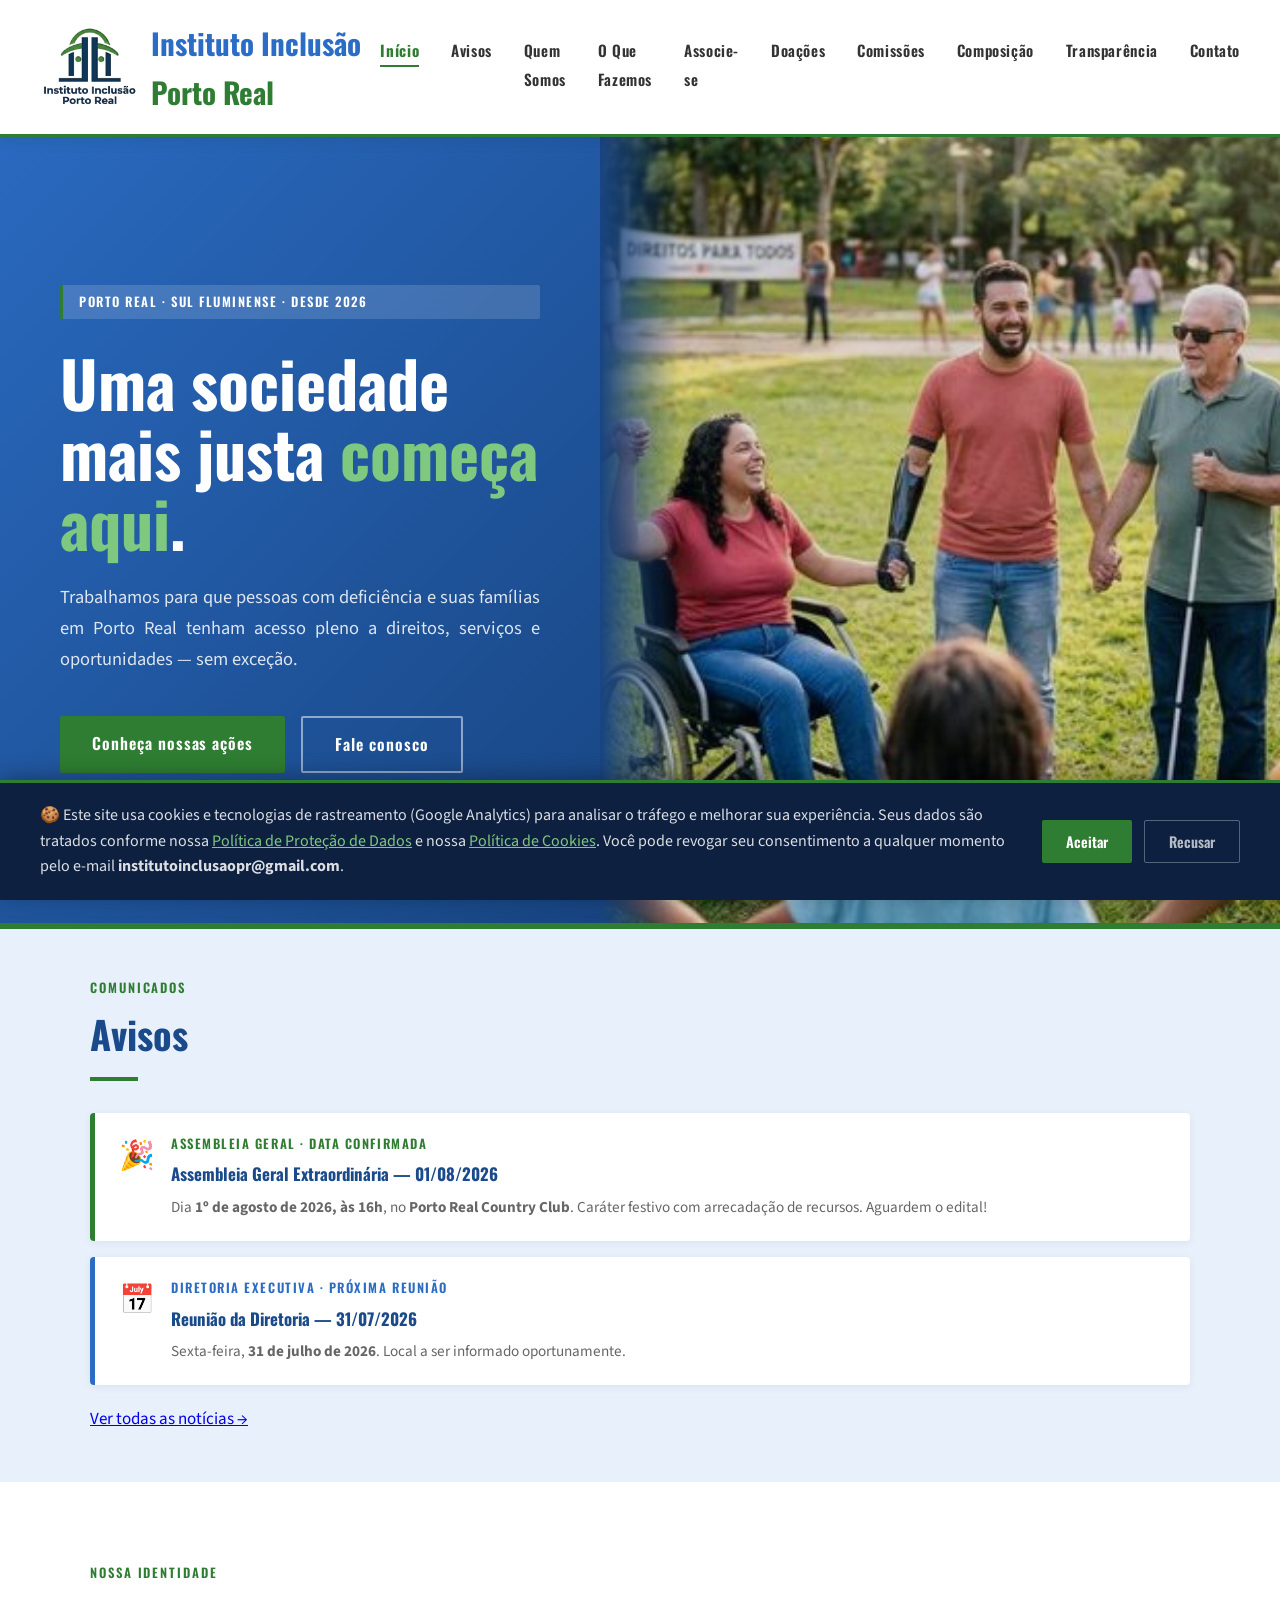
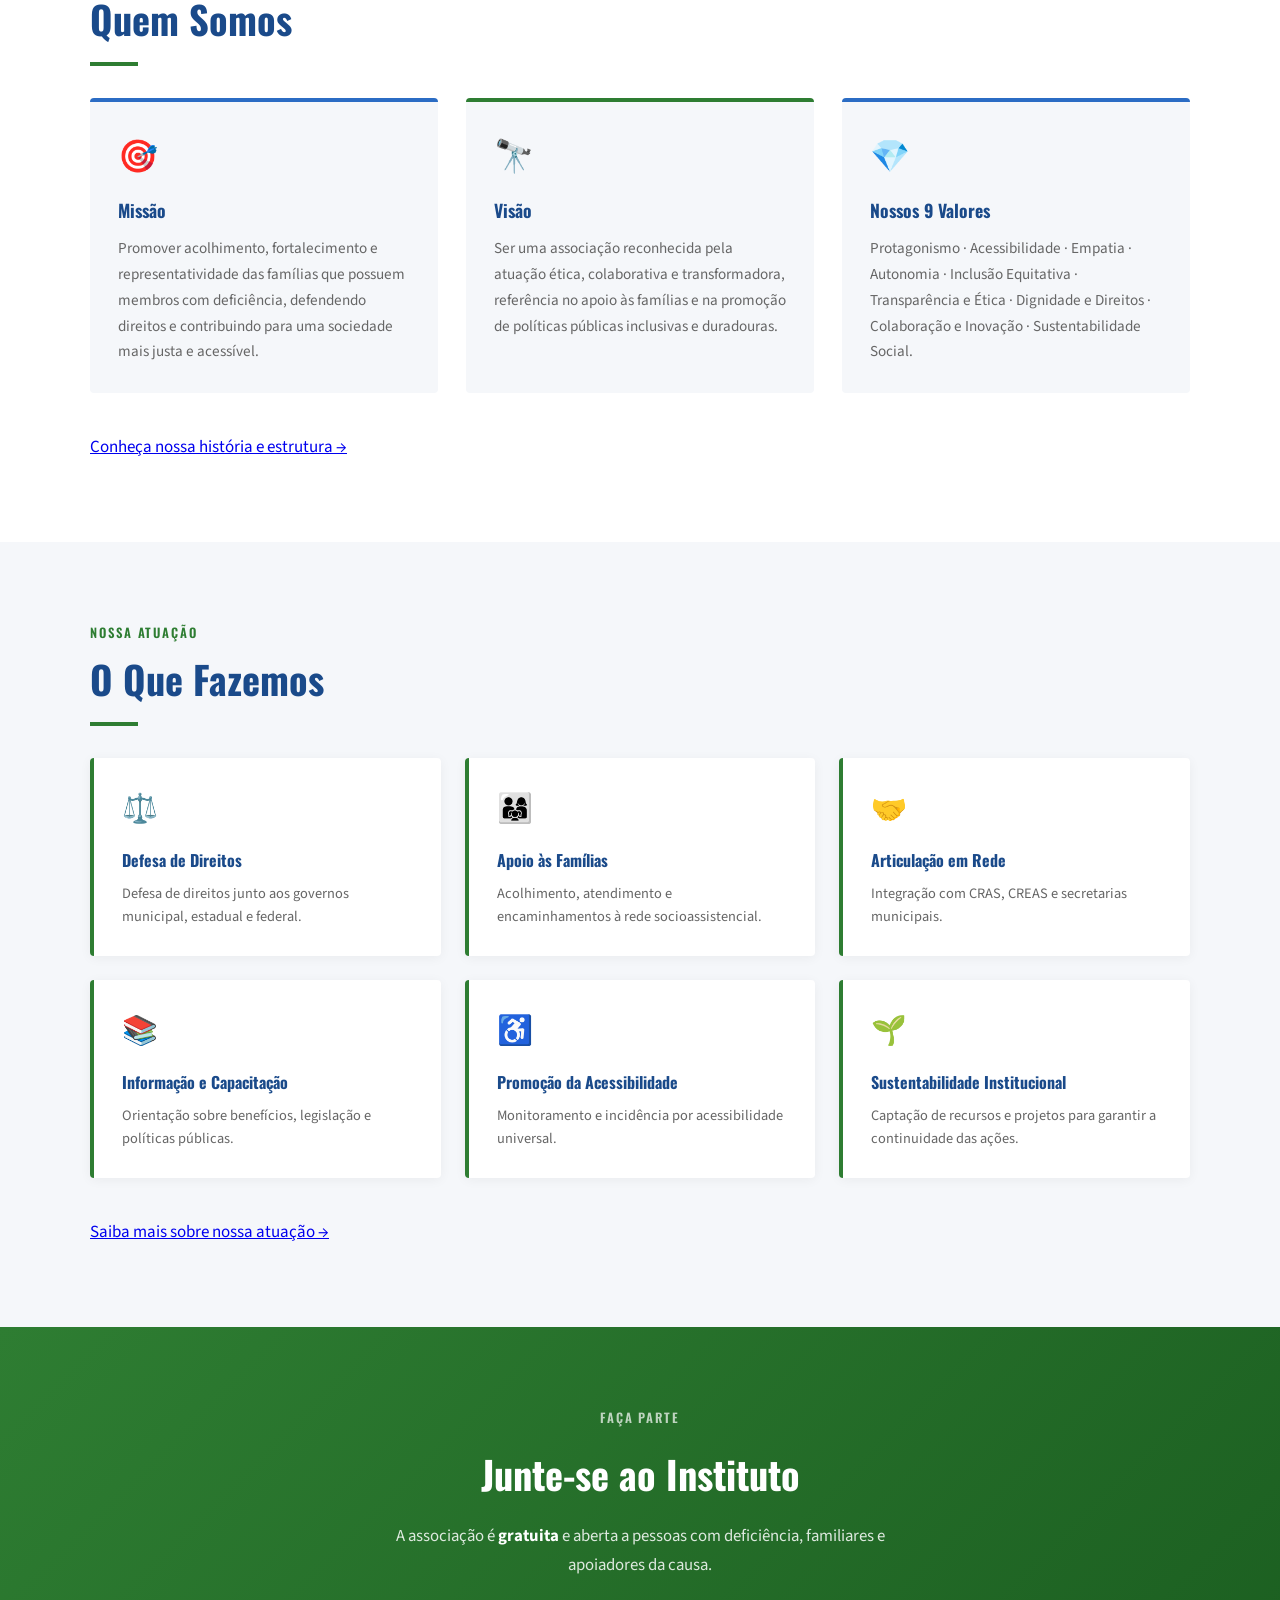
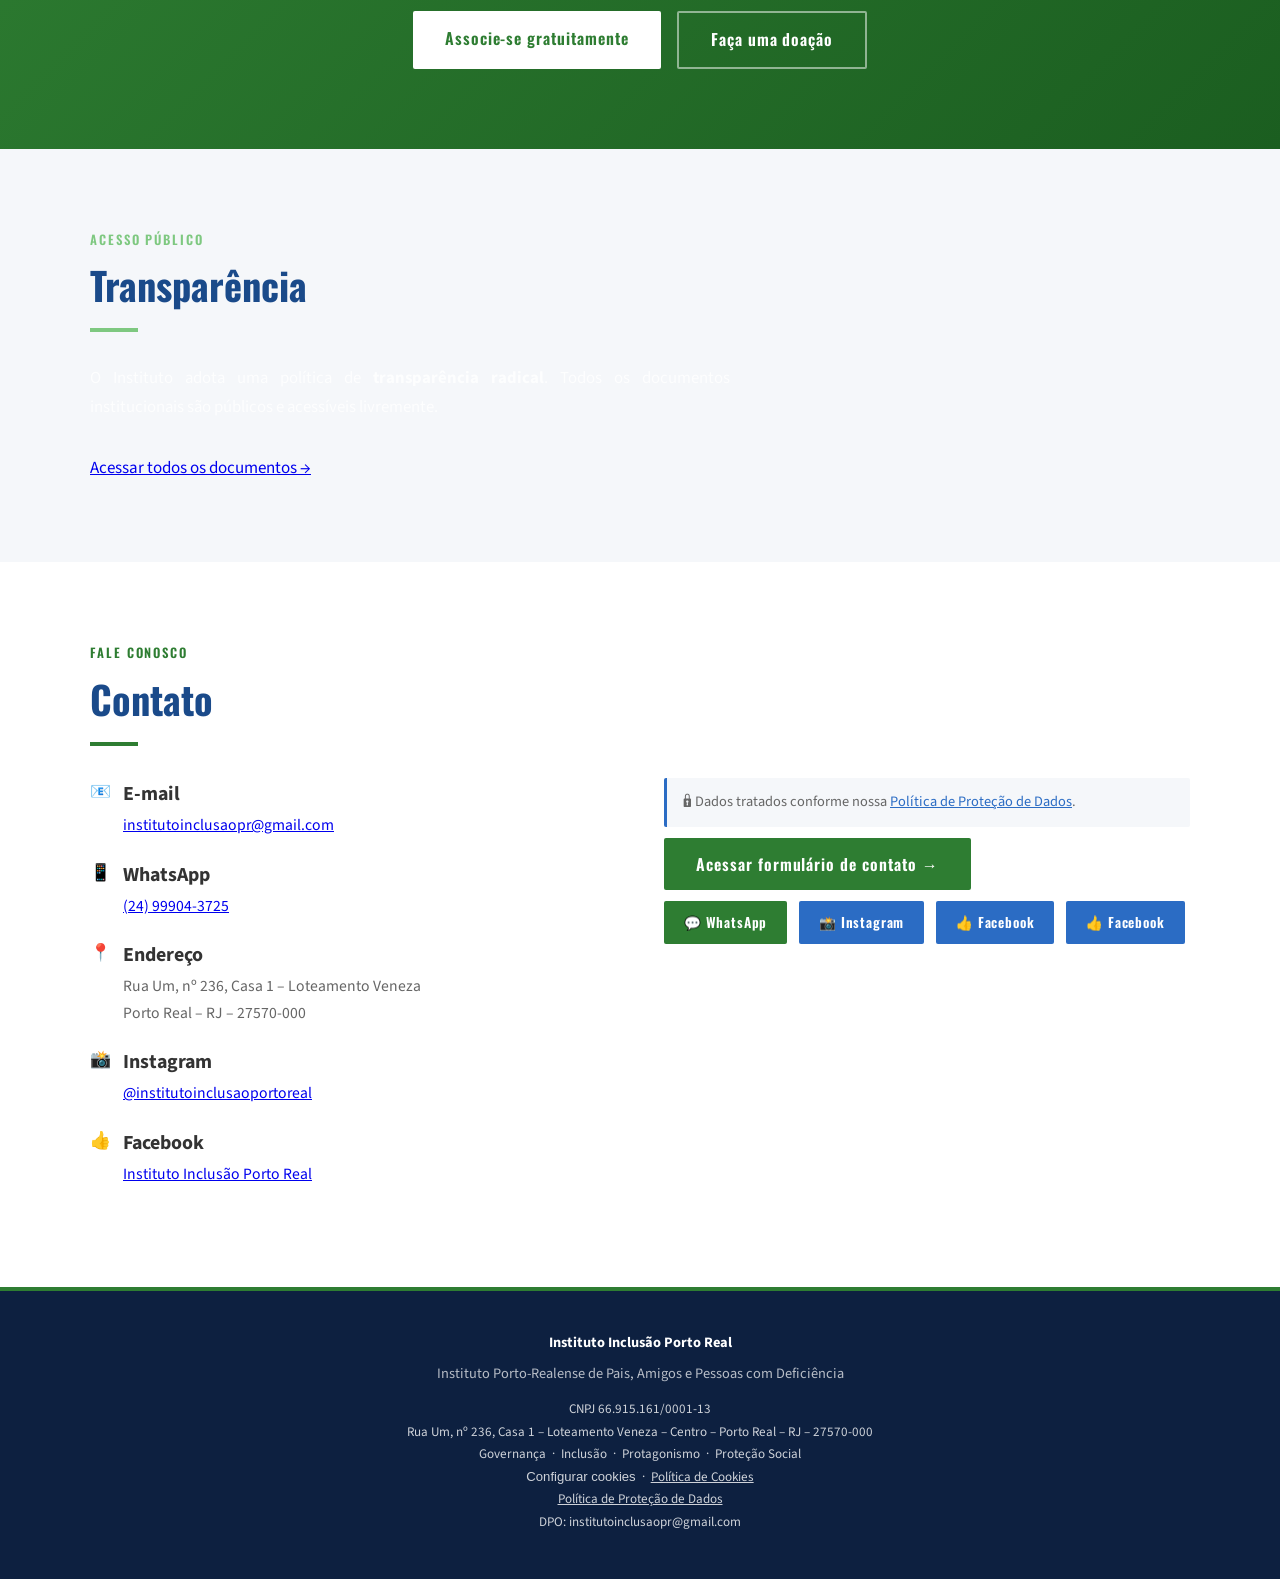
==== index.html @ b4461130 "Add files via upload Melhorias de desempenho mobile e destaque dos dados da conta na parte de doaçõe" ====
<!DOCTYPE html>
<html lang="pt-BR">
<head>
<meta charset="UTF-8">
<meta name="viewport" content="width=device-width, initial-scale=1.0">
<meta name="description" content="Instituto Inclusão Porto Real — Defendendo direitos e promovendo inclusão das pessoas com deficiência no Sul Fluminense.">
<title>Instituto Inclusão Porto Real</title>

<link rel="preconnect" href="https://fonts.googleapis.com">
<link rel="preconnect" href="https://fonts.gstatic.com" crossorigin>
<link href="https://fonts.googleapis.com/css2?family=Oswald:wght@400;600;700&family=Source+Sans+3:ital,wght@0,400;0,600;1,400&display=swap" rel="stylesheet">
<link rel="stylesheet" href="style.css">

<script type="application/ld+json">
{
  "@context": "https://schema.org",
  "@type": "NonprofitOrganization",
  "name": "Instituto Inclusão Porto Real",
  "alternateName": "IIPR",
  "url": "https://www.inclusaoportoreal.org.br",
  "logo": "https://www.inclusaoportoreal.org.br",
  "description": "Instituto Porto-Realense de Pais, Amigos e Pessoas com Deficiência. Promovemos inclusão e defendemos direitos das pessoas com deficiência no Sul Fluminense.",
  "foundingDate": "2026",
  "address": {
    "@type": "PostalAddress",
    "streetAddress": "Rua Um, nº 236, Casa 1, Loteamento Veneza",
    "addressLocality": "Porto Real",
    "addressRegion": "RJ",
    "postalCode": "27570-000",
    "addressCountry": "BR"
  },
  "contactPoint": {
    "@type": "ContactPoint",
    "contactType": "customer service",
    "email": "institutoinclusaopr@gmail.com",
    "availableLanguage": "Portuguese"
  },
  "sameAs": [
    "https://www.instagram.com/institutoinclusaoportoreal"
  ],
  "nonprofitStatus": "Nonprofit501c3"
}
</script>
</head>
<body>
<a href="#conteudo" class="skip-link">Pular para o conteúdo</a>

<!-- NAVEGAÇÃO -->
<nav role="navigation" aria-label="Menu principal">
  <a href="index.html" class="nav-logo">
    <img src="logo.png" alt="Logo Instituto Inclusão Porto Real" width="101" height="101" style="height:101px;width:auto;" fetchpriority="high">
    <span style="color:var(--azul);">Instituto Inclusão <span style="color:var(--verde);">Porto Real</span></span>
  </a>
  <ul class="nav-links">
    <li><a href="index.html" class="ativo">Início</a></li>
    <li><a href="noticias.html">Avisos</a></li>
    <li><a href="sobre.html">Quem Somos</a></li>
    <li><a href="o-que-fazemos.html">O Que Fazemos</a></li>
    <li><a href="associe-se.html">Associe-se</a></li>
    <li><a href="doacoes.html">Doações</a></li>
    <li><a href="comissoes.html">Comissões</a></li>
    <li><a href="composicao.html">Composição</a></li>
    <li><a href="transparencia.html">Transparência</a></li>
    <li><a href="contato.html">Contato</a></li>
  </ul>
  <div class="nav-hamburger" onclick="toggleMenu()" aria-label="Menu" role="button" tabindex="0">
    <span></span><span></span><span></span>
  </div>
</nav>
<div class="nav-mobile-menu" id="mobileMenu">
  <a href="index.html" class="ativo" onclick="toggleMenu()">Início</a>
  <a href="noticias.html" onclick="toggleMenu()">Avisos</a>
  <a href="sobre.html" onclick="toggleMenu()">Quem Somos</a>
  <a href="o-que-fazemos.html" onclick="toggleMenu()">O Que Fazemos</a>
  <a href="associe-se.html" onclick="toggleMenu()">Associe-se</a>
  <a href="doacoes.html" onclick="toggleMenu()">Doações</a>
  <a href="comissoes.html" onclick="toggleMenu()">Comissões</a>
  <a href="composicao.html" onclick="toggleMenu()">Composição</a>
  <a href="transparencia.html" onclick="toggleMenu()">Transparência</a>
  <a href="contato.html" onclick="toggleMenu()">Contato</a>
</div>

<!-- HERO -->
<span id="conteudo" style="position:absolute;top:0;"></span>
<section id="inicio" aria-label="Apresentação do Instituto">
  <div class="hero-inner">
    <div class="hero-content">
      <div class="hero-badge">PORTO REAL · SUL FLUMINENSE · DESDE 2026</div>
      <h1 class="hero-titulo">
        Uma sociedade mais justa <span>começa aqui</span>.
      </h1>
      <p class="hero-subtitulo">
        Trabalhamos para que pessoas com deficiência e suas famílias em Porto Real tenham acesso pleno a direitos, serviços e oportunidades — sem exceção.
      </p>
      <div class="hero-foto-mobile">
        <picture>
  <source srcset="hero.webp" type="image/webp">
  <img src="hero.jpg" alt="Grupo diverso de pessoas com e sem deficiência reunidas em parque, celebrando juntas" width="400" height="218"   fetchpriority="high" >
</picture>
      </div>
      <div class="hero-btns">
        <a href="o-que-fazemos.html" class="btn-primario">Conheça nossas ações</a>
        <a href="contato.html" class="btn-secundario">Fale conosco</a>
      </div>
    </div>
    <div class="hero-image-col">
      <img src="hero.jpg" alt="Grupo diverso de pessoas com e sem deficiência reunidas em parque, celebrando juntas com faixa Direitos para Todos ao fundo">
    </div>
  </div>
</section>

<!-- AVISO DESTAQUE -->
<section id="avisos" style="background:var(--azul-claro);padding:48px 40px;" aria-labelledby="titulo-avisos">
  <div class="container">
    <p class="secao-label">Comunicados</p>
    <h2 class="secao-titulo" id="titulo-avisos">Avisos</h2>
    <div class="secao-linha"></div>
    <div style="background:#fff;border-left:5px solid var(--verde);border-radius:4px;padding:20px 24px;display:flex;align-items:flex-start;gap:16px;box-shadow:0 2px 8px rgba(0,0,0,0.06);margin-bottom:16px;">
      <div style="font-size:1.8rem;flex-shrink:0;">🎉</div>
      <div>
        <div style="font-family:var(--font-titulo);font-size:0.8rem;letter-spacing:0.12em;color:var(--verde);text-transform:uppercase;font-weight:600;margin-bottom:6px;">Assembleia Geral · Data Confirmada</div>
        <p style="font-family:var(--font-titulo);font-size:1.05rem;font-weight:700;color:var(--azul-escuro);margin-bottom:6px;">Assembleia Geral Extraordinária — 01/08/2026</p>
        <p style="font-size:0.95rem;color:var(--cinza-medio);">Dia <strong>1º de agosto de 2026, às 16h</strong>, no <strong>Porto Real Country Club</strong>. Caráter festivo com arrecadação de recursos. Aguardem o edital!</p>
      </div>
    </div>
    <div style="background:#fff;border-left:5px solid var(--azul);border-radius:4px;padding:20px 24px;display:flex;align-items:flex-start;gap:16px;box-shadow:0 2px 8px rgba(0,0,0,0.06);">
      <div style="font-size:1.8rem;flex-shrink:0;">📅</div>
      <div>
        <div style="font-family:var(--font-titulo);font-size:0.8rem;letter-spacing:0.12em;color:var(--azul);text-transform:uppercase;font-weight:600;margin-bottom:6px;">Diretoria Executiva · Próxima Reunião</div>
        <p style="font-family:var(--font-titulo);font-size:1.05rem;font-weight:700;color:var(--azul-escuro);margin-bottom:6px;">Reunião da Diretoria — 31/07/2026</p>
        <p style="font-size:0.95rem;color:var(--cinza-medio);">Sexta-feira, <strong>31 de julho de 2026</strong>. Local a ser informado oportunamente.</p>
      </div>
    </div>
    <div style="margin-top:20px;"><a href="noticias.html" class="btn-outline">Ver todas as notícias →</a></div>
  </div>
</section>

<!-- QUEM SOMOS RESUMO -->
<section id="quem-somos" style="background:#fff;padding:80px 40px;" aria-labelledby="titulo-qs">
  <div class="container">
    <p class="secao-label">Nossa Identidade</p>
    <h2 class="secao-titulo" id="titulo-qs">Quem Somos</h2>
    <div class="secao-linha"></div>
    <div style="display:grid;grid-template-columns:1fr 1fr 1fr;gap:28px;margin-bottom:40px;">
      <div style="background:var(--cinza-claro);border-radius:4px;padding:28px;border-top:4px solid var(--azul);">
        <div style="font-size:2rem;margin-bottom:12px;">🎯</div>
        <h3 style="font-family:var(--font-titulo);font-size:1.1rem;color:var(--azul-escuro);margin-bottom:10px;">Missão</h3>
        <p style="font-size:0.95rem;color:var(--cinza-medio);line-height:1.7;">Promover acolhimento, fortalecimento e representatividade das famílias que possuem membros com deficiência, defendendo direitos e contribuindo para uma sociedade mais justa e acessível.</p>
      </div>
      <div style="background:var(--cinza-claro);border-radius:4px;padding:28px;border-top:4px solid var(--verde);">
        <div style="font-size:2rem;margin-bottom:12px;">🔭</div>
        <h3 style="font-family:var(--font-titulo);font-size:1.1rem;color:var(--azul-escuro);margin-bottom:10px;">Visão</h3>
        <p style="font-size:0.95rem;color:var(--cinza-medio);line-height:1.7;">Ser uma associação reconhecida pela atuação ética, colaborativa e transformadora, referência no apoio às famílias e na promoção de políticas públicas inclusivas e duradouras.</p>
      </div>
      <div style="background:var(--cinza-claro);border-radius:4px;padding:28px;border-top:4px solid var(--azul);">
        <div style="font-size:2rem;margin-bottom:12px;">💎</div>
        <h3 style="font-family:var(--font-titulo);font-size:1.1rem;color:var(--azul-escuro);margin-bottom:10px;">Nossos 9 Valores</h3>
        <p style="font-size:0.95rem;color:var(--cinza-medio);line-height:1.7;">Protagonismo · Acessibilidade · Empatia · Autonomia · Inclusão Equitativa · Transparência e Ética · Dignidade e Direitos · Colaboração e Inovação · Sustentabilidade Social.</p>
      </div>
    </div>
    <a href="sobre.html" class="btn-outline">Conheça nossa história e estrutura →</a>
  </div>
</section>

<!-- O QUE FAZEMOS RESUMO -->
<section id="o-que-fazemos" style="background:var(--cinza-claro);padding:80px 40px;" aria-labelledby="titulo-oqf">
  <div class="container">
    <p class="secao-label">Nossa Atuação</p>
    <h2 class="secao-titulo" id="titulo-oqf">O Que Fazemos</h2>
    <div class="secao-linha"></div>
    <div style="display:grid;grid-template-columns:repeat(3,1fr);gap:24px;margin-bottom:40px;">
      <div style="background:#fff;border-radius:4px;padding:28px;border-left:4px solid var(--verde);box-shadow:0 2px 12px rgba(0,0,0,0.05);"><div style="font-size:1.8rem;margin-bottom:12px;">⚖️</div><h3 style="font-family:var(--font-titulo);font-size:1rem;color:var(--azul-escuro);margin-bottom:8px;">Defesa de Direitos</h3><p style="font-size:0.9rem;color:var(--cinza-medio);line-height:1.6;">Defesa de direitos junto aos governos municipal, estadual e federal.</p></div>
      <div style="background:#fff;border-radius:4px;padding:28px;border-left:4px solid var(--verde);box-shadow:0 2px 12px rgba(0,0,0,0.05);"><div style="font-size:1.8rem;margin-bottom:12px;">👨‍👩‍👧</div><h3 style="font-family:var(--font-titulo);font-size:1rem;color:var(--azul-escuro);margin-bottom:8px;">Apoio às Famílias</h3><p style="font-size:0.9rem;color:var(--cinza-medio);line-height:1.6;">Acolhimento, atendimento e encaminhamentos à rede socioassistencial.</p></div>
      <div style="background:#fff;border-radius:4px;padding:28px;border-left:4px solid var(--verde);box-shadow:0 2px 12px rgba(0,0,0,0.05);"><div style="font-size:1.8rem;margin-bottom:12px;">🤝</div><h3 style="font-family:var(--font-titulo);font-size:1rem;color:var(--azul-escuro);margin-bottom:8px;">Articulação em Rede</h3><p style="font-size:0.9rem;color:var(--cinza-medio);line-height:1.6;">Integração com CRAS, CREAS e secretarias municipais.</p></div>
      <div style="background:#fff;border-radius:4px;padding:28px;border-left:4px solid var(--verde);box-shadow:0 2px 12px rgba(0,0,0,0.05);"><div style="font-size:1.8rem;margin-bottom:12px;">📚</div><h3 style="font-family:var(--font-titulo);font-size:1rem;color:var(--azul-escuro);margin-bottom:8px;">Informação e Capacitação</h3><p style="font-size:0.9rem;color:var(--cinza-medio);line-height:1.6;">Orientação sobre benefícios, legislação e políticas públicas.</p></div>
      <div style="background:#fff;border-radius:4px;padding:28px;border-left:4px solid var(--verde);box-shadow:0 2px 12px rgba(0,0,0,0.05);"><div style="font-size:1.8rem;margin-bottom:12px;">♿</div><h3 style="font-family:var(--font-titulo);font-size:1rem;color:var(--azul-escuro);margin-bottom:8px;">Promoção da Acessibilidade</h3><p style="font-size:0.9rem;color:var(--cinza-medio);line-height:1.6;">Monitoramento e incidência por acessibilidade universal.</p></div>
      <div style="background:#fff;border-radius:4px;padding:28px;border-left:4px solid var(--verde);box-shadow:0 2px 12px rgba(0,0,0,0.05);"><div style="font-size:1.8rem;margin-bottom:12px;">🌱</div><h3 style="font-family:var(--font-titulo);font-size:1rem;color:var(--azul-escuro);margin-bottom:8px;">Sustentabilidade Institucional</h3><p style="font-size:0.9rem;color:var(--cinza-medio);line-height:1.6;">Captação de recursos e projetos para garantir a continuidade das ações.</p></div>
    </div>
    <a href="o-que-fazemos.html" class="btn-outline">Saiba mais sobre nossa atuação →</a>
  </div>
</section>

<!-- ASSOCIE-SE CTA -->
<section id="associe-se" style="background:linear-gradient(135deg,#2E7D32 0%,#1b5e20 100%);padding:80px 40px;text-align:center;">
  <div class="container">
    <p class="secao-label" style="color:rgba(255,255,255,0.7);">Faça Parte</p>
    <h2 style="font-family:var(--font-titulo);font-size:clamp(1.8rem,3vw,2.4rem);color:#fff;font-weight:700;margin-bottom:16px;">Junte-se ao Instituto</h2>
    <p style="color:rgba(255,255,255,0.85);font-size:1.05rem;max-width:560px;margin:0 auto 32px;line-height:1.7;">A associação é <strong style="color:#fff;">gratuita</strong> e aberta a pessoas com deficiência, familiares e apoiadores da causa.</p>
    <div style="display:flex;gap:16px;justify-content:center;flex-wrap:wrap;">
      <a href="associe-se.html" class="btn-primario" style="background:#fff;color:#2E7D32;">Associe-se gratuitamente</a>
      <a href="doacoes.html" class="btn-secundario">Faça uma doação</a>
    </div>
  </div>
</section>

<!-- TRANSPARÊNCIA RESUMO -->
<section id="transparencia" style="background:var(--cinza-claro);padding:80px 40px;">
  <div class="container">
    <p class="secao-label">Acesso Público</p>
    <h2 class="secao-titulo" style="color:var(--azul-escuro);">Transparência</h2>
    <div class="secao-linha"></div>
    <p class="secao-texto" style="margin-bottom:32px;">O Instituto adota uma política de <strong>transparência radical</strong>. Todos os documentos institucionais são públicos e acessíveis livremente.</p>
    <a href="transparencia.html" class="btn-outline">Acessar todos os documentos →</a>
  </div>
</section>

<!-- CONTATO RESUMO -->
<section id="contato" style="background:#fff;padding:80px 40px;">
  <div class="container">
    <p class="secao-label">Fale Conosco</p>
    <h2 class="secao-titulo">Contato</h2>
    <div class="secao-linha"></div>
    <div style="display:grid;grid-template-columns:1fr 1fr;gap:48px;align-items:start;">
      <div>
        <div class="contato-linha"><div class="contato-icone">📧</div><div><h3>E-mail</h3><p><a href="mailto:institutoinclusaopr@gmail.com">institutoinclusaopr@gmail.com</a></p></div></div>
        <div class="contato-linha"><div class="contato-icone">📱</div><div><h3>WhatsApp</h3><p><a href="https://wa.me/5524999043725" target="_blank" rel="noopener">(24) 99904-3725</a></p></div></div>
        <div class="contato-linha"><div class="contato-icone">📍</div><div><h3>Endereço</h3><p>Rua Um, nº 236, Casa 1 – Loteamento Veneza<br>Porto Real – RJ – 27570-000</p></div></div>
        <div class="contato-linha"><div class="contato-icone">📸</div><div><h3>Instagram</h3><p><a href="https://www.instagram.com/institutoinclusaoportoreal" target="_blank" rel="noopener">@institutoinclusaoportoreal</a></p></div></div>
        <div class="contato-linha"><div class="contato-icone">👍</div><div><h3>Facebook</h3><p><a href="https://www.facebook.com/share/1BpAkDszqM/" target="_blank" rel="noopener">Instituto Inclusão Porto Real</a></p></div></div>
      </div>
      <div>
        <p style="font-size:0.9rem;color:var(--cinza-medio);background:var(--cinza-claro);padding:12px 16px;border-left:3px solid var(--azul);border-radius:2px;margin-bottom:24px;">🔒 Dados tratados conforme nossa <a href="privacidade.html" style="color:var(--azul);">Política de Proteção de Dados</a>.</p>
        <a href="contato.html" class="btn-primario">Acessar formulário de contato →</a>
        <div style="display:flex;gap:12px;margin-top:20px;flex-wrap:wrap;">
          <a href="https://wa.me/5524999043725" target="_blank" rel="noopener" class="rede-btn" style="background:var(--verde);border-color:var(--verde);">💬 WhatsApp</a>
          <a href="https://www.instagram.com/institutoinclusaoportoreal" target="_blank" rel="noopener" class="rede-btn">📸 Instagram</a>
          <a href="https://www.facebook.com/share/1BpAkDszqM/" target="_blank" rel="noopener" class="rede-btn">👍 Facebook</a>
          <a href="https://www.facebook.com/share/1BpAkDszqM/" target="_blank" rel="noopener" class="rede-btn">👍 Facebook</a>
        </div>
      </div>
    </div>
  </div>
</section>

<footer role="contentinfo">
  <p><strong>Instituto Inclusão Porto Real</strong></p>
  <p>Instituto Porto-Realense de Pais, Amigos e Pessoas com Deficiência</p>
  <p style="margin-top:12px;font-size:0.82rem;color:rgba(255,255,255,0.8);">
    CNPJ 66.915.161/0001-13<br>
    Rua Um, nº 236, Casa 1 – Loteamento Veneza – Centro – Porto Real – RJ – 27570-000<br>
    Governança &nbsp;·&nbsp; Inclusão &nbsp;·&nbsp; Protagonismo &nbsp;·&nbsp; Proteção Social<br><button onclick="configurarCookies()" style="background:none;border:none;color:rgba(255,255,255,0.8);font-size:0.82rem;cursor:pointer;padding:0;margin-top:4px;">Configurar cookies</button> &nbsp;·&nbsp; <a href="cookies.html" style="color:rgba(255,255,255,0.8);font-size:0.82rem;">Política de Cookies</a><br><a href="privacidade.html" style="color:rgba(255,255,255,0.8);font-size:0.82rem;">Política de Proteção de Dados</a><br>
    <span style="font-size:0.82rem;">DPO: institutoinclusaopr@gmail.com</span>
  </p>
</footer>


<script defer src="//www.instagram.com/embed.js"></script>
<script src="main.js"></script>
<!-- COOKIE BANNER -->
<div id="cookie-banner" role="dialog" aria-label="Aviso de cookies" aria-live="polite">
  <p>
    🍪 Este site usa cookies e tecnologias de rastreamento (Google Analytics) para analisar o tráfego e melhorar sua experiência.
    Seus dados são tratados conforme nossa
    <a href="privacidade.html">Política de Proteção de Dados</a> e nossa <a href="cookies.html">Política de Cookies</a>.
    Você pode revogar seu consentimento a qualquer momento pelo e-mail <strong>institutoinclusaopr@gmail.com</strong>.
  </p>
  <div class="cookie-btns">
    <button class="btn-cookie-aceitar" onclick="aceitarCookies()">Aceitar</button>
    <button class="btn-cookie-recusar" onclick="recusarCookies()">Recusar</button>
  </div>
</div>

</body>
</html>
---- style.css ----
:root {
    --azul: #2B6CC4;
    --azul-escuro: #1a4a8a;
    --azul-claro: #e8f0fb;
    --verde: #2E7D32;
    --verde-claro: #e8f5e9;
    --branco: #ffffff;
    --cinza-claro: #f5f7fa;
    --cinza-texto: #333333;
    --cinza-medio: #666666;
    --font-titulo: 'Oswald', sans-serif;
    --font-corpo: 'Source Sans 3', sans-serif;
  }

  * { margin: 0; padding: 0; box-sizing: border-box; }
  html, body { width: 100%; min-height: 100%; height: auto; overflow-x: hidden; }
  html { scroll-behavior: smooth; }

  body {
    font-family: var(--font-corpo);
    color: var(--cinza-texto);
    background: var(--branco);
    font-size: 17px;
    line-height: 1.7;
  }

  /* ── NAVEGAÇÃO ── */
  nav {
    position: fixed; top: 0; left: 0; right: 0; z-index: 100;
    background: var(--branco);
    border-bottom: 3px solid var(--verde);
    box-shadow: 0 2px 16px rgba(0,0,0,0.08);
    display: flex; align-items: center; justify-content: space-between;
    padding: 0 40px; height: 137px;
  }
  .nav-logo {
    font-family: var(--font-titulo);
    font-size: 1.82rem; font-weight: 700;
    color: var(--azul); text-decoration: none;
    display: flex; align-items: center; gap: 10px;
  }
  .nav-logo span { color: var(--verde); }
  .nav-links { display: flex; gap: 32px; list-style: none; }
  .nav-links a {
    font-family: var(--font-titulo); font-size: 0.95rem; font-weight: 600;
    color: var(--cinza-texto); text-decoration: none; letter-spacing: 0.04em;
    padding: 4px 0; border-bottom: 2px solid transparent;
    transition: color 0.2s, border-color 0.2s;
  }
  .nav-links a:hover { color: var(--azul); border-color: var(--verde); }
  .nav-links a.ativo, .nav-links a[style*="background"] { 
    color: var(--verde) !important; 
    border-color: var(--verde); 
    font-weight: 700;
  }
  .nav-hamburger { display: none; }

  /* ── HERO ── */
  #inicio {
    min-height: 100vh;
    background: linear-gradient(135deg, var(--azul) 0%, var(--azul-escuro) 60%, #0d2d5e 100%);
    display: flex; align-items: stretch;
    padding: 0;
    position: relative; overflow: hidden;
  }
  #inicio::after {
    content: '';
    position: absolute; bottom: 0; left: 0; right: 0; height: 6px;
    background: var(--verde);
    z-index: 3;
  }
  .hero-inner {
    display: flex; flex-direction: row;
    width: 100%; min-height: 100vh;
    align-items: stretch;
  }
  .hero-content {
    flex: 1;
    display: flex; flex-direction: column; justify-content: center;
    padding: 180px 60px 80px 60px;
    position: relative; z-index: 1;
    max-width: 600px;
  }
  .hero-image-col {
    flex: 1;
    position: relative;
    overflow: hidden;
    min-height: 100vh;
  }
  .hero-image-col img {
    width: 100%;
    height: 100%;
    object-fit: cover;
    object-position: center top;
    display: block;
  }
  .hero-image-col::before {
    content: '';
    position: absolute; top: 0; left: 0; bottom: 0; width: 80px;
    background: linear-gradient(to right, #1a4a8a, transparent);
    z-index: 1;
    pointer-events: none;
  }
  .hero-image-col::after {
    content: '';
    position: absolute; top: 0; right: 0; bottom: 0; left: 0;
    background: rgba(10, 30, 70, 0.12);
    z-index: 1;
  }
  .hero-badge {
    display: inline-block;
    background: rgba(255,255,255,0.15);
    color: #fff; font-family: var(--font-titulo);
    font-size: 0.8rem; letter-spacing: 0.12em; font-weight: 600;
    padding: 6px 16px; border-radius: 2px;
    border-left: 3px solid var(--verde);
    margin-bottom: 28px;
    animation: fadeUp 0.6s ease both;
    position: relative; z-index: 2;
  }
  .hero-foto-mobile { display: none; }
  .hero-titulo {
    font-family: var(--font-titulo);
    font-size: clamp(2.4rem, 5vw, 4rem);
    font-weight: 700; color: #fff;
    line-height: 1.1; margin-bottom: 24px;
    animation: fadeUp 0.7s ease 0.1s both;
    position: relative; z-index: 2;
  }
  .hero-titulo span { color: #7ec880; }
  .hero-subtitulo {
    font-size: 1.15rem; color: rgba(255,255,255,0.85);
    margin-bottom: 40px; max-width: 560px;
    text-align: justify;
    animation: fadeUp 0.7s ease 0.2s both;
  }
  .hero-btns {
    display: flex; gap: 16px; flex-wrap: wrap;
    animation: fadeUp 0.7s ease 0.3s both;
  }
  .btn-primario {
    background: var(--verde); color: #fff;
    font-family: var(--font-titulo); font-weight: 600;
    font-size: 1rem; letter-spacing: 0.06em;
    padding: 14px 32px; border-radius: 2px;
    text-decoration: none; border: none; cursor: pointer;
    transition: background 0.2s, transform 0.2s;
  }
  .btn-primario:hover { background: #1b5e20; transform: translateY(-2px); }
  .btn-secundario {
    background: transparent; color: #fff;
    font-family: var(--font-titulo); font-weight: 600;
    font-size: 1rem; letter-spacing: 0.06em;
    padding: 13px 32px; border-radius: 2px;
    text-decoration: none; border: 2px solid rgba(255,255,255,0.5);
    transition: border-color 0.2s, background 0.2s;
  }
  .btn-secundario:hover { border-color: #fff; background: rgba(255,255,255,0.1); }

  /* ── SEÇÕES GERAIS ── */
  section { padding: 80px 40px; }
  .container { max-width: 1100px; margin: 0 auto; }
  .secao-label {
    font-family: var(--font-titulo); font-size: 0.8rem;
    letter-spacing: 0.15em; font-weight: 600;
    color: var(--verde); text-transform: uppercase;
    margin-bottom: 12px;
  }
  .secao-titulo {
    font-family: var(--font-titulo); font-size: clamp(1.8rem, 3vw, 2.6rem);
    font-weight: 700; color: var(--azul-escuro);
    line-height: 1.2; margin-bottom: 20px;
  }
  .secao-linha {
    width: 48px; height: 4px;
    background: var(--verde); margin-bottom: 32px;
  }
  .secao-texto { color: var(--cinza-medio); max-width: 640px; font-size: 1.05rem; text-align: justify; }

  /* ── QUEM SOMOS ── */
  #quem-somos { background: var(--cinza-claro); }
  .mvv-grid {
    display: grid; grid-template-columns: repeat(auto-fit, minmax(280px, 1fr));
    gap: 28px; margin-top: 48px;
  }
  .mvv-card {
    background: var(--branco);
    border-top: 4px solid var(--azul);
    padding: 36px 28px; border-radius: 2px;
    box-shadow: 0 2px 16px rgba(0,0,0,0.06);
    transition: transform 0.2s, box-shadow 0.2s;
  }
  .mvv-card:hover { transform: translateY(-4px); box-shadow: 0 8px 32px rgba(0,0,0,0.10); }
  .mvv-card.verde { border-top-color: var(--verde); }
  .mvv-icone { font-size: 2rem; margin-bottom: 16px; }
  .mvv-card h3 {
    font-family: var(--font-titulo); font-size: 1.1rem;
    font-weight: 700; color: var(--azul); letter-spacing: 0.06em;
    text-transform: uppercase; margin-bottom: 12px;
  }
  .mvv-card.verde h3 { color: var(--verde); }
  .mvv-card p { font-size: 0.98rem; color: var(--cinza-medio); line-height: 1.65; text-align: justify; }

  /* ── O QUE FAZEMOS ── */
  #o-que-fazemos { background: var(--branco); }
  .acoes-grid {
    display: grid; grid-template-columns: repeat(auto-fit, minmax(250px, 1fr));
    gap: 24px; margin-top: 48px;
  }
  .acao-card {
    padding: 32px 24px;
    border: 1px solid #e0e8f5;
    border-radius: 2px;
    border-left: 4px solid var(--verde);
    transition: border-color 0.2s, box-shadow 0.2s;
  }
  .acao-card:hover { border-left-color: var(--azul); box-shadow: 0 4px 20px rgba(0,0,0,0.08); }
  .acao-card h3 {
    font-family: var(--font-titulo); font-size: 1.05rem;
    font-weight: 700; color: var(--azul-escuro);
    margin-bottom: 10px; letter-spacing: 0.04em;
  }
  .acao-card p { font-size: 0.95rem; color: var(--cinza-medio); text-align: justify; }

  /* ── TRANSPARÊNCIA ── */
  #transparencia { background: var(--azul); }
  #transparencia .secao-titulo { color: #fff; }
  #transparencia .secao-label { color: #7ec880; }
  .hero-interno .secao-label { color: #ffffff; }
  #transparencia .secao-linha { background: #7ec880; }
  #transparencia .secao-texto { color: rgba(255,255,255,0.8); }
  .docs-grid {
    display: grid; grid-template-columns: repeat(auto-fit, minmax(240px, 1fr));
    gap: 16px; margin-top: 48px;
  }
  .doc-item {
    background: rgba(255,255,255,0.1);
    border: 1px solid rgba(255,255,255,0.2);
    border-radius: 2px; padding: 20px 24px;
    display: flex; align-items: center; gap: 14px;
    text-decoration: none; color: #fff;
    transition: background 0.2s;
  }
  .doc-item:hover { background: rgba(255,255,255,0.18); }
  .doc-icone { font-size: 1.8rem; flex-shrink: 0; }
  .doc-nome { font-family: var(--font-titulo); font-size: 0.95rem; font-weight: 600; }
  .doc-tipo { font-size: 0.82rem; color: rgba(255,255,255,0.6); margin-top: 2px; }

  /* ── CONTATO ── */
  #contato { background: var(--cinza-claro); }
  .contato-grid {
    display: grid; grid-template-columns: 1fr 1fr;
    gap: 60px; margin-top: 48px;
  }
  .contato-info h3 {
    font-family: var(--font-titulo); font-size: 1.1rem;
    font-weight: 700; color: var(--azul); margin-bottom: 24px;
    letter-spacing: 0.04em;
  }

  .contato-linha {
    display: flex; align-items: flex-start; gap: 12px;
    margin-bottom: 20px;
  }
  .contato-linha .ci { font-size: 1.3rem; margin-top: 2px; }
  .contato-linha p { font-size: 0.98rem; color: var(--cinza-medio); text-align: justify; }
  .contato-linha strong { color: var(--cinza-texto); display: block; }
  .redes-sociais { display: flex; gap: 12px; margin-top: 32px; }
  .rede-btn {
    background: var(--azul); color: #fff;
    font-family: var(--font-titulo); font-size: 0.85rem;
    font-weight: 600; letter-spacing: 0.06em;
    padding: 10px 20px; border-radius: 2px;
    text-decoration: none; transition: background 0.2s;
  }
  .rede-btn:hover { background: var(--azul-escuro); }
  .form-contato { display: flex; flex-direction: column; gap: 16px; }
  .form-contato input,
  .form-contato textarea {
    font-family: var(--font-corpo); font-size: 0.98rem;
    padding: 14px 16px; border: 1px solid #d0dcea;
    border-radius: 2px; background: var(--branco);
    color: var(--cinza-texto); outline: none;
    transition: border-color 0.2s;
  }
  .form-contato input:focus,
  .form-contato textarea:focus { border-color: var(--azul); }
  .form-contato textarea { min-height: 120px; resize: vertical; }
  .form-contato button {
    background: var(--verde); color: #fff;
    font-family: var(--font-titulo); font-weight: 600;
    font-size: 1rem; letter-spacing: 0.06em;
    padding: 14px 36px; border: none; border-radius: 2px;
    cursor: pointer; transition: background 0.2s;
    align-self: flex-start;
  }
  .form-contato button:hover { background: #1b5e20; }

  /* ── RODAPÉ ── */
  footer {
    background: #0d2040; color: rgba(255,255,255,0.7);
    padding: 40px; text-align: center;
    border-top: 4px solid var(--verde);
  }
  footer strong { color: #fff; }
  footer p { font-size: 0.9rem; margin-bottom: 6px; }


  /* ── COOKIE BANNER ── */
  #cookie-banner {
    position: fixed; bottom: 0; left: 0; right: 0; z-index: 999;
    background: #0d2040; color: #fff;
    padding: 20px 40px;
    display: flex; align-items: center; justify-content: space-between;
    gap: 24px; flex-wrap: wrap;
    box-shadow: 0 -4px 20px rgba(0,0,0,0.3);
    border-top: 3px solid var(--verde);
  }
  #cookie-banner p {
    font-size: 1rem; color: rgba(255,255,255,0.85);
    margin: 0; flex: 1; min-width: 260px; line-height: 1.6;
  }
  #cookie-banner a { color: #7ec880; text-decoration: underline; }
  .cookie-btns { display: flex; gap: 12px; flex-shrink: 0; flex-wrap: wrap; }
  .btn-cookie-aceitar {
    background: var(--verde); color: #fff;
    font-family: var(--font-titulo); font-weight: 600; font-size: 0.9rem;
    padding: 10px 24px; border-radius: 2px; border: none; cursor: pointer;
    transition: background 0.2s;
  }
  .btn-cookie-aceitar:hover { background: #1b5e20; }
  .btn-cookie-recusar {
    background: transparent; color: rgba(255,255,255,0.7);
    font-family: var(--font-titulo); font-weight: 600; font-size: 0.9rem;
    padding: 10px 24px; border-radius: 2px;
    border: 1px solid rgba(255,255,255,0.3); cursor: pointer;
    transition: all 0.2s;
  }
  .btn-cookie-recusar:hover { border-color: #fff; color: #fff; }
  @media (max-width: 768px) {
    #cookie-banner { padding: 16px 20px; }
    #cookie-banner p { font-size: 0.85rem; }
    .cookie-btns { width: 100%; }
    .btn-cookie-aceitar, .btn-cookie-recusar { flex: 1; text-align: center; }
  }


  /* ── PERFORMANCE HINTS ── */
  img { max-width: 100%; height: auto; }
  .hero-image-col img { content-visibility: auto; }
  @font-face { font-display: swap; }

  /* ── ANIMAÇÕES ── */
  @keyframes fadeUp {
    from { opacity: 0; transform: translateY(24px); }
    to   { opacity: 1; transform: translateY(0); }
  }

  /* ── RESPONSIVO MOBILE ── */
  @media (max-width: 768px) {
    nav {
      padding: 12px 16px;
      height: auto;
      min-height: unset;
    }
    .nav-logo img { height: 73px !important; width: auto !important; }
    .nav-logo { font-size: 1.21rem !important; gap: 8px; }
    .nav-links { display: none; }
    .nav-hamburger {
      display: flex; flex-direction: column;
      gap: 5px; cursor: pointer; padding: 8px;
    }
    .nav-hamburger span {
      display: block; width: 26px; height: 2px;
      background: var(--azul); border-radius: 2px;
    }
    .nav-mobile-menu {
      display: none; flex-direction: column;
      position: fixed; top: 76px; left: 0; right: 0;
      background: var(--branco);
      border-bottom: 3px solid var(--verde);
      box-shadow: 0 4px 20px rgba(0,0,0,0.1);
      z-index: 99; padding: 16px 0;
    }
    .nav-mobile-menu.aberto { display: flex; }
    .nav-mobile-menu a {
      font-family: var(--font-titulo); font-size: 1rem;
      font-weight: 600; color: var(--cinza-texto);
      text-decoration: none; padding: 14px 24px;
      border-bottom: 1px solid #f0f0f0;
    }
    .nav-mobile-menu a:hover { color: var(--azul); background: var(--azul-claro); }
    section { padding: 50px 16px; }
    #inicio { padding: 0; min-height: 100vh; }
    .hero-inner { flex-direction: column; min-height: 100vh; }
    .hero-image-col { display: none; }
    .hero-foto-mobile {
      display: block;
      width: calc(100% + 40px);
      margin: 8px -20px 24px -20px;
      overflow: hidden;
    }
    .hero-foto-mobile img {
      width: 100%;
      height: auto;
      display: block;
    }
    .hero-content { padding: 100px 20px 60px 20px; max-width: 100%; }
    .hero-badge { font-size: 0.9rem; margin-top: 20px; }
    .hero-titulo { font-size: 2.2rem; line-height: 1.2; }
    .hero-subtitulo { font-size: 1.1rem; }
    .hero-btns { flex-direction: column; gap: 12px; }
    .btn-primario, .btn-secundario { text-align: center; padding: 16px 20px; width: 100%; font-size: 1.1rem; }
    .mvv-grid { grid-template-columns: 1fr; }
    .acoes-grid { grid-template-columns: 1fr; }
    .docs-grid { grid-template-columns: 1fr; }
    .contato-grid { grid-template-columns: 1fr; gap: 40px; }
    div[style*="grid-template-columns:1fr 1fr; gap:60px"] { grid-template-columns: 1fr !important; }
    div[style*="grid-template-columns:1fr 1fr; gap:24px"] { grid-template-columns: 1fr !important; }
    div[style*="grid-template-columns:repeat(auto-fit,minmax(300px"] { grid-template-columns: 1fr !important; }
    .secao-label { font-size: 0.95rem; }
    .secao-titulo { font-size: 1.9rem; }
    .secao-texto { font-size: 1.1rem; }
    .mvv-card p { font-size: 1.05rem; }
    .mvv-card h3 { font-size: 1.2rem; }
    .acao-card h3 { font-size: 1.15rem; }
    .acao-card p { font-size: 1.05rem; }
    .doc-nome { font-size: 1.05rem; }
    .doc-tipo { font-size: 0.9rem; }
    .contato-linha p { font-size: 1.05rem; }
    .redes-sociais { flex-wrap: wrap; }
    .rede-btn { font-size: 0.85rem; padding: 10px 20px; }
    footer { padding: 32px 20px; font-size: 1rem; }
    footer p { font-size: 0.9rem; margin-bottom: 6px; }
    footer p[style] { font-size: 0.82rem !important; line-height: 1.8; }
    .form-contato input, .form-contato textarea { font-size: 0.98rem; padding: 14px 16px; }
    .form-contato textarea { min-height: 160px; }
    .form-contato button { font-size: 1rem; padding: 14px 36px; }
    h3[style*="font-family:var(--font-titulo)"] { font-size: 1.43rem !important; }
  }


  /* ── HERO INTERNO (páginas internas) ── */
  .hero-interno {
    min-height: 38vh;
    background: linear-gradient(135deg, var(--azul) 0%, var(--azul-escuro) 60%, #0d2d5e 100%);
    display: flex; align-items: center; justify-content: center;
    padding: 140px 40px 60px; text-align: center;
    position: relative; overflow: hidden;
  }
  .hero-interno::after {
    content: ''; position: absolute; bottom: 0; left: 0; right: 0;
    height: 6px; background: var(--verde);
  }
  .hero-interno-content { max-width: 700px; position: relative; z-index: 1; }
  .hero-interno .hero-badge { margin-bottom: 20px; }
  .hero-interno .hero-titulo { font-size: clamp(2rem, 4vw, 3.2rem); margin-bottom: 16px; }
  .hero-interno .hero-subtitulo { font-size: 1.05rem; }

  /* ── COMISSÃO CARDS ── */
  .comissao-card { background:#fff; border-radius:6px; overflow:hidden; box-shadow:0 4px 24px rgba(0,0,0,0.08); margin-bottom:48px; }
  .comissao-header { padding:32px 40px; color:#fff; display:flex; align-items:center; gap:20px; }
  .comissao-header.c-azul { background:linear-gradient(135deg,#2B6CC4,#1a4a8a); }
  .comissao-header.c-verde { background:linear-gradient(135deg,#2E7D32,#1b5e20); }
  .comissao-header.c-roxo { background:linear-gradient(135deg,#4527a0,#311b92); }
  .comissao-header .c-icon { font-size:2.4rem; flex-shrink:0; }
  .comissao-header h2 { font-family:var(--font-titulo); font-size:1.6rem; font-weight:700; margin-bottom:4px; }
  .comissao-header .c-sub { font-size:0.95rem; opacity:0.85; margin:0; }
  .comissao-body { padding:40px; }
  .comissao-body .c-intro { font-size:1.05rem; color:var(--cinza-medio); line-height:1.85; margin-bottom:28px; }
  .comissao-grid { display:grid; grid-template-columns:1fr 1fr; gap:28px; }
  .comissao-bloco h3 { font-family:var(--font-titulo); font-size:0.88rem; font-weight:700; color:var(--azul-escuro); margin-bottom:12px; letter-spacing:0.06em; text-transform:uppercase; padding-bottom:6px; border-bottom:2px solid var(--verde); }
  .comissao-bloco ul { list-style:none; padding:0; margin:0; }
  .comissao-bloco li { font-size:0.94rem; color:var(--cinza-medio); padding:7px 0 7px 18px; border-bottom:1px solid #f0f0f0; position:relative; line-height:1.5; }
  .comissao-bloco li::before { content:'→'; position:absolute; left:0; color:var(--verde); font-size:0.8rem; top:8px; }
  .c-indicadores { display:flex; flex-wrap:wrap; gap:8px; margin-top:24px; padding-top:20px; border-top:1px solid #eee; }
  .c-tag { background:var(--cinza-claro); border-radius:20px; padding:5px 14px; font-size:0.82rem; color:var(--azul-escuro); font-weight:600; border:1px solid #dce8f5; }

  /* ── NOTÍCIAS ── */
  .noticia-card { background:#fff; border-radius:4px; padding:24px 28px; box-shadow:0 2px 10px rgba(0,0,0,0.06); border-left:5px solid var(--azul); display:flex; align-items:flex-start; gap:18px; margin-bottom:16px; }
  .noticia-card.n-destaque { border-left-color:var(--verde); background:var(--verde-claro,#f0f7f0); }
  .n-icone { font-size:1.8rem; flex-shrink:0; }
  .n-meta { font-family:var(--font-titulo); font-size:0.75rem; letter-spacing:0.12em; color:var(--azul); font-weight:600; text-transform:uppercase; margin-bottom:6px; }
  .noticia-card.n-destaque .n-meta { color:var(--verde); }
  .n-titulo { font-family:var(--font-titulo); font-size:1.05rem; font-weight:700; color:var(--azul-escuro); margin-bottom:6px; }
  .n-texto { font-size:0.95rem; color:var(--cinza-medio); line-height:1.75; }

  @media (max-width: 768px) {
    .hero-interno { padding:110px 20px 48px; min-height:auto; }
    .comissao-header { padding:24px 20px; flex-wrap:wrap; }
    .comissao-body { padding:24px 20px; }
    .comissao-grid { grid-template-columns:1fr; gap:20px; }
  }

/* ── ACESSIBILIDADE ── */

/* Skip navigation */
.skip-link {
  position: absolute;
  top: -100px;
  left: 0;
  background: var(--verde);
  color: #fff;
  padding: 12px 24px;
  font-family: var(--font-titulo);
  font-weight: 600;
  font-size: 1rem;
  z-index: 9999;
  border-radius: 0 0 4px 0;
  transition: top 0.2s;
}
.skip-link:focus {
  top: 0;
}

/* Estilos de foco visíveis para navegação por teclado */
a:focus-visible,
button:focus-visible,
input:focus-visible,
textarea:focus-visible,
select:focus-visible {
  outline: 3px solid var(--verde);
  outline-offset: 3px;
  border-radius: 2px;
}

/* Remover outline padrão apenas quando há focus-visible */
a:focus:not(:focus-visible),
button:focus:not(:focus-visible) {
  outline: none;
}

/* Respeitar preferência por movimento reduzido */
@media (prefers-reduced-motion: reduce) {
  *, *::before, *::after {
    animation-duration: 0.01ms !important;
    animation-iteration-count: 1 !important;
    transition-duration: 0.01ms !important;
    scroll-behavior: auto !important;
  }
}

  /* ── CONTATO INLINE GRID — MOBILE ── */
  @media (max-width: 768px) {
    div[style*="grid-template-columns:1fr 1fr"],
    div[style*="grid-template-columns: 1fr 1fr"] {
      grid-template-columns: 1fr !important;
    }
    div[style*="grid-template-columns:1fr 1fr 1fr"],
    div[style*="grid-template-columns: 1fr 1fr 1fr"],
    div[style*="grid-template-columns:repeat(3,1fr)"],
    div[style*="grid-template-columns: repeat(3,1fr)"] {
      grid-template-columns: 1fr !important;
    }
  }

  /* ── MOBILE GLOBAL — overflow e padding ── */
  @media (max-width: 768px) {

    /* Impede transbordamento horizontal */
    html, body {
      overflow-x: hidden;
      max-width: 100vw;
    }

    /* Container com padding seguro */
    .container {
      padding-left: 16px !important;
      padding-right: 16px !important;
      max-width: 100% !important;
      box-sizing: border-box;
    }

    /* Seções — padding lateral reduzido */
    section, [style*="padding:80px 40px"],
    [style*="padding: 80px 40px"] {
      padding-left: 16px !important;
      padding-right: 16px !important;
    }

    /* Hero interno */
    .hero-interno {
      padding: 100px 16px 40px !important;
    }

    /* Hero index */
    #inicio .hero-content {
      padding: 100px 16px 60px !important;
      max-width: 100% !important;
    }

    /* Imagem hero */
    #inicio .hero-image {
      display: none;
    }

    /* Cards de ação — 1 coluna */
    .acoes-grid {
      grid-template-columns: 1fr !important;
    }

    /* MVV cards — 1 coluna */
    .mvv-grid {
      grid-template-columns: 1fr !important;
    }

    /* Docs grid — 1 coluna */
    .docs-grid {
      grid-template-columns: 1fr !important;
    }

    /* Notícia card */
    .noticia-card {
      flex-direction: column !important;
      gap: 10px !important;
    }

    /* Tabelas inline — forçar scroll horizontal */
    table {
      display: block;
      overflow-x: auto;
      max-width: 100%;
    }

    /* Botões lado a lado — empilhar */
    div[style*="display:flex"][style*="gap:16px"],
    div[style*="display: flex"][style*="gap: 16px"] {
      flex-wrap: wrap !important;
    }

    /* Redes sociais */
    .redes-sociais {
      flex-wrap: wrap;
      gap: 8px;
    }

    /* Footer */
    footer {
      padding: 40px 16px !important;
      text-align: center;
    }

    /* Formulários */
    input, textarea, select {
      max-width: 100%;
      box-sizing: border-box;
    }
  }

  /* ── CONTRASTE — Correção WCAG AA ── */
  footer p { opacity: 1; }
  footer a { opacity: 1; }
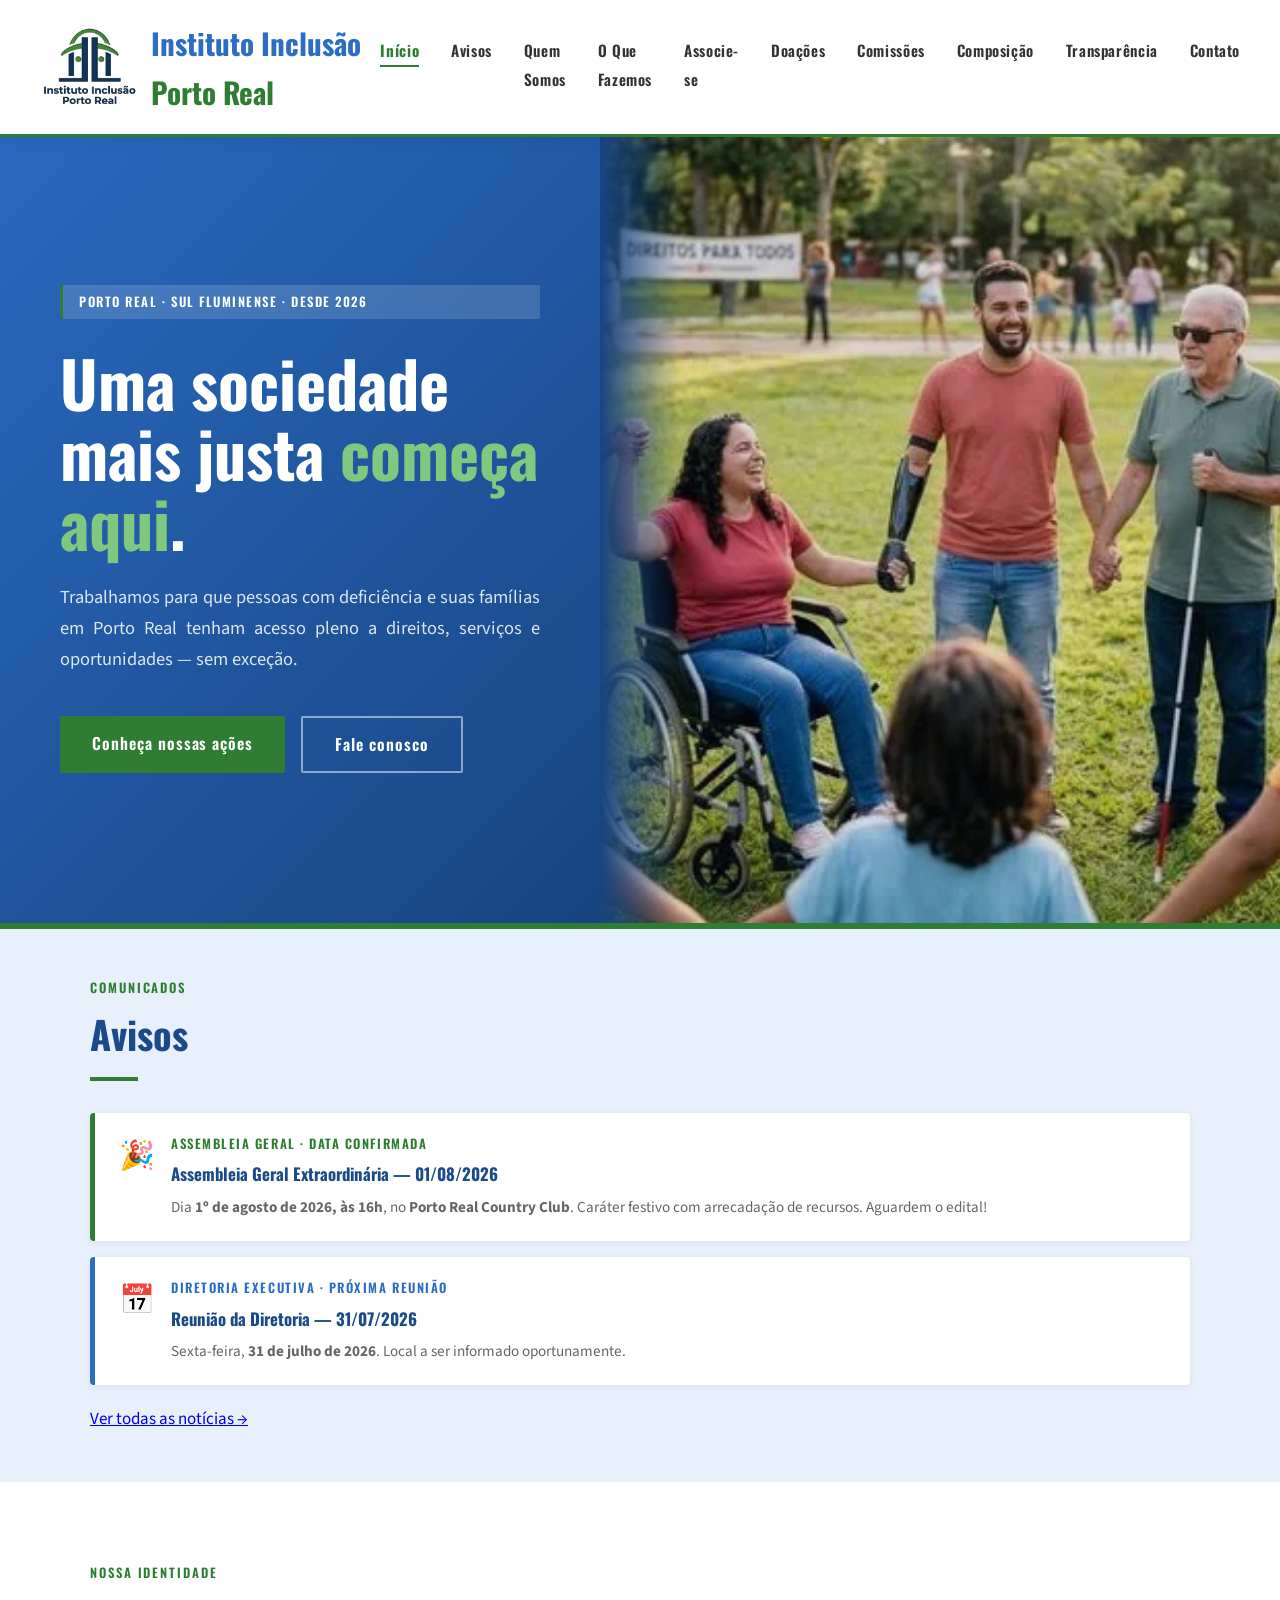
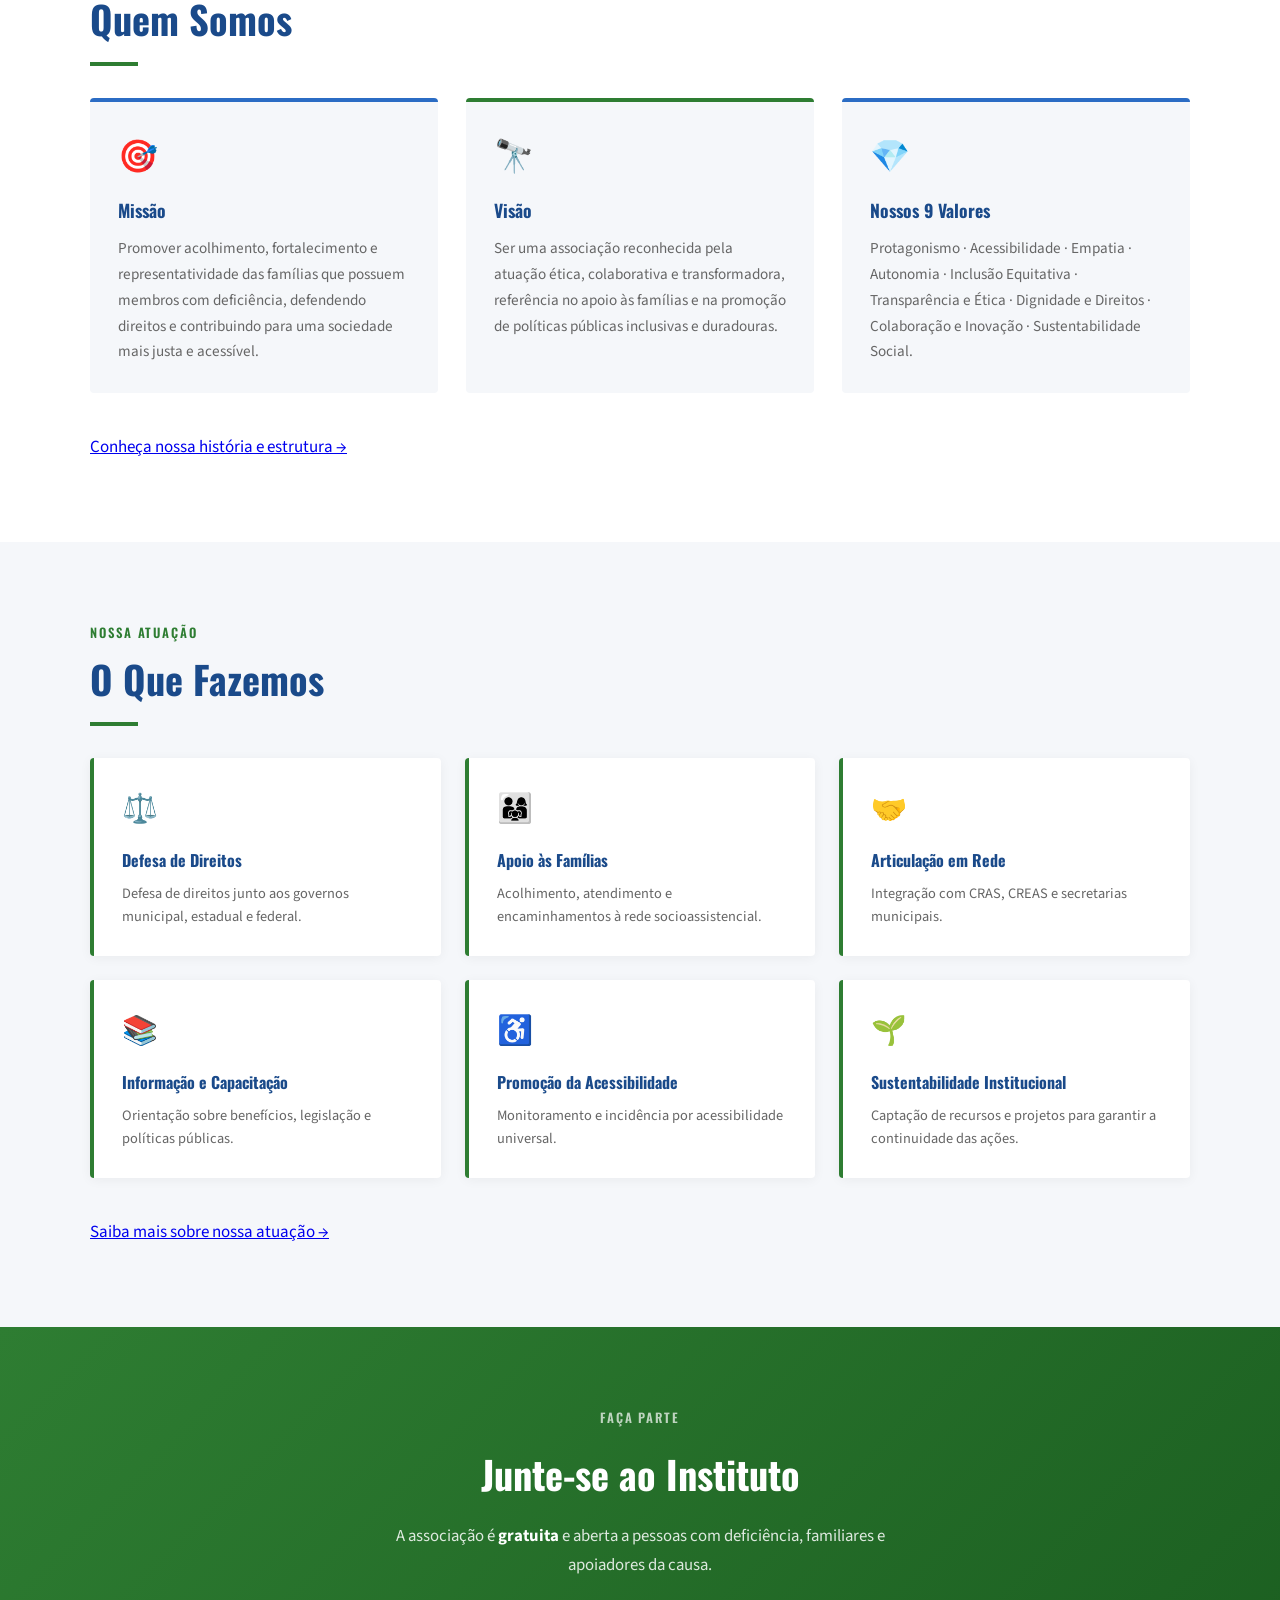
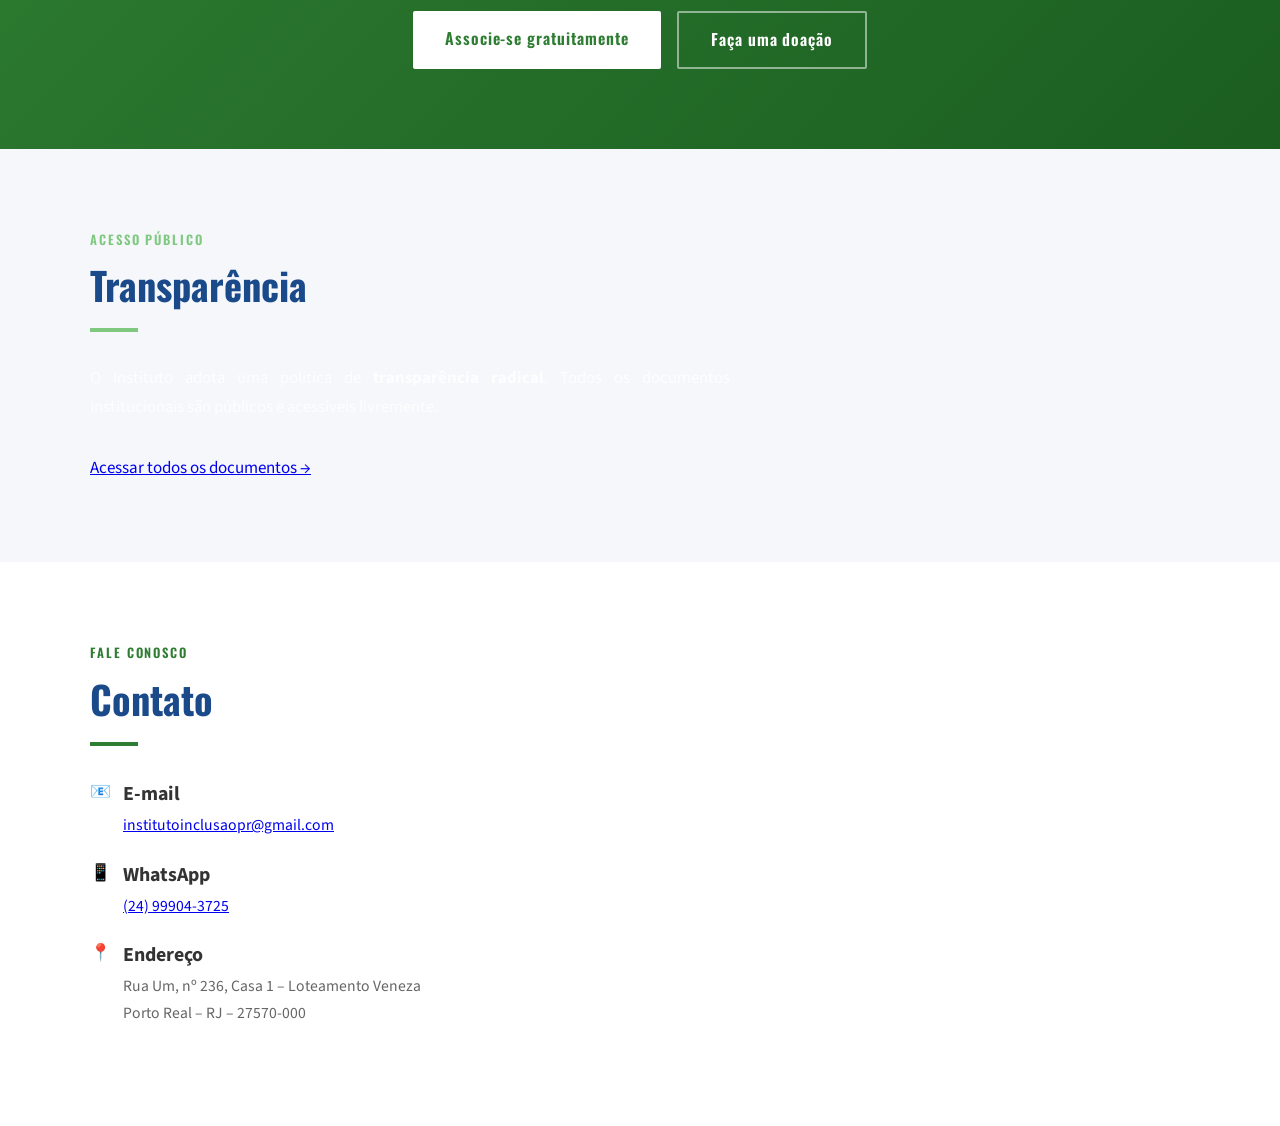
==== commit e2777e33: "Add files via upload otimização de imagem para melhorar desempenho" ====
--- a/index.html
+++ b/index.html
@@ -6,8 +6,11 @@
 <meta name="description" content="Instituto Inclusão Porto Real — Defendendo direitos e promovendo inclusão das pessoas com deficiência no Sul Fluminense.">
 <title>Instituto Inclusão Porto Real</title>
 
+<!-- Otimização de Conexão -->
 <link rel="preconnect" href="https://fonts.googleapis.com">
 <link rel="preconnect" href="https://fonts.gstatic.com" crossorigin>
+
+<!-- Google Fonts com display=swap -->
 <link href="https://fonts.googleapis.com/css2?family=Oswald:wght@400;600;700&family=Source+Sans+3:ital,wght@0,400;0,600;1,400&display=swap" rel="stylesheet">
 <link rel="stylesheet" href="style.css">
 
@@ -94,9 +97,20 @@
       </p>
       <div class="hero-foto-mobile">
         <picture>
-  <source srcset="hero.webp" type="image/webp">
-  <img src="hero.jpg" alt="Grupo diverso de pessoas com e sem deficiência reunidas em parque, celebrando juntas" width="400" height="218"   fetchpriority="high" >
-</picture>
+          <!-- Versão WebP Mobile Otimizada -->
+          <source media="(max-width: 600px)" srcset="hero-mobile.webp" type="image/webp">
+          <!-- Versão WebP Desktop Otimizada -->
+          <source srcset="hero-tablet.webp" type="image/webp">
+          <!-- Fallback JPG Otimizado -->
+          <source media="(max-width: 600px)" srcset="hero-mobile.jpg" type="image/jpeg">
+          <img 
+            src="hero-tablet.jpg" 
+            alt="Grupo diverso de pessoas com e sem deficiência reunidas em parque, celebrando juntas" 
+            width="800" 
+            height="436" 
+            fetchpriority="high"
+          >
+        </picture>
       </div>
       <div class="hero-btns">
         <a href="o-que-fazemos.html" class="btn-primario">Conheça nossas ações</a>
@@ -104,7 +118,15 @@
       </div>
     </div>
     <div class="hero-image-col">
-      <img src="hero.jpg" alt="Grupo diverso de pessoas com e sem deficiência reunidas em parque, celebrando juntas com faixa Direitos para Todos ao fundo">
+      <picture>
+        <source srcset="hero-tablet.webp" type="image/webp">
+        <img 
+          src="hero-tablet.jpg" 
+          alt="Grupo diverso de pessoas com e sem deficiência reunidas em parque, celebrando juntas com faixa Direitos para Todos ao fundo"
+          width="800"
+          height="436"
+        >
+      </picture>
     </div>
   </div>
 </section>
@@ -215,50 +237,17 @@
         <div class="contato-linha"><div class="contato-icone">📧</div><div><h3>E-mail</h3><p><a href="mailto:institutoinclusaopr@gmail.com">institutoinclusaopr@gmail.com</a></p></div></div>
         <div class="contato-linha"><div class="contato-icone">📱</div><div><h3>WhatsApp</h3><p><a href="https://wa.me/5524999043725" target="_blank" rel="noopener">(24) 99904-3725</a></p></div></div>
         <div class="contato-linha"><div class="contato-icone">📍</div><div><h3>Endereço</h3><p>Rua Um, nº 236, Casa 1 – Loteamento Veneza<br>Porto Real – RJ – 27570-000</p></div></div>
-        <div class="contato-linha"><div class="contato-icone">📸</div><div><h3>Instagram</h3><p><a href="https://www.instagram.com/institutoinclusaoportoreal" target="_blank" rel="noopener">@institutoinclusaoportoreal</a></p></div></div>
-        <div class="contato-linha"><div class="contato-icone">👍</div><div><h3>Facebook</h3><p><a href="https://www.facebook.com/share/1BpAkDszqM/" target="_blank" rel="noopener">Instituto Inclusão Porto Real</a></p></div></div>
-      </div>
-      <div>
-        <p style="font-size:0.9rem;color:var(--cinza-medio);background:var(--cinza-claro);padding:12px 16px;border-left:3px solid var(--azul);border-radius:2px;margin-bottom:24px;">🔒 Dados tratados conforme nossa <a href="privacidade.html" style="color:var(--azul);">Política de Proteção de Dados</a>.</p>
-        <a href="contato.html" class="btn-primario">Acessar formulário de contato →</a>
-        <div style="display:flex;gap:12px;margin-top:20px;flex-wrap:wrap;">
-          <a href="https://wa.me/5524999043725" target="_blank" rel="noopener" class="rede-btn" style="background:var(--verde);border-color:var(--verde);">💬 WhatsApp</a>
-          <a href="https://www.instagram.com/institutoinclusaoportoreal" target="_blank" rel="noopener" class="rede-btn">📸 Instagram</a>
-          <a href="https://www.facebook.com/share/1BpAkDszqM/" target="_blank" rel="noopener" class="rede-btn">👍 Facebook</a>
-          <a href="https://www.facebook.com/share/1BpAkDszqM/" target="_blank" rel="noopener" class="rede-btn">👍 Facebook</a>
-        </div>
-      </div>
-    </div>
-  </div>
-</section>
-
-<footer role="contentinfo">
-  <p><strong>Instituto Inclusão Porto Real</strong></p>
-  <p>Instituto Porto-Realense de Pais, Amigos e Pessoas com Deficiência</p>
-  <p style="margin-top:12px;font-size:0.82rem;color:rgba(255,255,255,0.8);">
-    CNPJ 66.915.161/0001-13<br>
-    Rua Um, nº 236, Casa 1 – Loteamento Veneza – Centro – Porto Real – RJ – 27570-000<br>
-    Governança &nbsp;·&nbsp; Inclusão &nbsp;·&nbsp; Protagonismo &nbsp;·&nbsp; Proteção Social<br><button onclick="configurarCookies()" style="background:none;border:none;color:rgba(255,255,255,0.8);font-size:0.82rem;cursor:pointer;padding:0;margin-top:4px;">Configurar cookies</button> &nbsp;·&nbsp; <a href="cookies.html" style="color:rgba(255,255,255,0.8);font-size:0.82rem;">Política de Cookies</a><br><a href="privacidade.html" style="color:rgba(255,255,255,0.8);font-size:0.82rem;">Política de Proteção de Dados</a><br>
-    <span style="font-size:0.82rem;">DPO: institutoinclusaopr@gmail.com</span>
-  </p>
-</footer>
-
-
-<script defer src="//www.instagram.com/embed.js"></script>
-<script src="main.js"></script>
-<!-- COOKIE BANNER -->
-<div id="cookie-banner" role="dialog" aria-label="Aviso de cookies" aria-live="polite">
-  <p>
-    🍪 Este site usa cookies e tecnologias de rastreamento (Google Analytics) para analisar o tráfego e melhorar sua experiência.
-    Seus dados são tratados conforme nossa
-    <a href="privacidade.html">Política de Proteção de Dados</a> e nossa <a href="cookies.html">Política de Cookies</a>.
-    Você pode revogar seu consentimento a qualquer momento pelo e-mail <strong>institutoinclusaopr@gmail.com</strong>.
-  </p>
-  <div class="cookie-btns">
-    <button class="btn-cookie-aceitar" onclick="aceitarCookies()">Aceitar</button>
-    <button class="btn-cookie-recusar" onclick="recusarCookies()">Recusar</button>
-  </div>
-</div>
+      </div>
+    </div>
+  </div>
+</section>
+
+<script>
+function toggleMenu() {
+  const menu = document.getElementById('mobileMenu');
+  menu.classList.toggle('active');
+}
+</script>
 
 </body>
-</html>+</html>
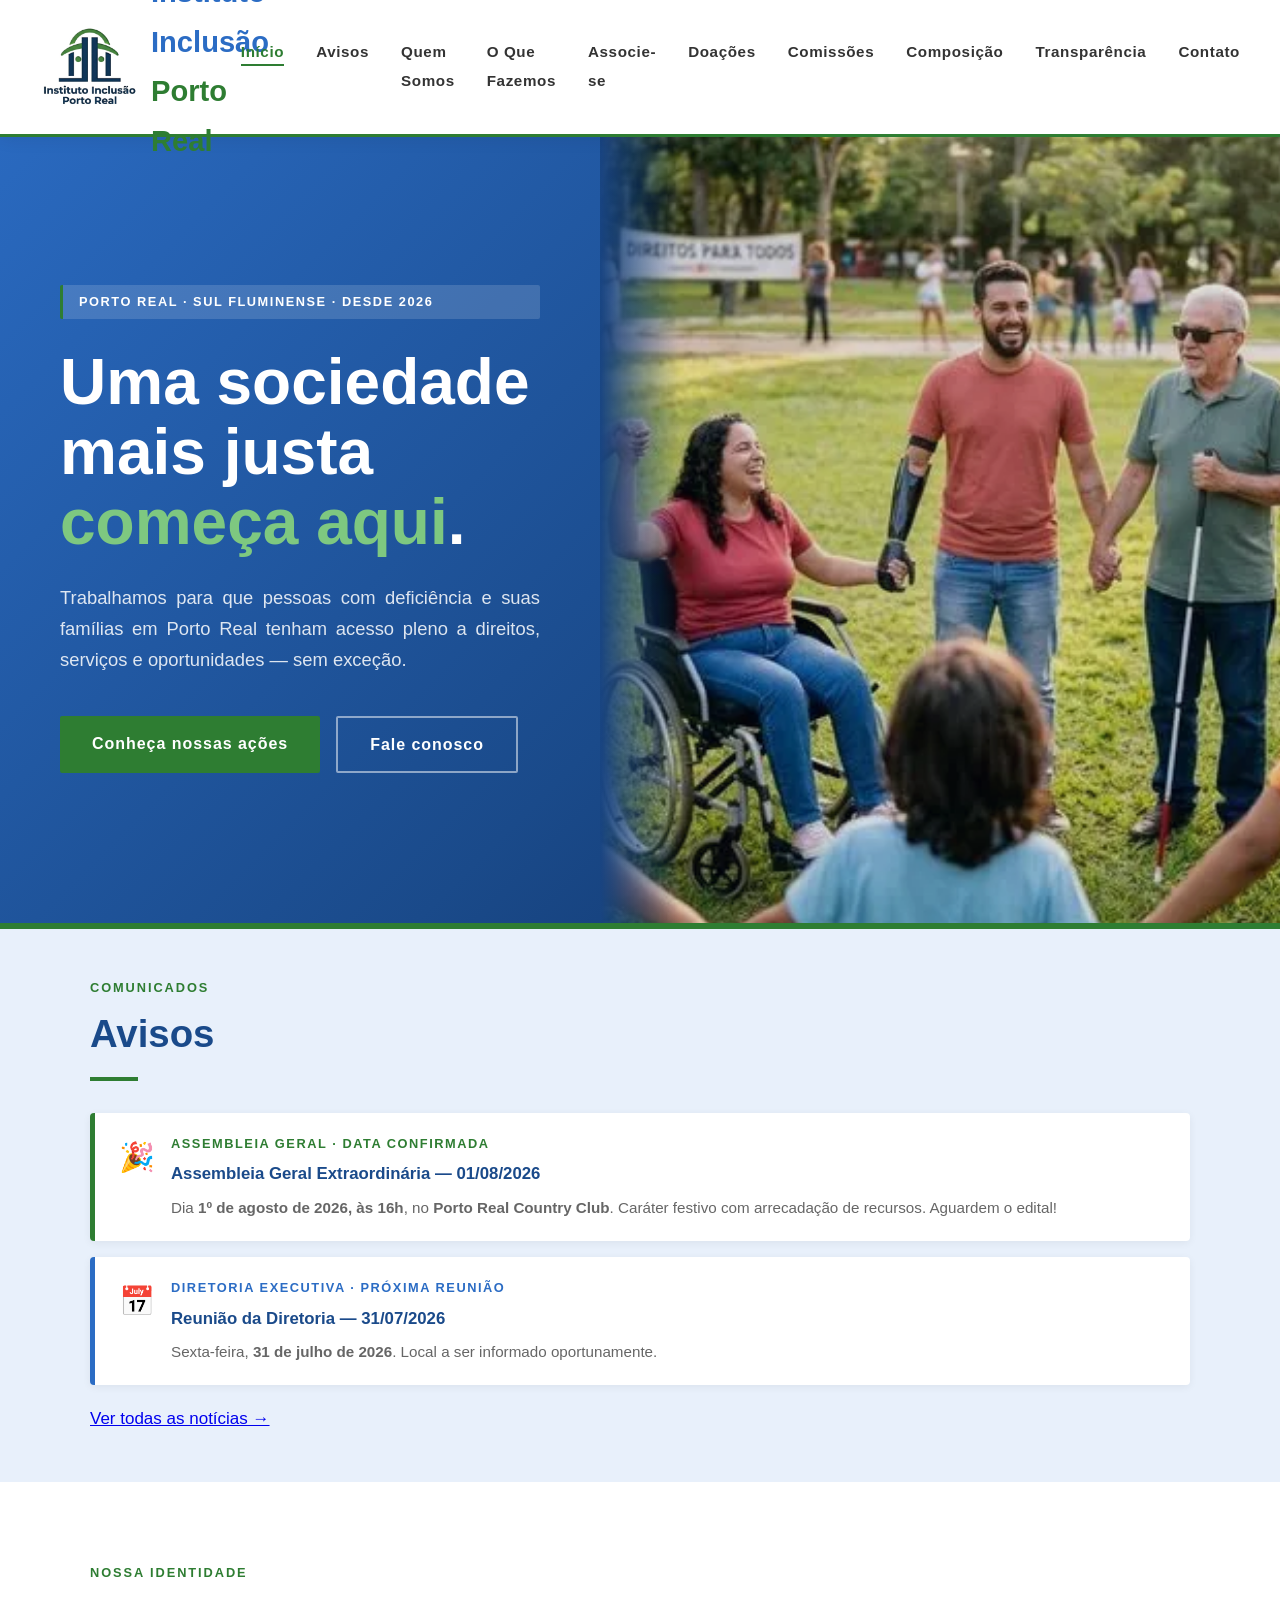
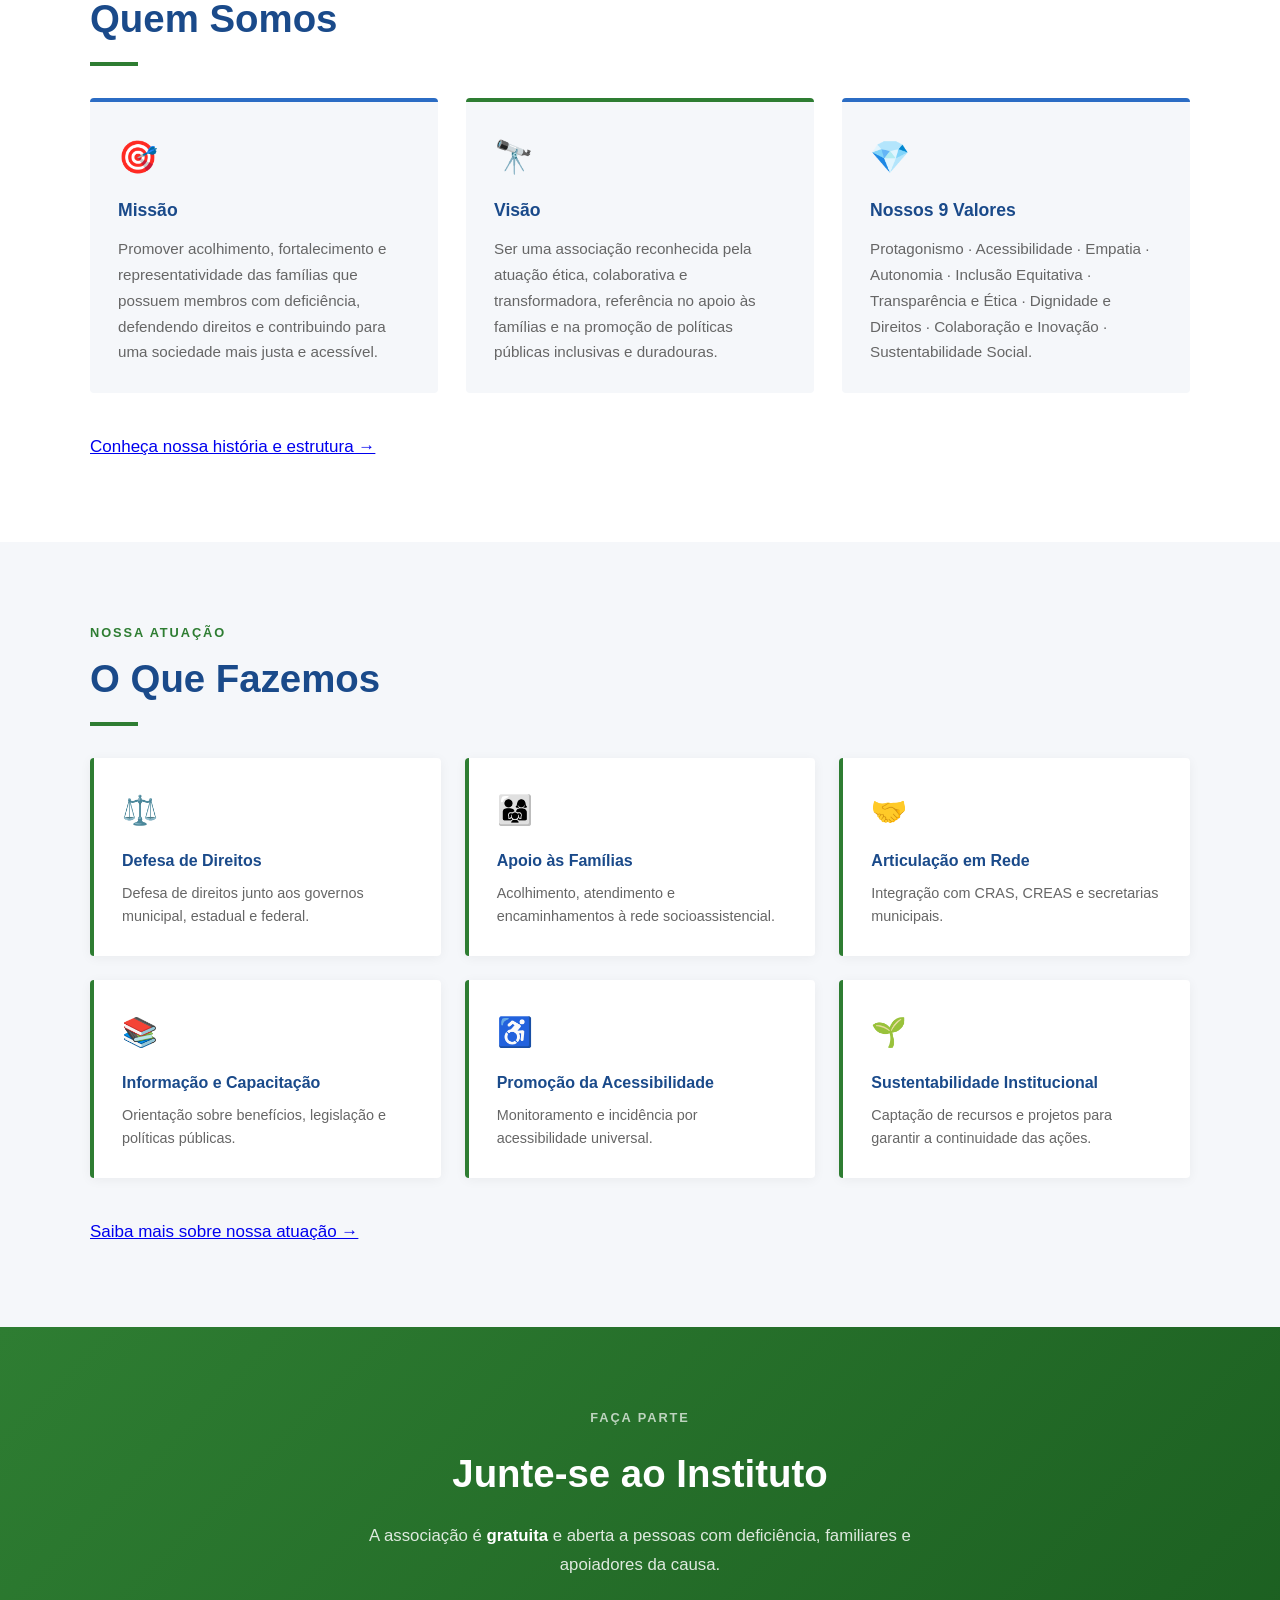
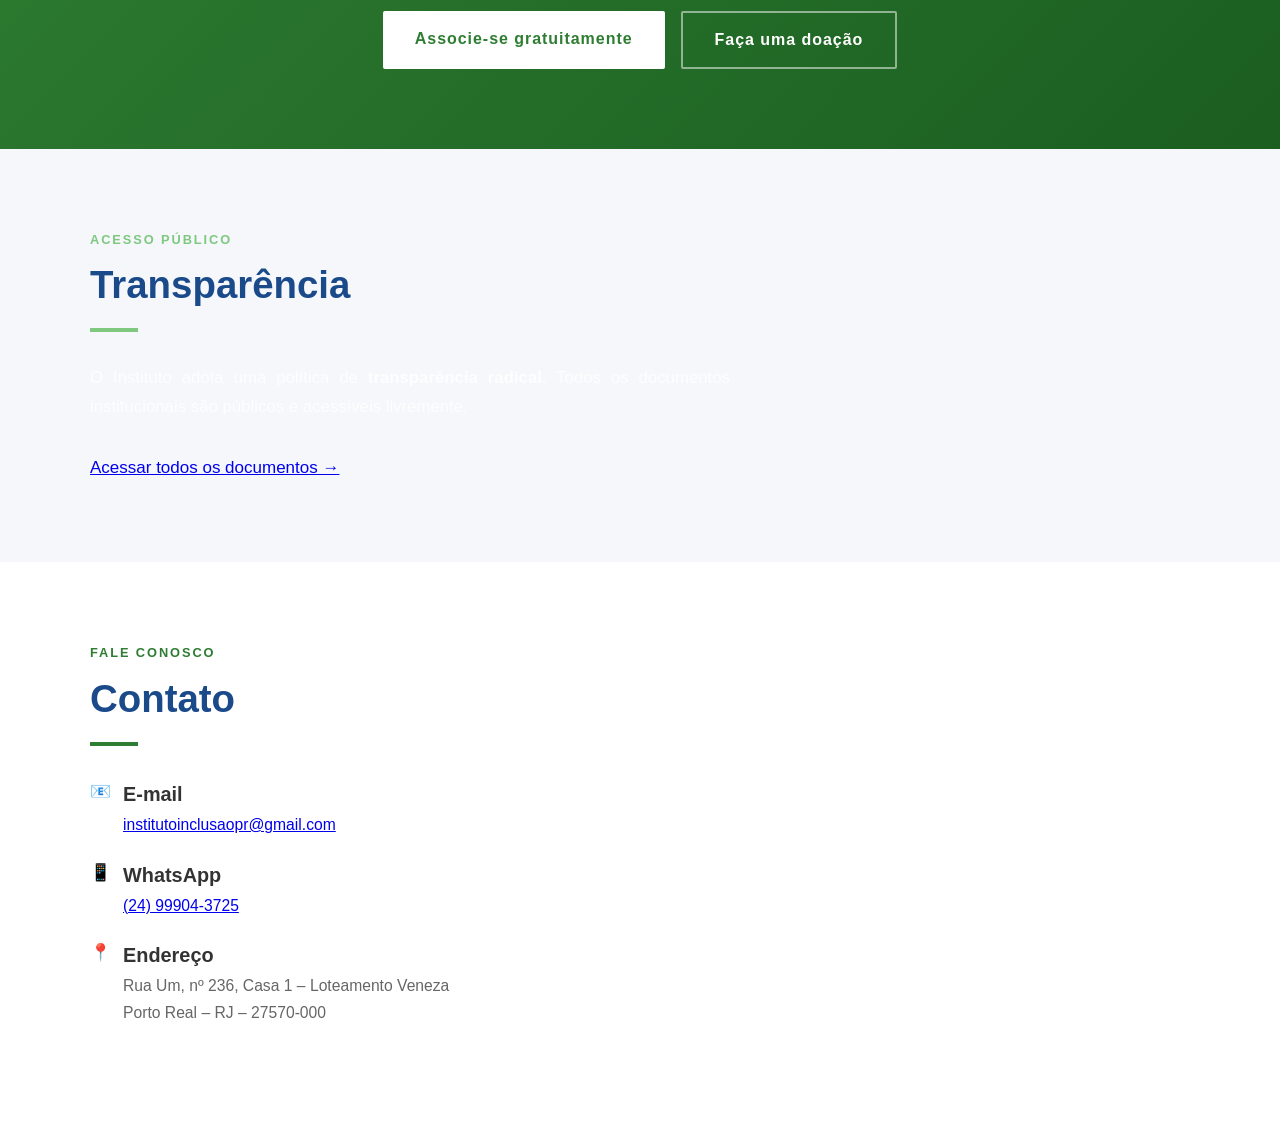
==== commit 2eacfa7b: "Add files via upload modificação par carregamento de fontes direto do site" ====
--- a/index.html
+++ b/index.html
@@ -6,12 +6,58 @@
 <meta name="description" content="Instituto Inclusão Porto Real — Defendendo direitos e promovendo inclusão das pessoas com deficiência no Sul Fluminense.">
 <title>Instituto Inclusão Porto Real</title>
 
-<!-- Otimização de Conexão -->
-<link rel="preconnect" href="https://fonts.googleapis.com">
-<link rel="preconnect" href="https://fonts.gstatic.com" crossorigin>
-
-<!-- Google Fonts com display=swap -->
-<link href="https://fonts.googleapis.com/css2?family=Oswald:wght@400;600;700&family=Source+Sans+3:ital,wght@0,400;0,600;1,400&display=swap" rel="stylesheet">
+<!-- Fontes Locais (Otimização Máxima) -->
+<style>
+/* oswald-regular - latin */
+@font-face {
+  font-family: 'Oswald';
+  font-style: normal;
+  font-weight: 400;
+  font-display: swap;
+  src: url('fonts/oswald-v57-latin-regular.woff2') format('woff2');
+}
+/* oswald-600 - latin */
+@font-face {
+  font-family: 'Oswald';
+  font-style: normal;
+  font-weight: 600;
+  font-display: swap;
+  src: url('fonts/oswald-v57-latin-600.woff2') format('woff2');
+}
+/* oswald-700 - latin */
+@font-face {
+  font-family: 'Oswald';
+  font-style: normal;
+  font-weight: 700;
+  font-display: swap;
+  src: url('fonts/oswald-v57-latin-700.woff2') format('woff2');
+}
+/* source-sans-3-regular - latin */
+@font-face {
+  font-family: 'Source Sans 3';
+  font-style: normal;
+  font-weight: 400;
+  font-display: swap;
+  src: url('fonts/source-sans-3-v19-latin-regular.woff2') format('woff2');
+}
+/* source-sans-3-italic - latin */
+@font-face {
+  font-family: 'Source Sans 3';
+  font-style: italic;
+  font-weight: 400;
+  font-display: swap;
+  src: url('fonts/source-sans-3-v19-latin-italic.woff2') format('woff2');
+}
+/* source-sans-3-600 - latin */
+@font-face {
+  font-family: 'Source Sans 3';
+  font-style: normal;
+  font-weight: 600;
+  font-display: swap;
+  src: url('fonts/source-sans-3-v19-latin-600.woff2') format('woff2');
+}
+</style>
+
 <link rel="stylesheet" href="style.css">
 
 <script type="application/ld+json">
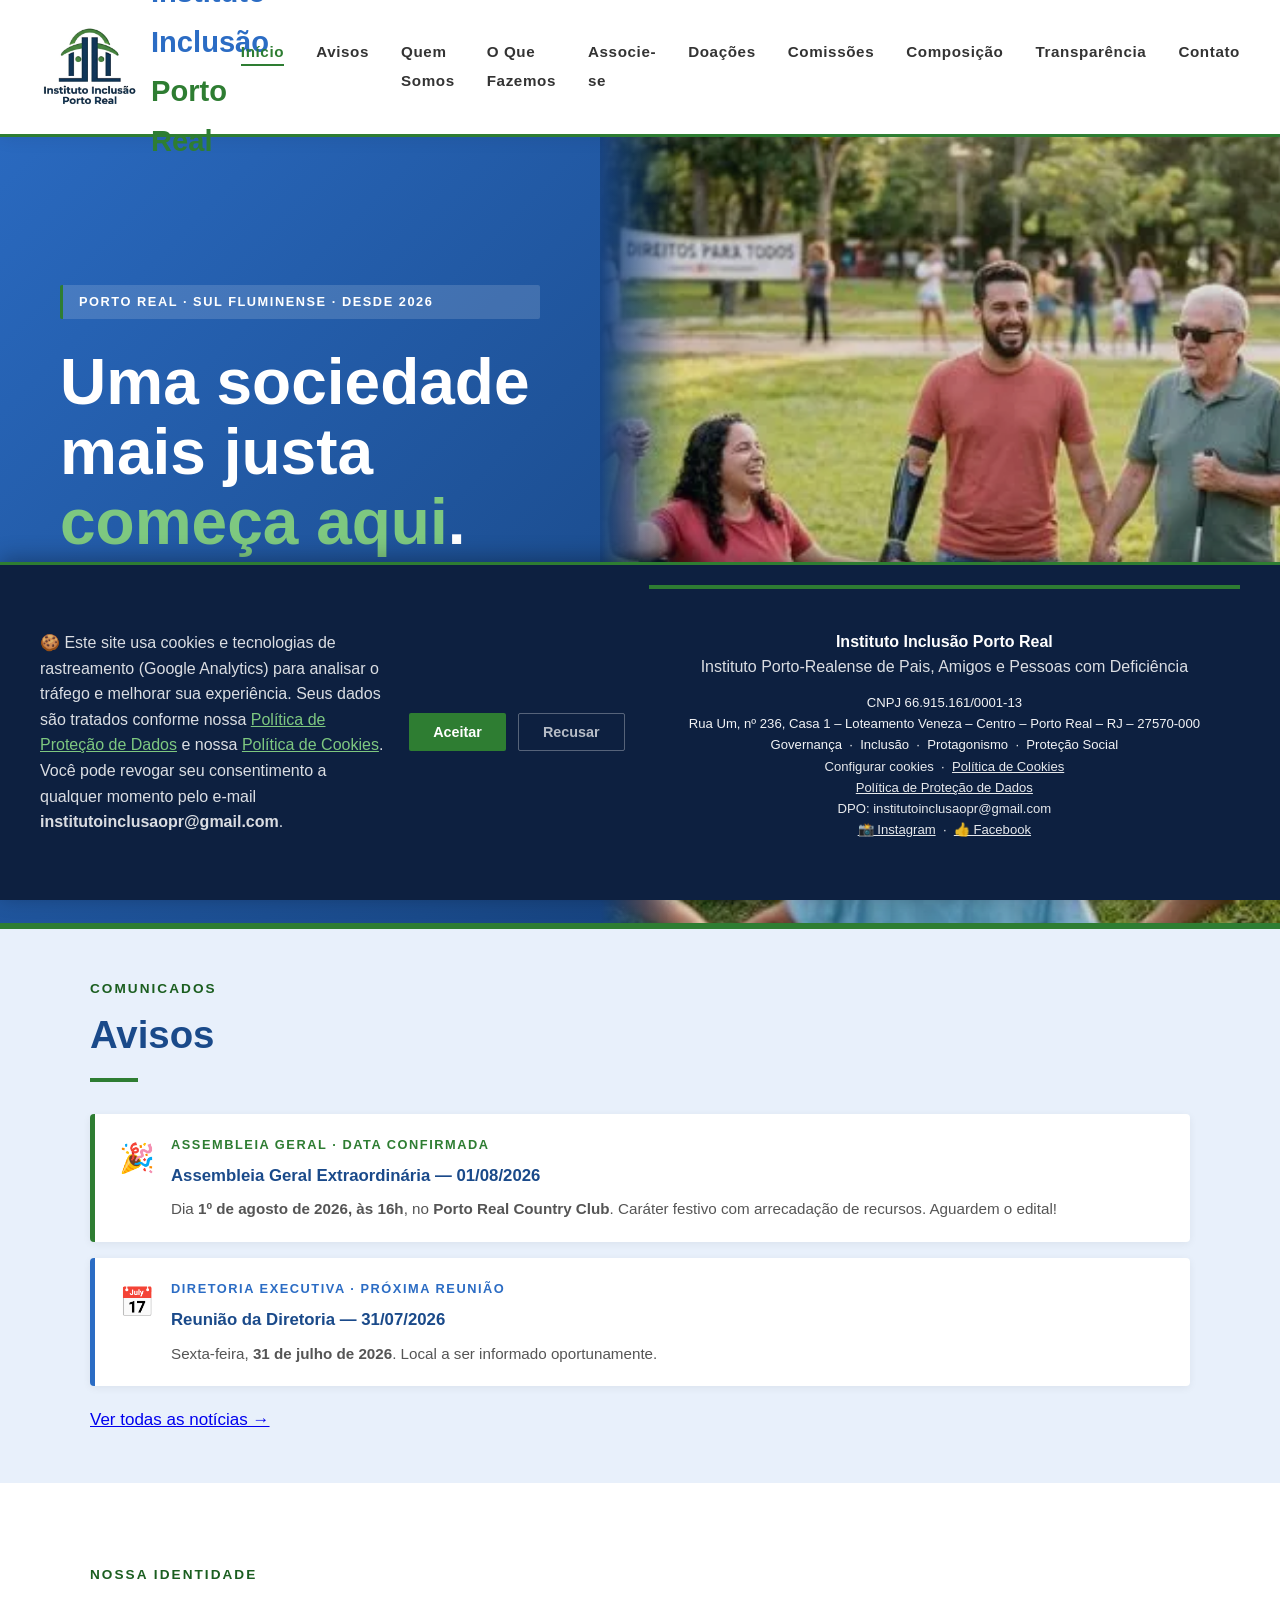
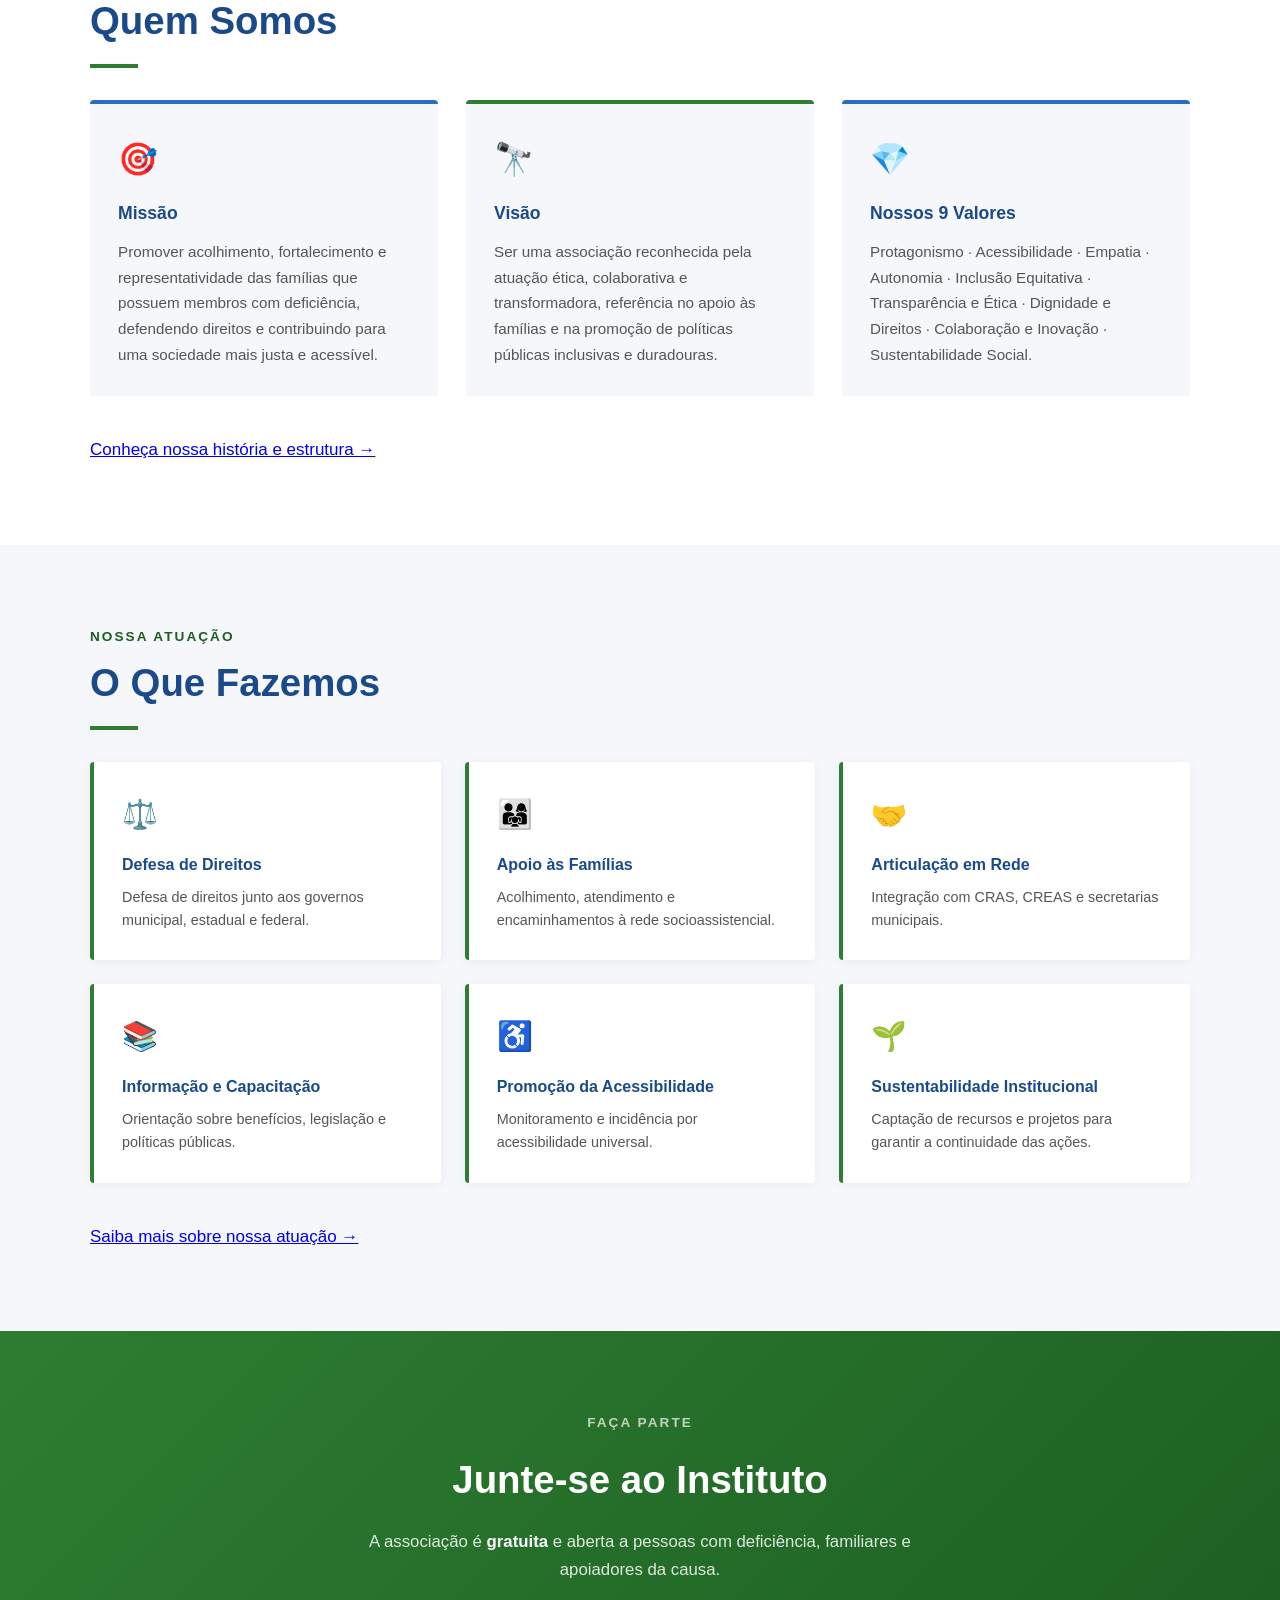
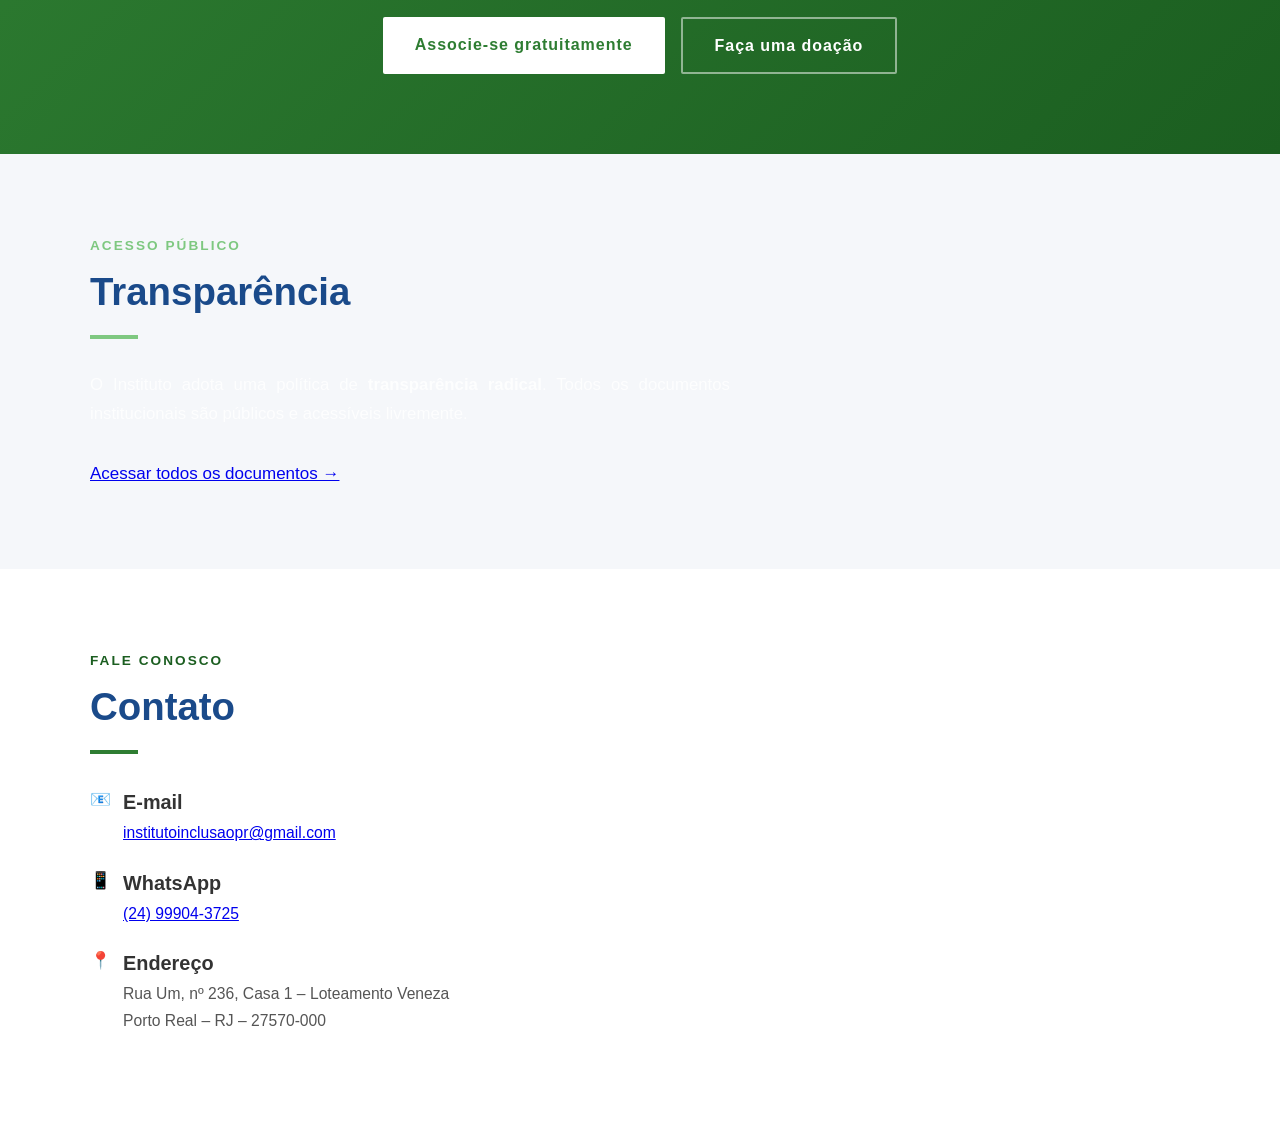
==== commit 5db5c7b2: "Add files via upload Correção de menu mobile e melhoria contraste do rodapé." ====
--- a/index.html
+++ b/index.html
@@ -288,12 +288,30 @@
   </div>
 </section>
 
-<script>
-function toggleMenu() {
-  const menu = document.getElementById('mobileMenu');
-  menu.classList.toggle('active');
-}
-</script>
-
+
+
+<div id="cookie-banner" role="dialog" aria-label="Aviso de cookies" aria-live="polite">
+  <p>
+    🍪 Este site usa cookies e tecnologias de rastreamento (Google Analytics) para analisar o tráfego e melhorar sua experiência.
+    Seus dados são tratados conforme nossa
+    <a href="privacidade.html">Política de Proteção de Dados</a> e nossa <a href="cookies.html">Política de Cookies</a>.
+    Você pode revogar seu consentimento a qualquer momento pelo e-mail <strong>institutoinclusaopr@gmail.com</strong>.
+  </p>
+  <div class="cookie-btns">
+    <button class="btn-cookie-aceitar" onclick="aceitarCookies()">Aceitar</button>
+    <button class="btn-cookie-recusar" onclick="recusarCookies()">Recusar</button>
+  </div>
+<footer role="contentinfo">
+  <p><strong>Instituto Inclusão Porto Real</strong></p>
+  <p>Instituto Porto-Realense de Pais, Amigos e Pessoas com Deficiência</p>
+  <p style="margin-top:12px;font-size:0.82rem;color:rgba(255,255,255,0.95);">
+    CNPJ 66.915.161/0001-13<br>
+    Rua Um, nº 236, Casa 1 – Loteamento Veneza – Centro – Porto Real – RJ – 27570-000<br>
+    Governança &nbsp;·&nbsp; Inclusão &nbsp;·&nbsp; Protagonismo &nbsp;·&nbsp; Proteção Social<br><button onclick="configurarCookies()" style="background:none;border:none;color:rgba(255,255,255,0.95);font-size:0.82rem;cursor:pointer;padding:0;margin-top:4px;">Configurar cookies</button> &nbsp;·&nbsp; <a href="cookies.html" style="color:rgba(255,255,255,0.95);font-size:0.82rem;">Política de Cookies</a><br><a href="privacidade.html" style="color:rgba(255,255,255,0.95);font-size:0.82rem;">Política de Proteção de Dados</a><br>
+    <span style="font-size:0.82rem;">DPO: institutoinclusaopr@gmail.com</span><br>
+    <a href="https://www.instagram.com/institutoinclusaoportoreal" target="_blank" rel="noopener" style="color:rgba(255,255,255,0.95);font-size:0.82rem;">📸 Instagram</a> &nbsp;·&nbsp; <a href="https://www.facebook.com/share/1BpAkDszqM/" target="_blank" rel="noopener" style="color:rgba(255,255,255,0.95);font-size:0.82rem;">👍 Facebook</a>
+  </p>
+</footer>
+<script src="main.js"></script>
 </body>
 </html>
--- a/style.css
+++ b/style.css
@@ -8,7 +8,7 @@
     --branco: #ffffff;
     --cinza-claro: #f5f7fa;
     --cinza-texto: #333333;
-    --cinza-medio: #666666;
+    --cinza-medio: #555555;
     --font-titulo: 'Oswald', sans-serif;
     --font-corpo: 'Source Sans 3', sans-serif;
   }
@@ -162,9 +162,9 @@
   section { padding: 80px 40px; }
   .container { max-width: 1100px; margin: 0 auto; }
   .secao-label {
-    font-family: var(--font-titulo); font-size: 0.8rem;
-    letter-spacing: 0.15em; font-weight: 600;
-    color: var(--verde); text-transform: uppercase;
+    font-family: var(--font-titulo); font-size: 0.85rem;
+    letter-spacing: 0.15em; font-weight: 700;
+    color: #1b5e20; text-transform: uppercase;
     margin-bottom: 12px;
   }
   .secao-titulo {
@@ -651,3 +651,10 @@
   /* ── CONTRASTE — Correção WCAG AA ── */
   footer p { opacity: 1; }
   footer a { opacity: 1; }
+
+  /* ── CONTRASTE RODAPÉ — WCAG AA ── */
+  footer { color: rgba(255,255,255,0.9); }
+  footer p { color: rgba(255,255,255,0.9); }
+  footer a { color: rgba(255,255,255,0.9) !important; }
+  footer span { color: rgba(255,255,255,0.9); }
+  footer button { color: rgba(255,255,255,0.9) !important; }
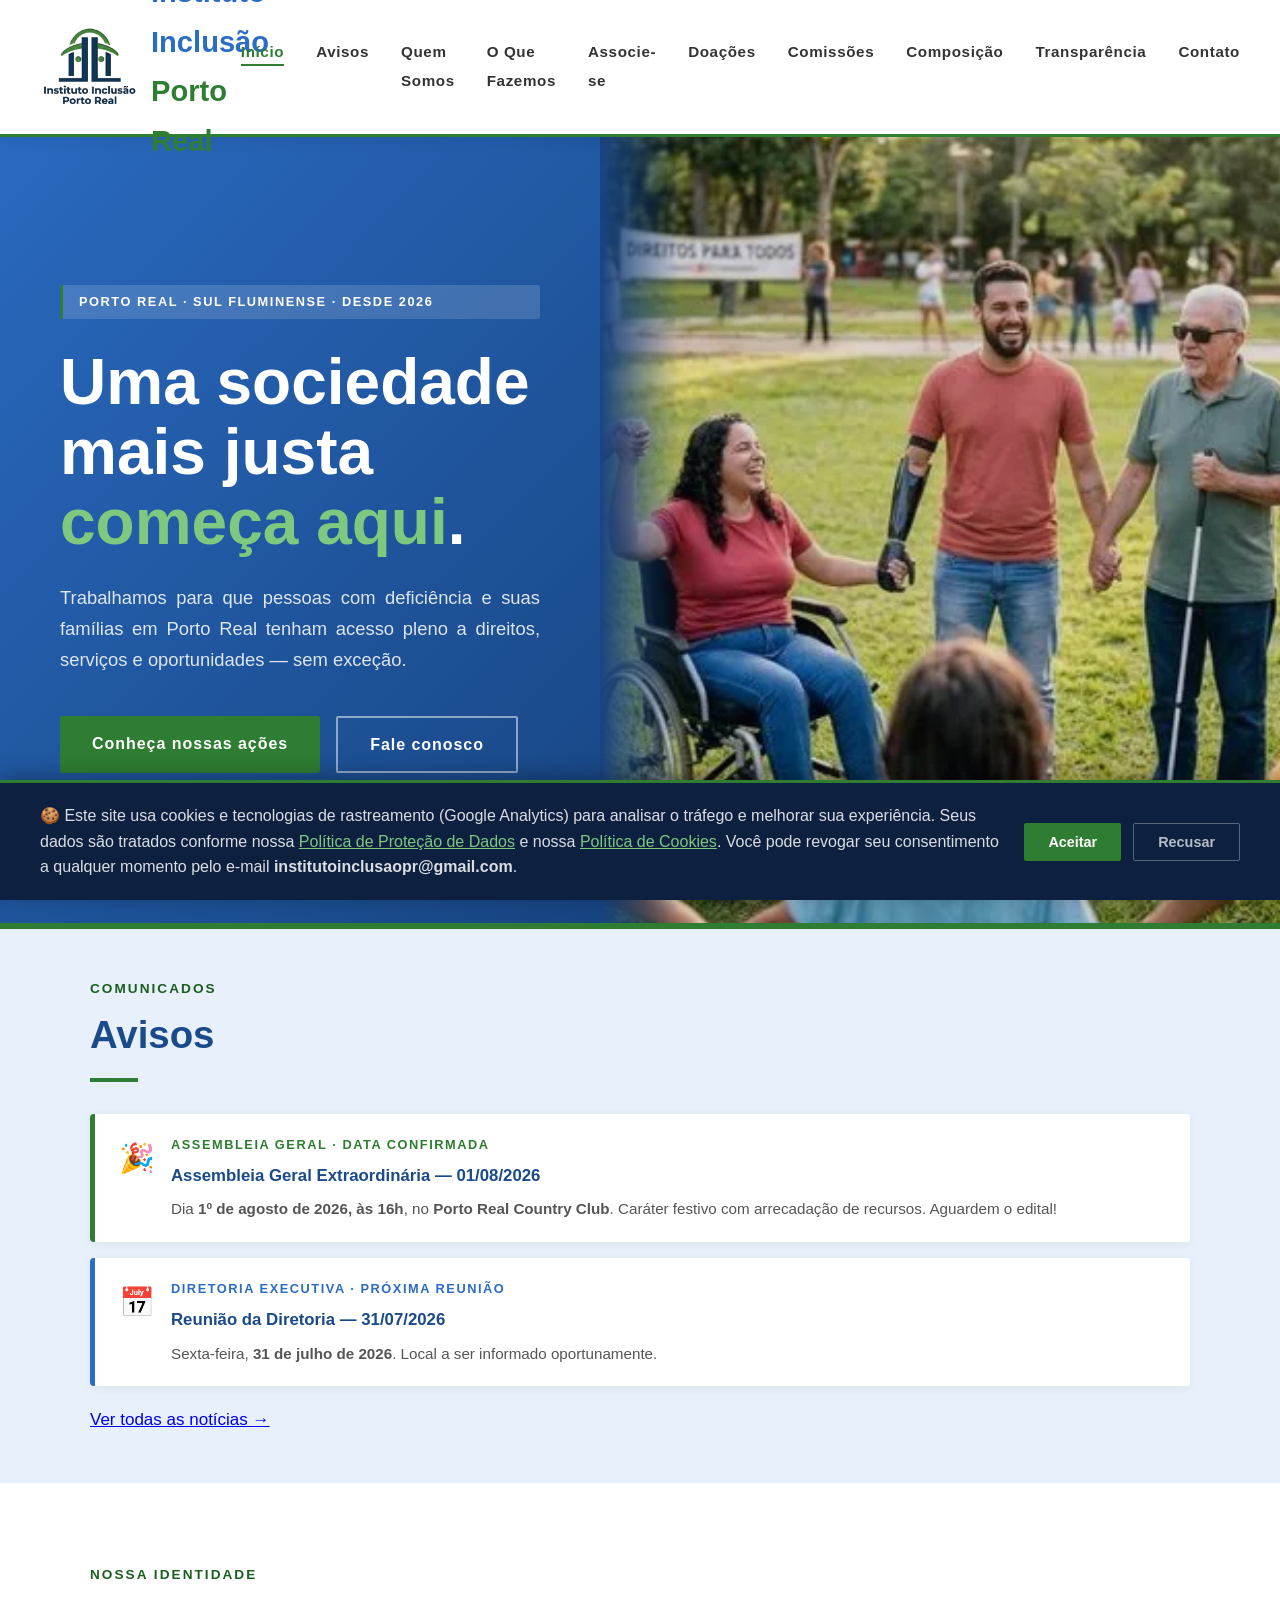
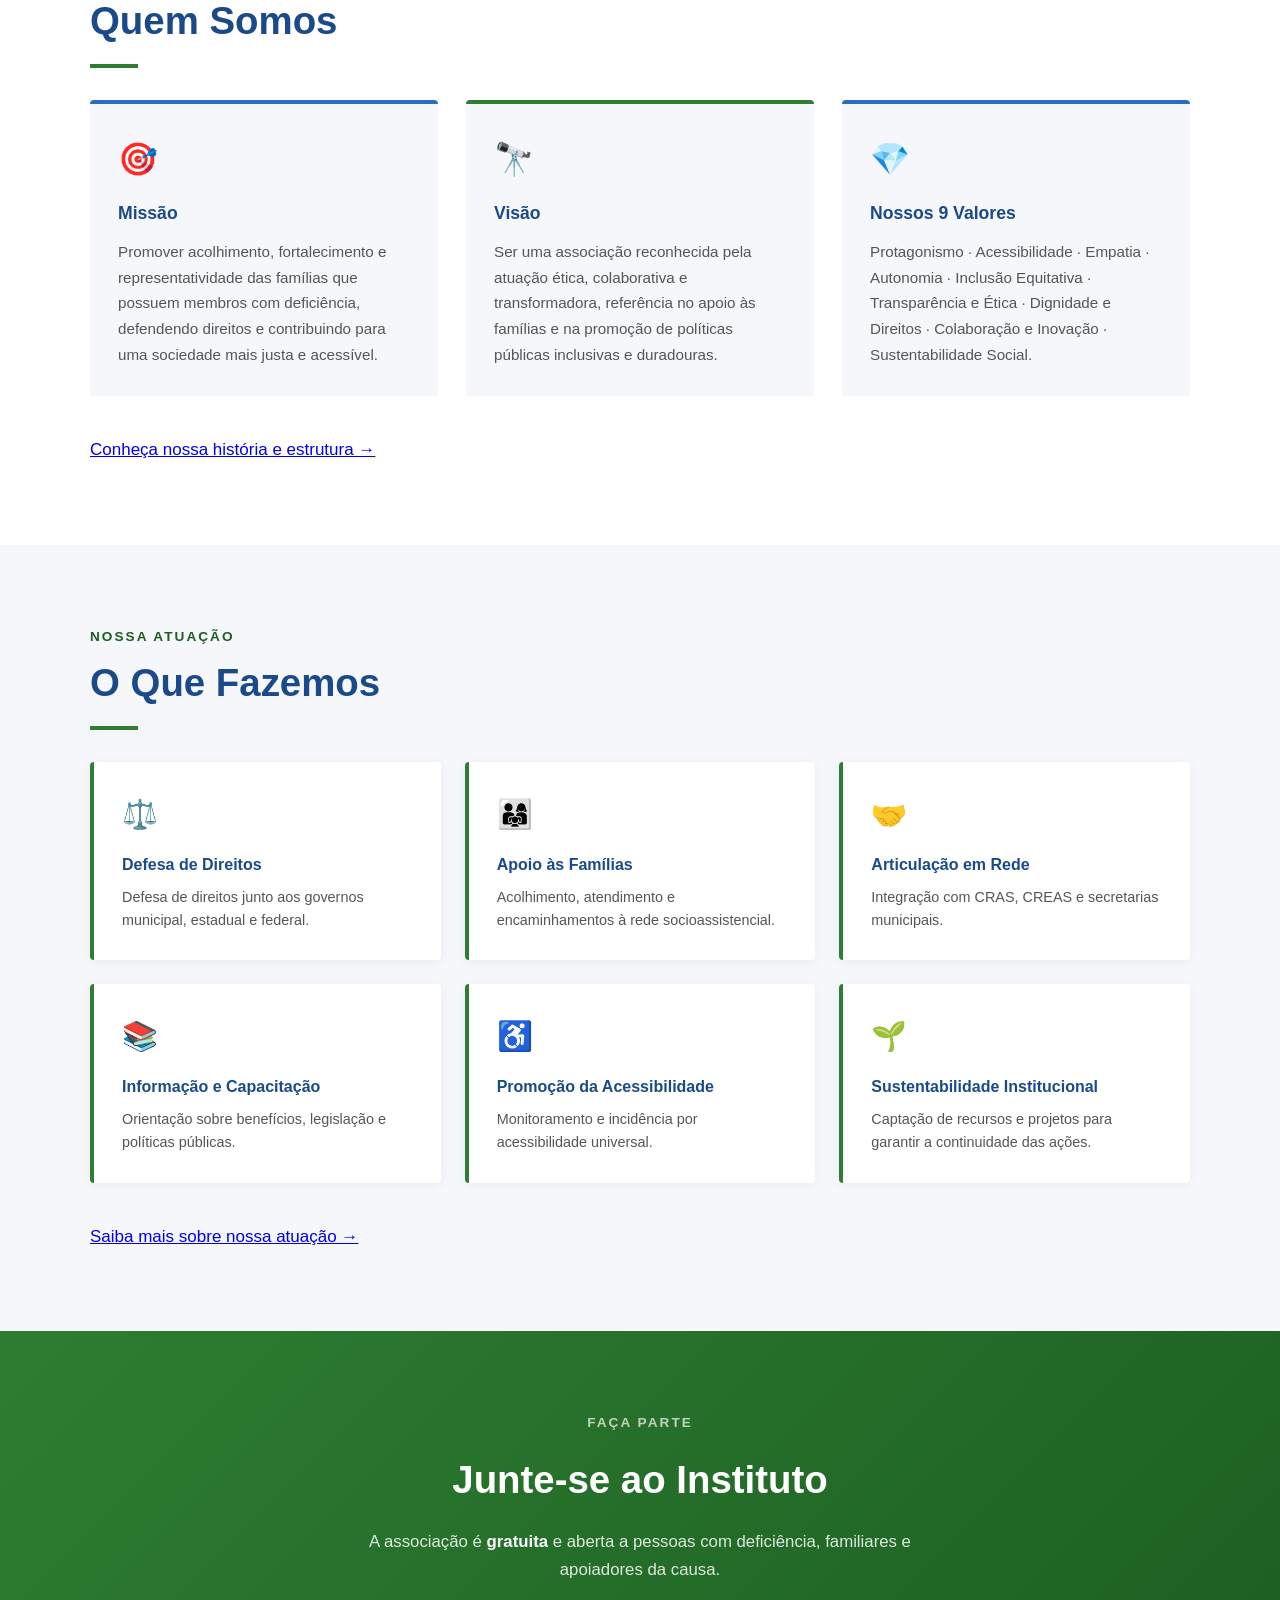
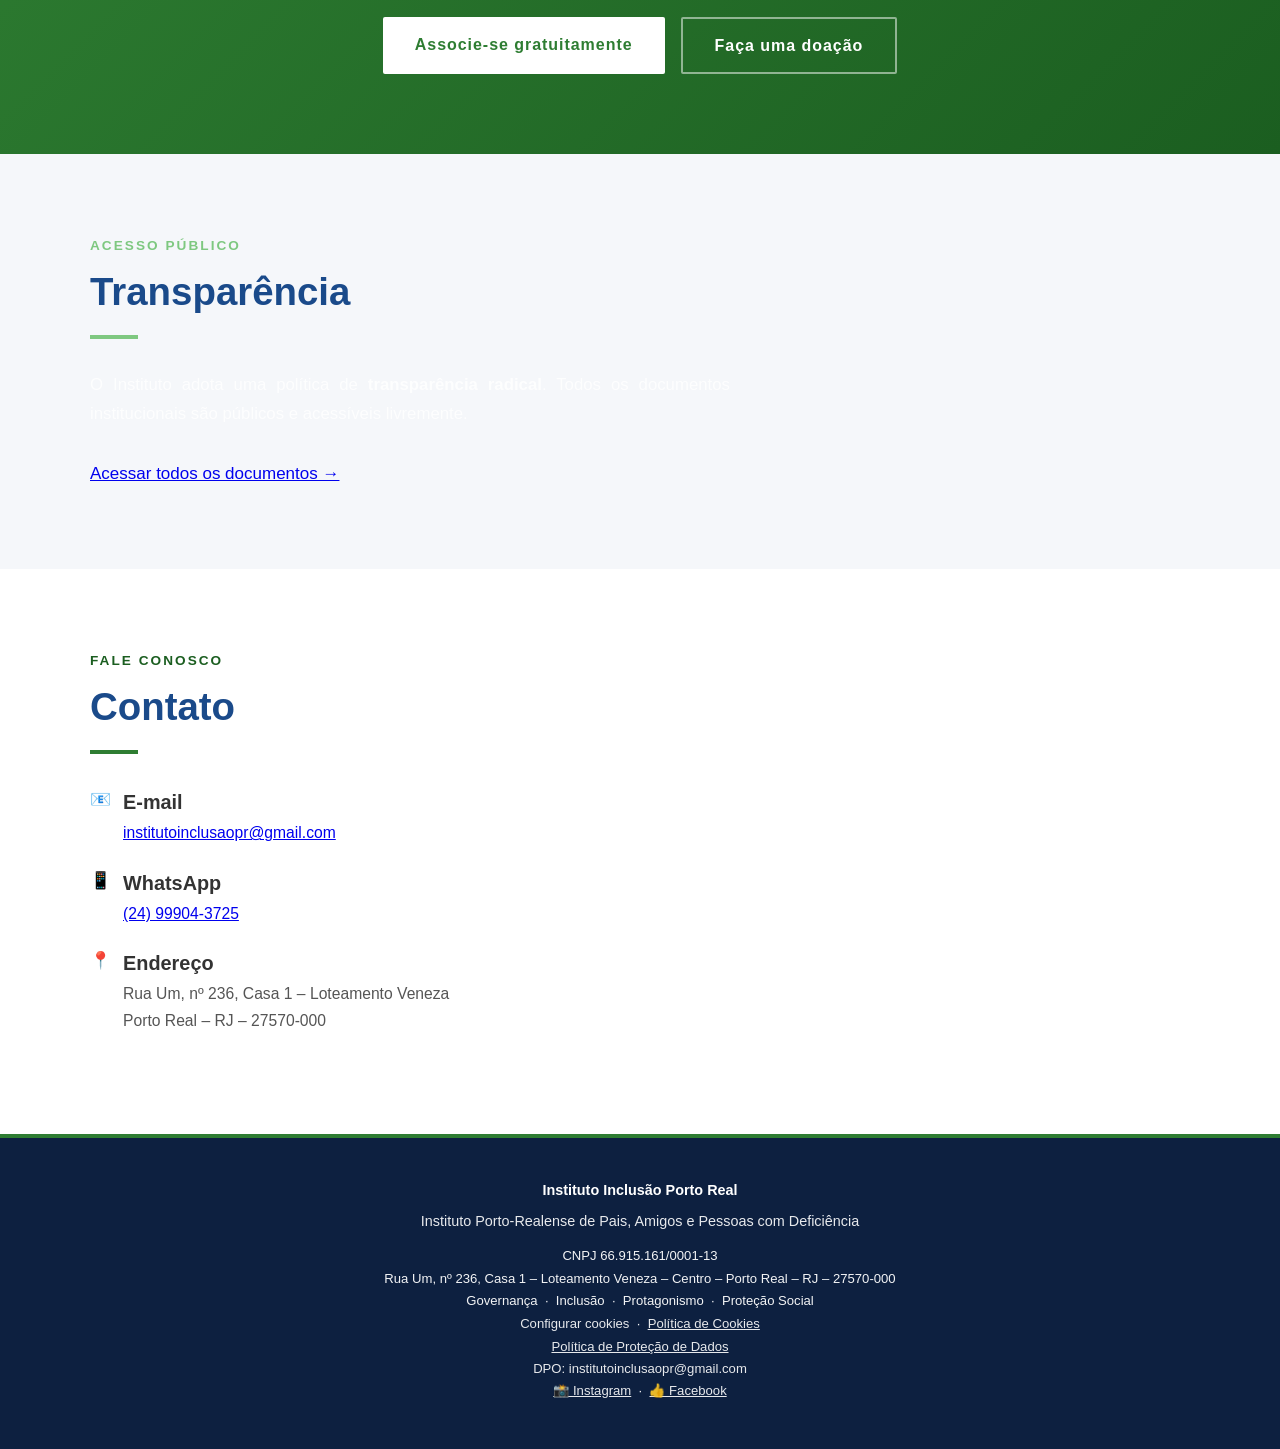
==== commit eb01e789: "Add files via upload correção de rodapé" ====
--- a/index.html
+++ b/index.html
@@ -301,6 +301,7 @@
     <button class="btn-cookie-aceitar" onclick="aceitarCookies()">Aceitar</button>
     <button class="btn-cookie-recusar" onclick="recusarCookies()">Recusar</button>
   </div>
+</div>
 <footer role="contentinfo">
   <p><strong>Instituto Inclusão Porto Real</strong></p>
   <p>Instituto Porto-Realense de Pais, Amigos e Pessoas com Deficiência</p>
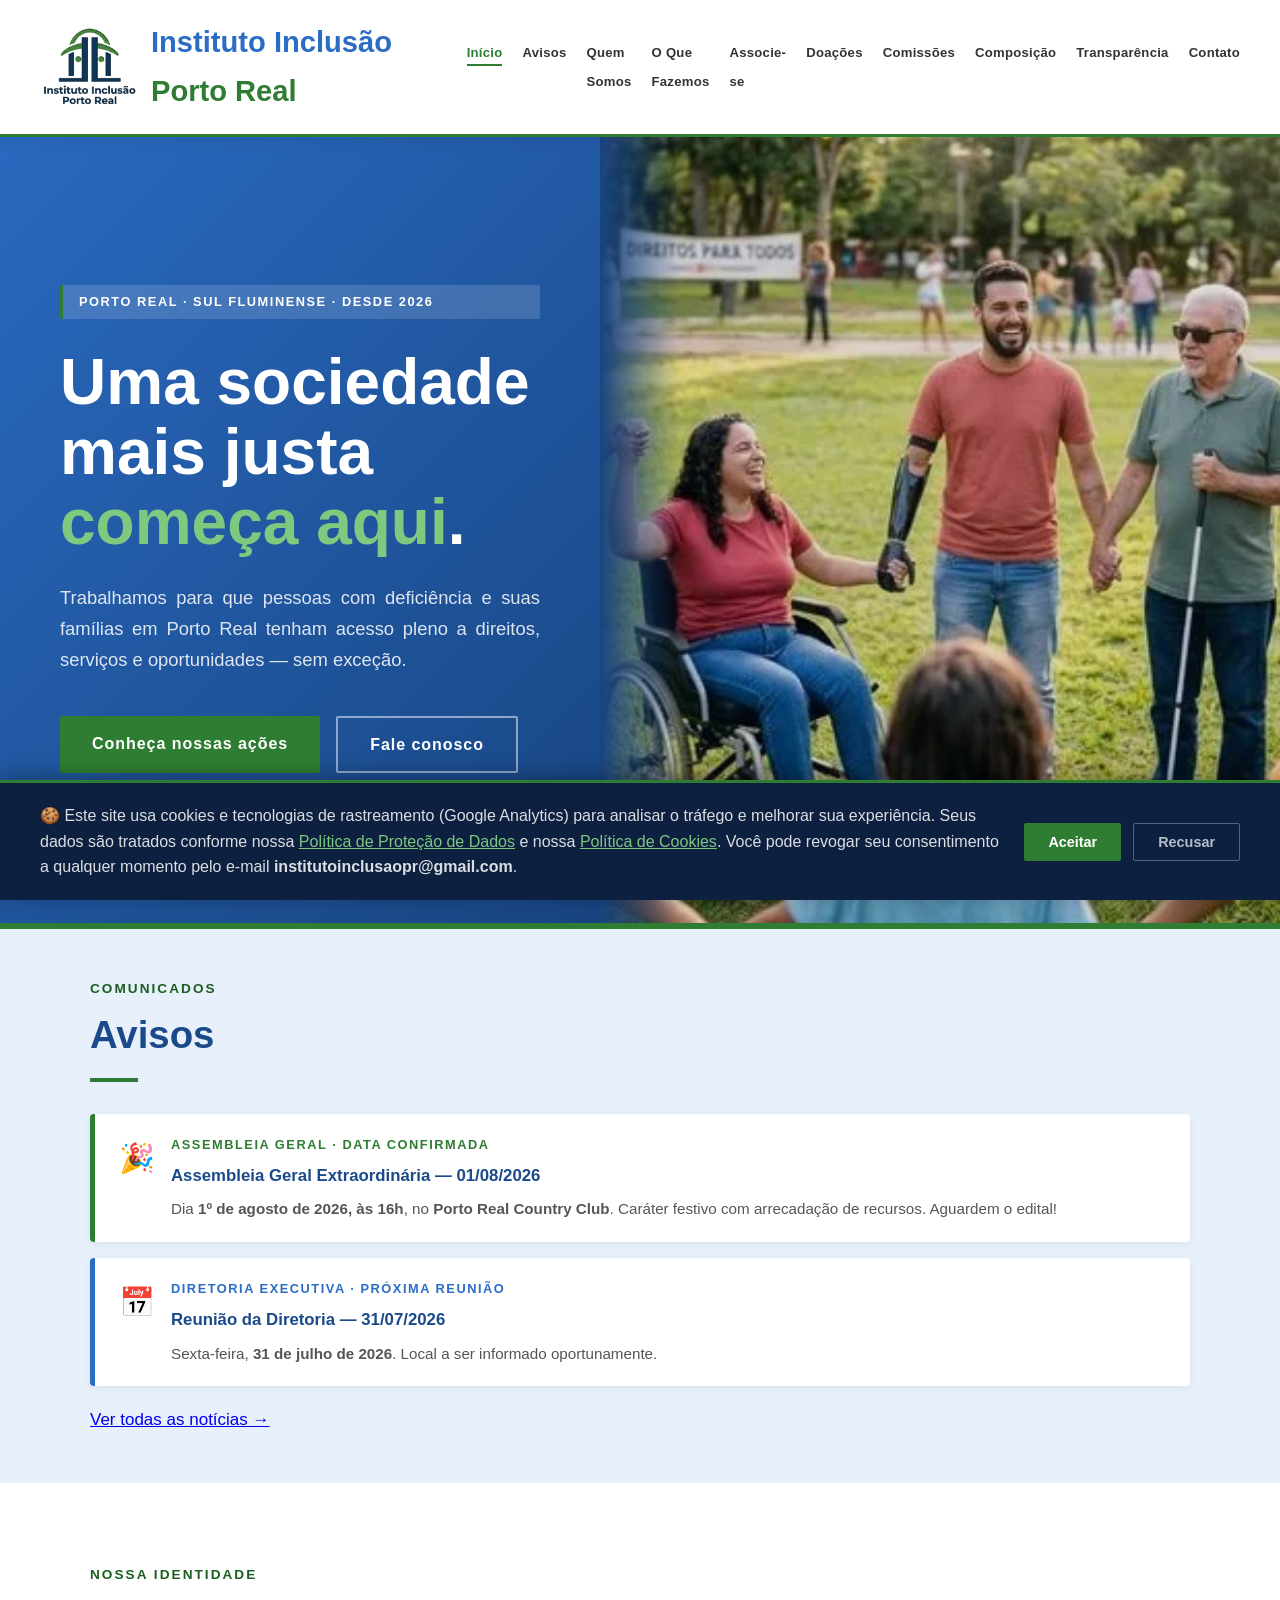
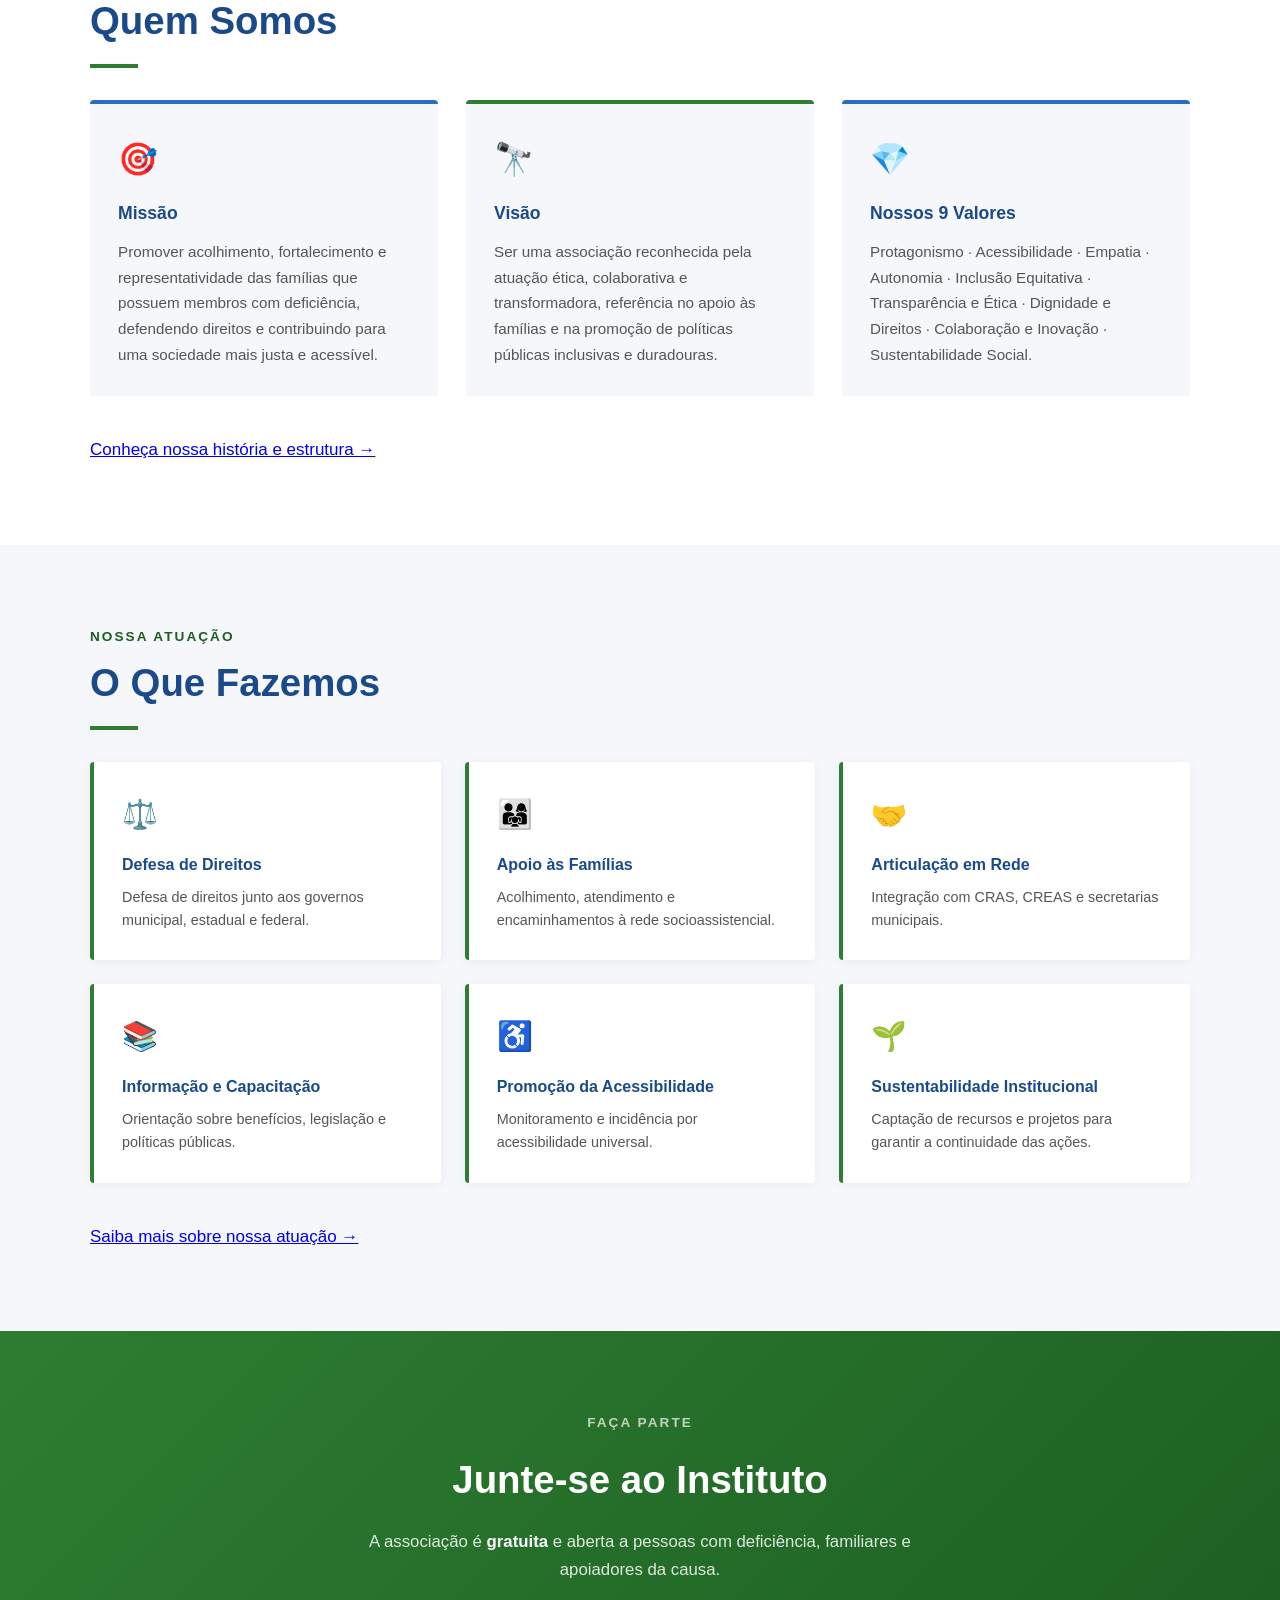
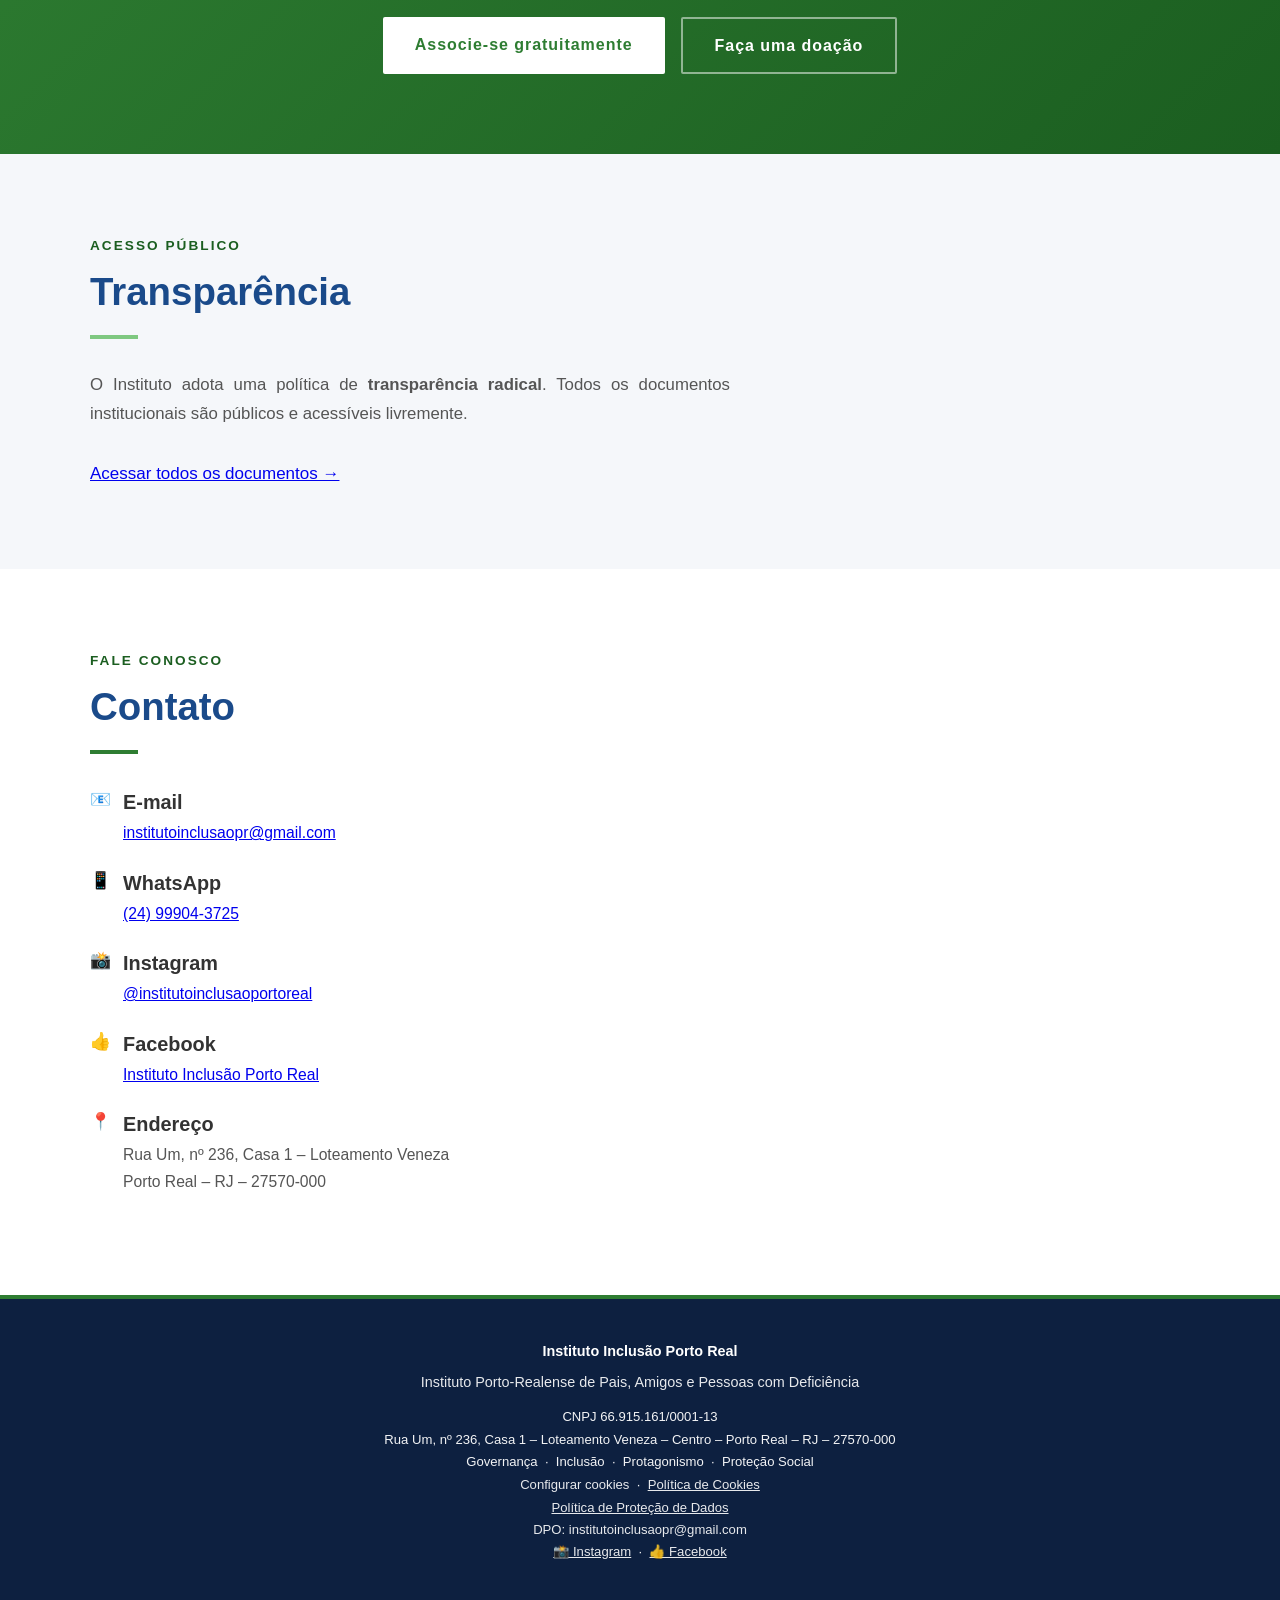
==== commit 1e70c0aa: "Add files via upload acrescentar Insta e Face na parte de contato" ====
--- a/index.html
+++ b/index.html
@@ -282,6 +282,8 @@
       <div>
         <div class="contato-linha"><div class="contato-icone">📧</div><div><h3>E-mail</h3><p><a href="mailto:institutoinclusaopr@gmail.com">institutoinclusaopr@gmail.com</a></p></div></div>
         <div class="contato-linha"><div class="contato-icone">📱</div><div><h3>WhatsApp</h3><p><a href="https://wa.me/5524999043725" target="_blank" rel="noopener">(24) 99904-3725</a></p></div></div>
+        <div class="contato-linha"><div class="contato-icone">📸</div><div><h3>Instagram</h3><p><a href="https://www.instagram.com/institutoinclusaoportoreal" target="_blank" rel="noopener">@institutoinclusaoportoreal</a></p></div></div>
+        <div class="contato-linha"><div class="contato-icone">👍</div><div><h3>Facebook</h3><p><a href="https://www.facebook.com/share/1BpAkDszqM/" target="_blank" rel="noopener">Instituto Inclusão Porto Real</a></p></div></div>
         <div class="contato-linha"><div class="contato-icone">📍</div><div><h3>Endereço</h3><p>Rua Um, nº 236, Casa 1 – Loteamento Veneza<br>Porto Real – RJ – 27570-000</p></div></div>
       </div>
     </div>
--- a/style.css
+++ b/style.css
@@ -1,5 +1,6 @@
-
-  :root {
+@import url("fonts.css");
+
+:root {
     --azul: #2B6CC4;
     --azul-escuro: #1a4a8a;
     --azul-claro: #e8f0fb;
@@ -41,10 +42,10 @@
     display: flex; align-items: center; gap: 10px;
   }
   .nav-logo span { color: var(--verde); }
-  .nav-links { display: flex; gap: 32px; list-style: none; }
+  .nav-links { display: flex; gap: 20px; list-style: none; }
   .nav-links a {
-    font-family: var(--font-titulo); font-size: 0.95rem; font-weight: 600;
-    color: var(--cinza-texto); text-decoration: none; letter-spacing: 0.04em;
+    font-family: var(--font-titulo); font-size: 0.82rem; font-weight: 600;
+    color: var(--cinza-texto); text-decoration: none; letter-spacing: 0.02em;
     padding: 4px 0; border-bottom: 2px solid transparent;
     transition: color 0.2s, border-color 0.2s;
   }
@@ -176,6 +177,7 @@
     width: 48px; height: 4px;
     background: var(--verde); margin-bottom: 32px;
   }
+  .hero-interno .secao-texto { color: rgba(255,255,255,0.85); }
   .secao-texto { color: var(--cinza-medio); max-width: 640px; font-size: 1.05rem; text-align: justify; }
 
   /* ── QUEM SOMOS ── */
@@ -226,11 +228,9 @@
   /* ── TRANSPARÊNCIA ── */
   #transparencia { background: var(--azul); }
   #transparencia .secao-titulo { color: #fff; }
-  #transparencia .secao-label { color: #7ec880; }
   .hero-interno .secao-label { color: #ffffff; }
   #transparencia .secao-linha { background: #7ec880; }
-  #transparencia .secao-texto { color: rgba(255,255,255,0.8); }
-  .docs-grid {
+  #transparencia   .docs-grid {
     display: grid; grid-template-columns: repeat(auto-fit, minmax(240px, 1fr));
     gap: 16px; margin-top: 48px;
   }
@@ -349,9 +349,7 @@
   /* ── PERFORMANCE HINTS ── */
   img { max-width: 100%; height: auto; }
   .hero-image-col img { content-visibility: auto; }
-  @font-face { font-display: swap; }
-
-  /* ── ANIMAÇÕES ── */
+    /* ── ANIMAÇÕES ── */
   @keyframes fadeUp {
     from { opacity: 0; transform: translateY(24px); }
     to   { opacity: 1; transform: translateY(0); }
@@ -419,9 +417,9 @@
     div[style*="grid-template-columns:1fr 1fr; gap:60px"] { grid-template-columns: 1fr !important; }
     div[style*="grid-template-columns:1fr 1fr; gap:24px"] { grid-template-columns: 1fr !important; }
     div[style*="grid-template-columns:repeat(auto-fit,minmax(300px"] { grid-template-columns: 1fr !important; }
-    .secao-label { font-size: 0.95rem; }
-    .secao-titulo { font-size: 1.9rem; }
-    .secao-texto { font-size: 1.1rem; }
+        .secao-titulo { font-size: 1.9rem; }
+    .hero-interno 
+  
     .mvv-card p { font-size: 1.05rem; }
     .mvv-card h3 { font-size: 1.2rem; }
     .acao-card h3 { font-size: 1.15rem; }
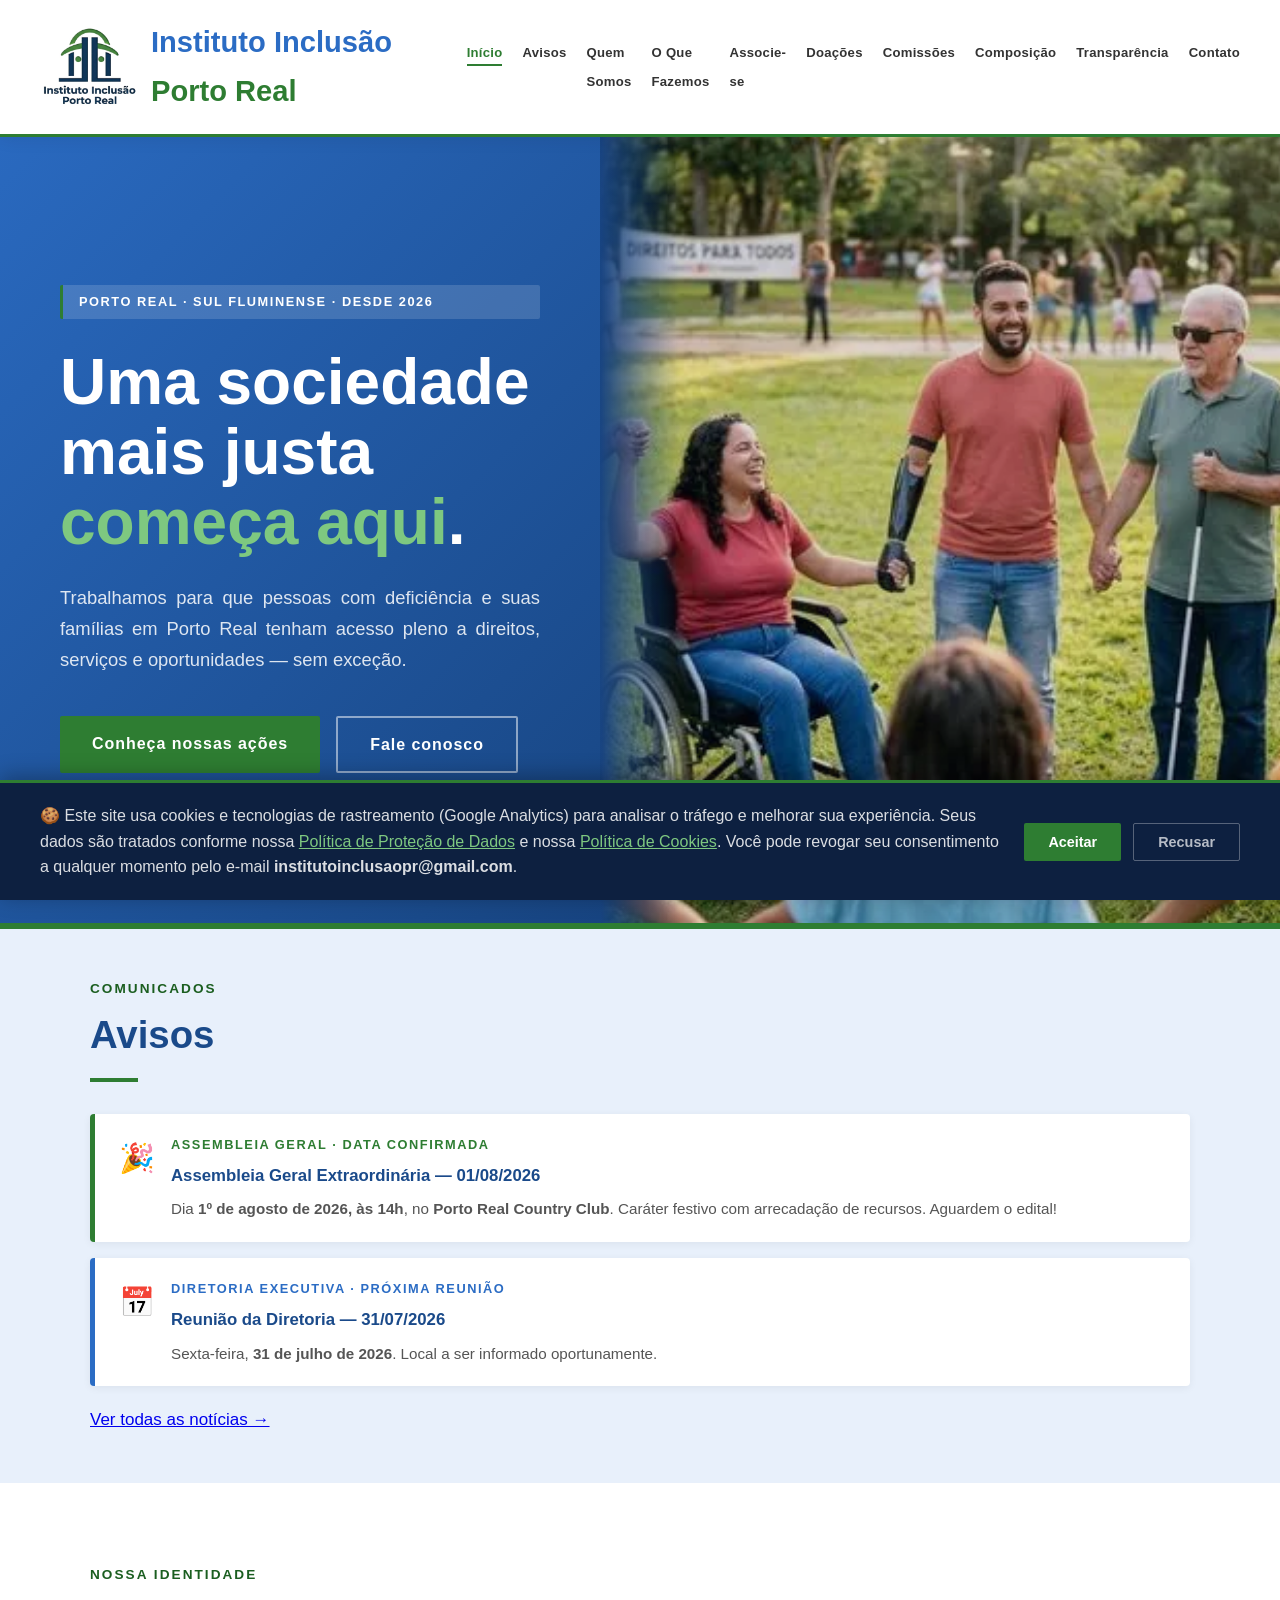
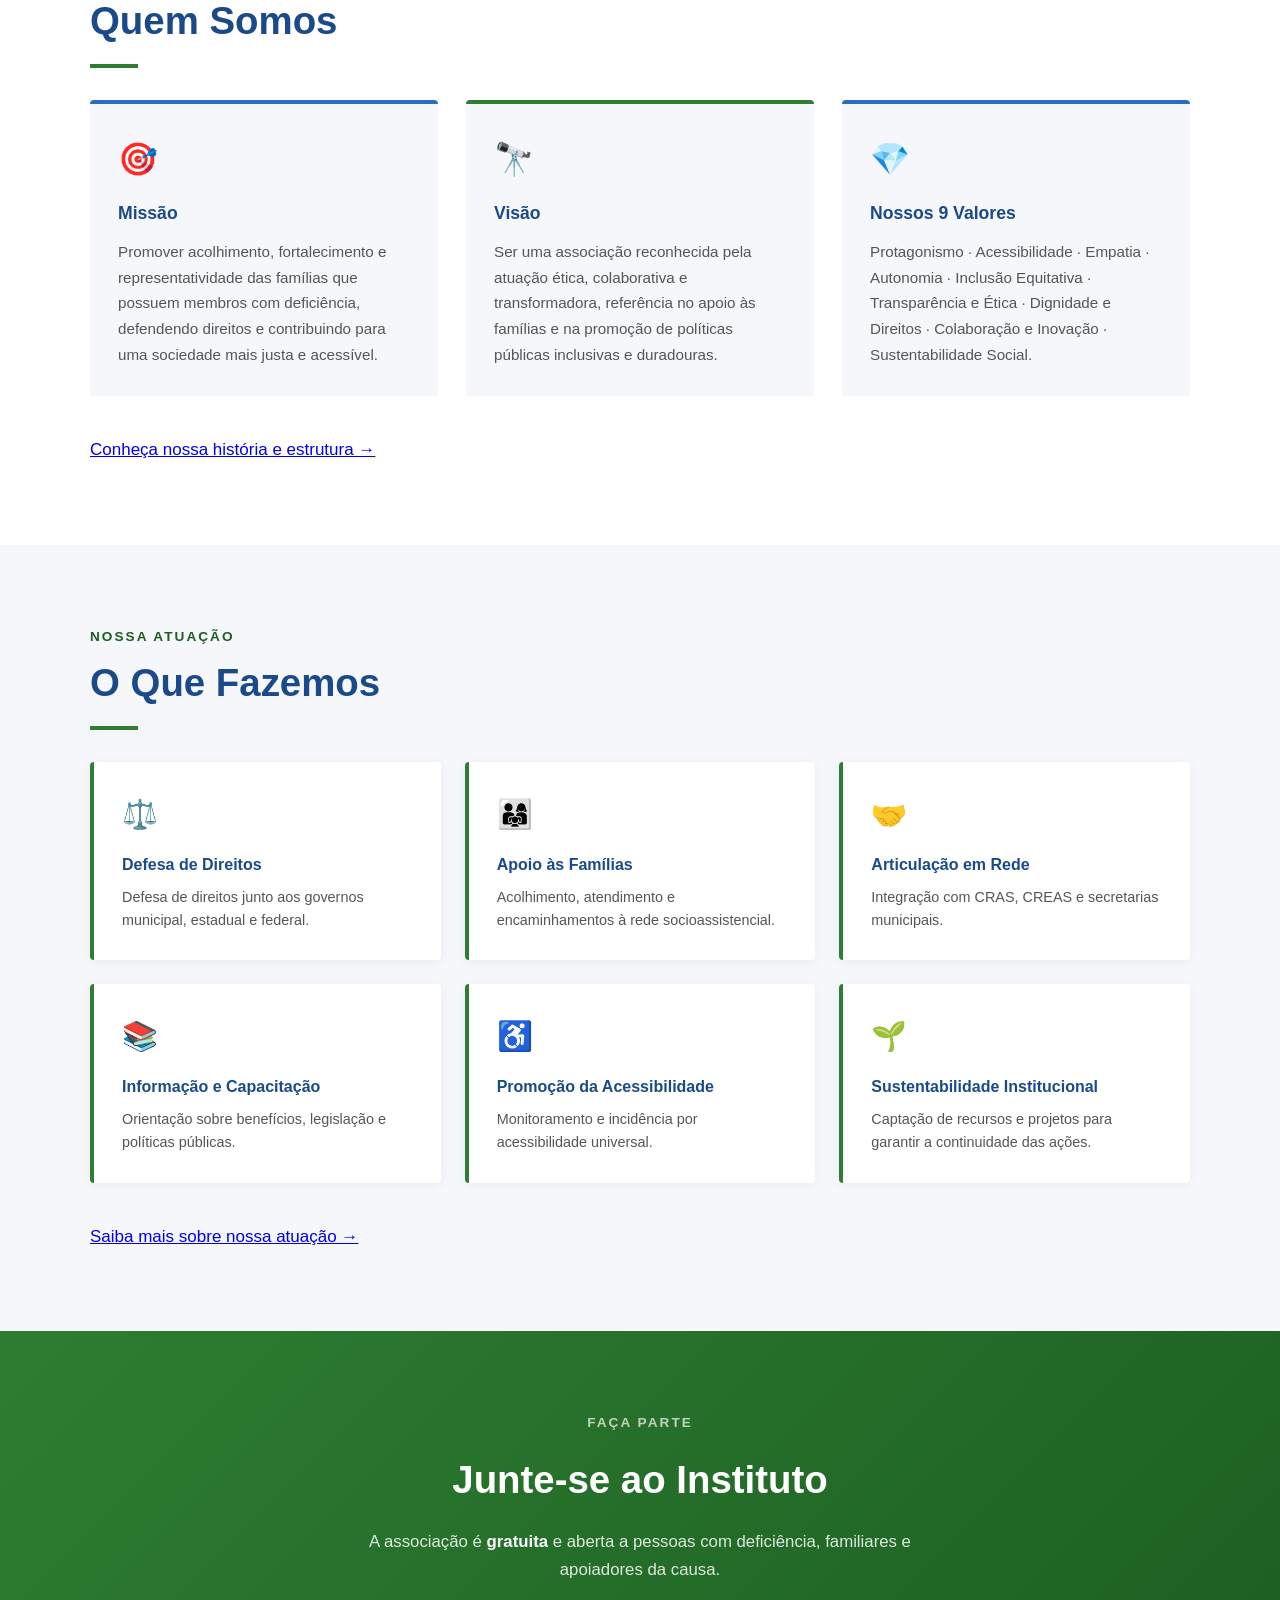
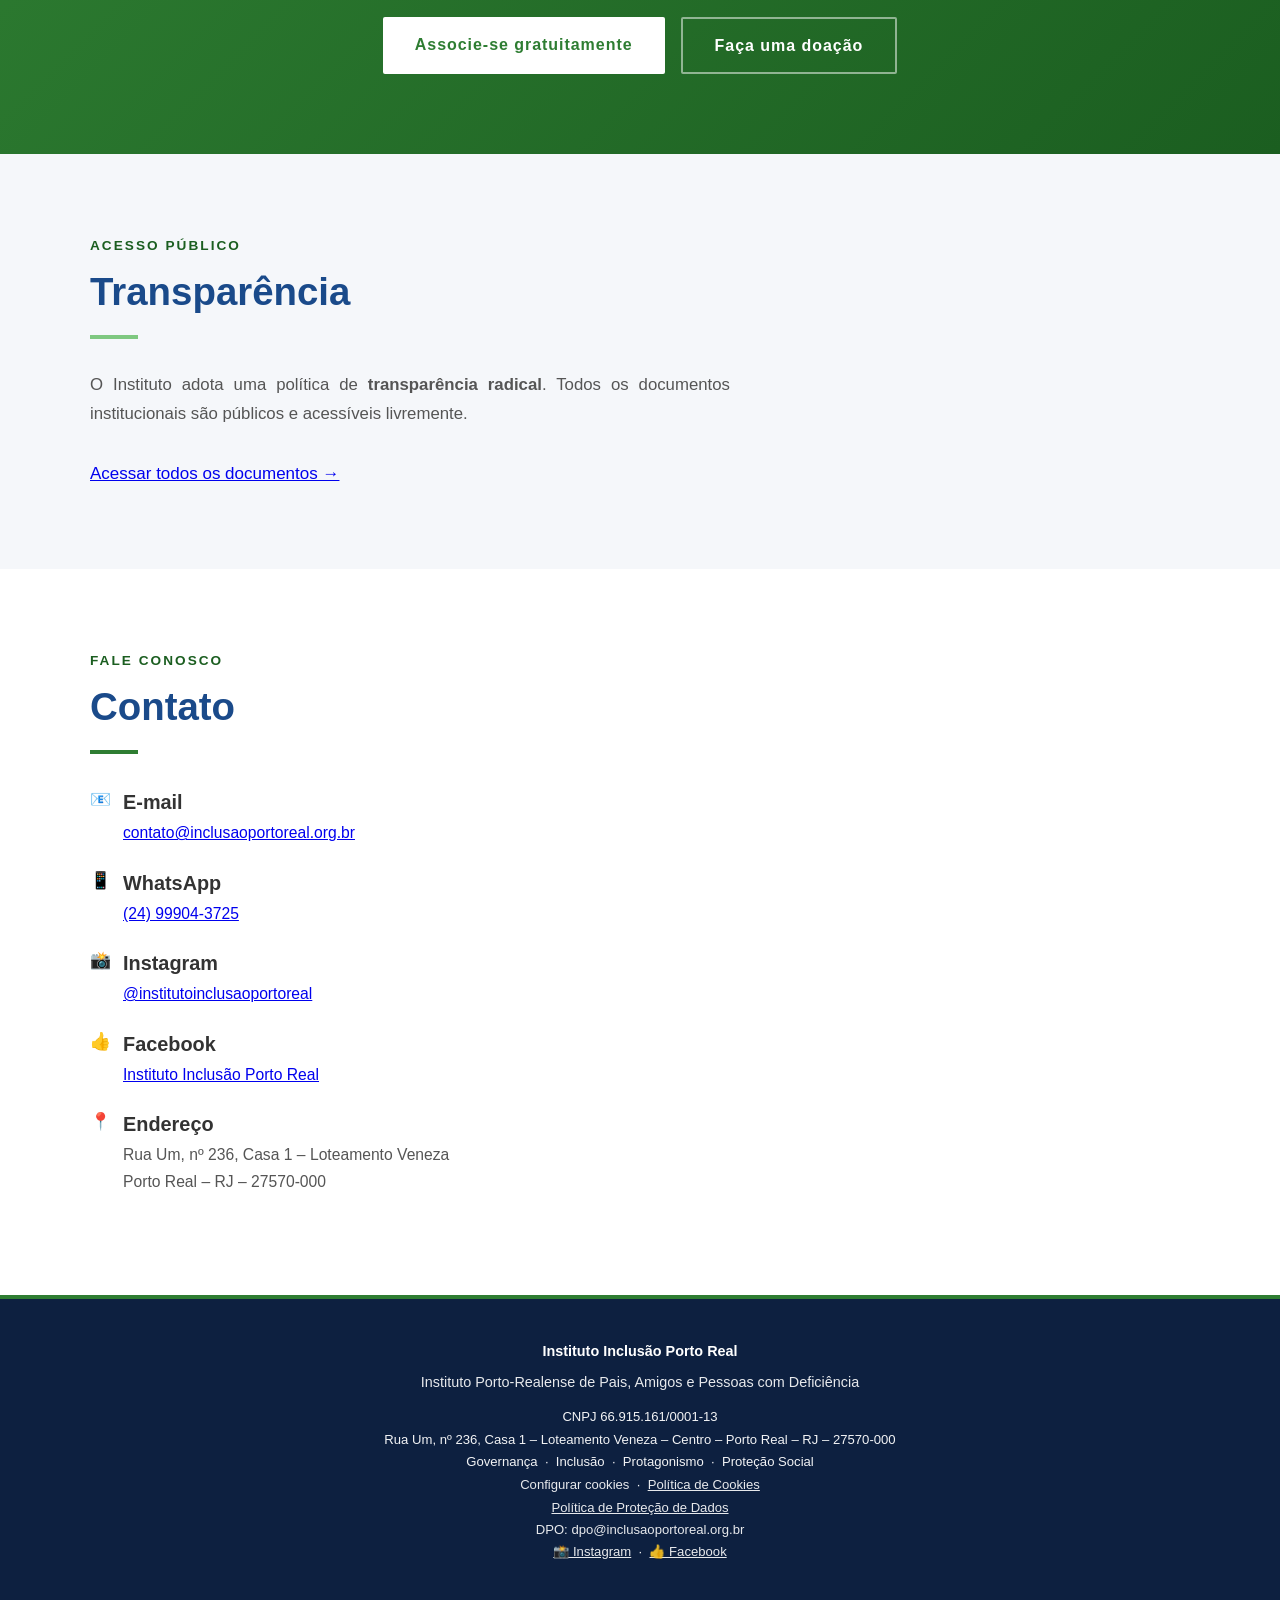
==== commit a72acf82: "Add files via upload Alteração de email do dpo, email de contato e horário da AGE" ====
--- a/index.html
+++ b/index.html
@@ -188,7 +188,7 @@
       <div>
         <div style="font-family:var(--font-titulo);font-size:0.8rem;letter-spacing:0.12em;color:var(--verde);text-transform:uppercase;font-weight:600;margin-bottom:6px;">Assembleia Geral · Data Confirmada</div>
         <p style="font-family:var(--font-titulo);font-size:1.05rem;font-weight:700;color:var(--azul-escuro);margin-bottom:6px;">Assembleia Geral Extraordinária — 01/08/2026</p>
-        <p style="font-size:0.95rem;color:var(--cinza-medio);">Dia <strong>1º de agosto de 2026, às 16h</strong>, no <strong>Porto Real Country Club</strong>. Caráter festivo com arrecadação de recursos. Aguardem o edital!</p>
+        <p style="font-size:0.95rem;color:var(--cinza-medio);">Dia <strong>1º de agosto de 2026, às 14h</strong>, no <strong>Porto Real Country Club</strong>. Caráter festivo com arrecadação de recursos. Aguardem o edital!</p>
       </div>
     </div>
     <div style="background:#fff;border-left:5px solid var(--azul);border-radius:4px;padding:20px 24px;display:flex;align-items:flex-start;gap:16px;box-shadow:0 2px 8px rgba(0,0,0,0.06);">
@@ -280,7 +280,7 @@
     <div class="secao-linha"></div>
     <div style="display:grid;grid-template-columns:1fr 1fr;gap:48px;align-items:start;">
       <div>
-        <div class="contato-linha"><div class="contato-icone">📧</div><div><h3>E-mail</h3><p><a href="mailto:institutoinclusaopr@gmail.com">institutoinclusaopr@gmail.com</a></p></div></div>
+        <div class="contato-linha"><div class="contato-icone">📧</div><div><h3>E-mail</h3><p><a href="mailto:contato@inclusaoportoreal.org.br">contato@inclusaoportoreal.org.br</a></p></div></div>
         <div class="contato-linha"><div class="contato-icone">📱</div><div><h3>WhatsApp</h3><p><a href="https://wa.me/5524999043725" target="_blank" rel="noopener">(24) 99904-3725</a></p></div></div>
         <div class="contato-linha"><div class="contato-icone">📸</div><div><h3>Instagram</h3><p><a href="https://www.instagram.com/institutoinclusaoportoreal" target="_blank" rel="noopener">@institutoinclusaoportoreal</a></p></div></div>
         <div class="contato-linha"><div class="contato-icone">👍</div><div><h3>Facebook</h3><p><a href="https://www.facebook.com/share/1BpAkDszqM/" target="_blank" rel="noopener">Instituto Inclusão Porto Real</a></p></div></div>
@@ -311,7 +311,7 @@
     CNPJ 66.915.161/0001-13<br>
     Rua Um, nº 236, Casa 1 – Loteamento Veneza – Centro – Porto Real – RJ – 27570-000<br>
     Governança &nbsp;·&nbsp; Inclusão &nbsp;·&nbsp; Protagonismo &nbsp;·&nbsp; Proteção Social<br><button onclick="configurarCookies()" style="background:none;border:none;color:rgba(255,255,255,0.95);font-size:0.82rem;cursor:pointer;padding:0;margin-top:4px;">Configurar cookies</button> &nbsp;·&nbsp; <a href="cookies.html" style="color:rgba(255,255,255,0.95);font-size:0.82rem;">Política de Cookies</a><br><a href="privacidade.html" style="color:rgba(255,255,255,0.95);font-size:0.82rem;">Política de Proteção de Dados</a><br>
-    <span style="font-size:0.82rem;">DPO: institutoinclusaopr@gmail.com</span><br>
+    <span style="font-size:0.82rem;">DPO: dpo@inclusaoportoreal.org.br</span><br>
     <a href="https://www.instagram.com/institutoinclusaoportoreal" target="_blank" rel="noopener" style="color:rgba(255,255,255,0.95);font-size:0.82rem;">📸 Instagram</a> &nbsp;·&nbsp; <a href="https://www.facebook.com/share/1BpAkDszqM/" target="_blank" rel="noopener" style="color:rgba(255,255,255,0.95);font-size:0.82rem;">👍 Facebook</a>
   </p>
 </footer>
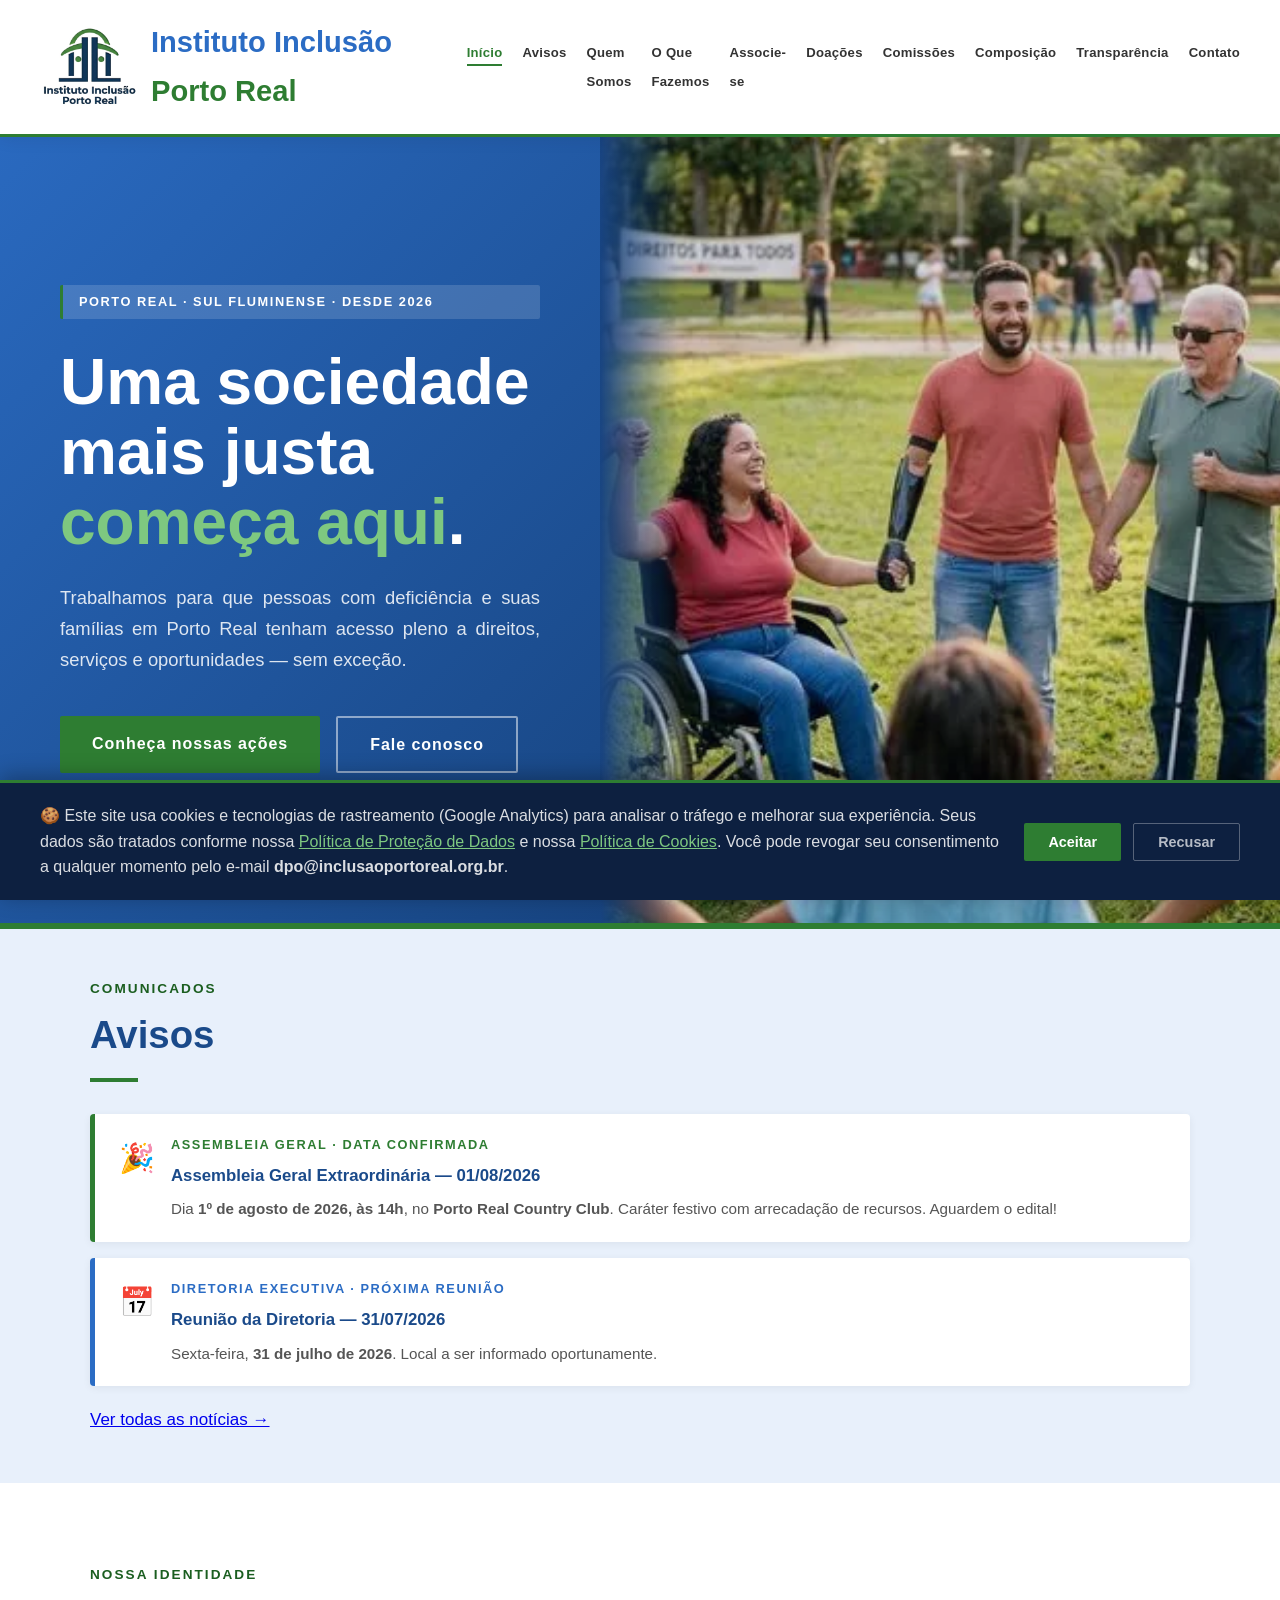
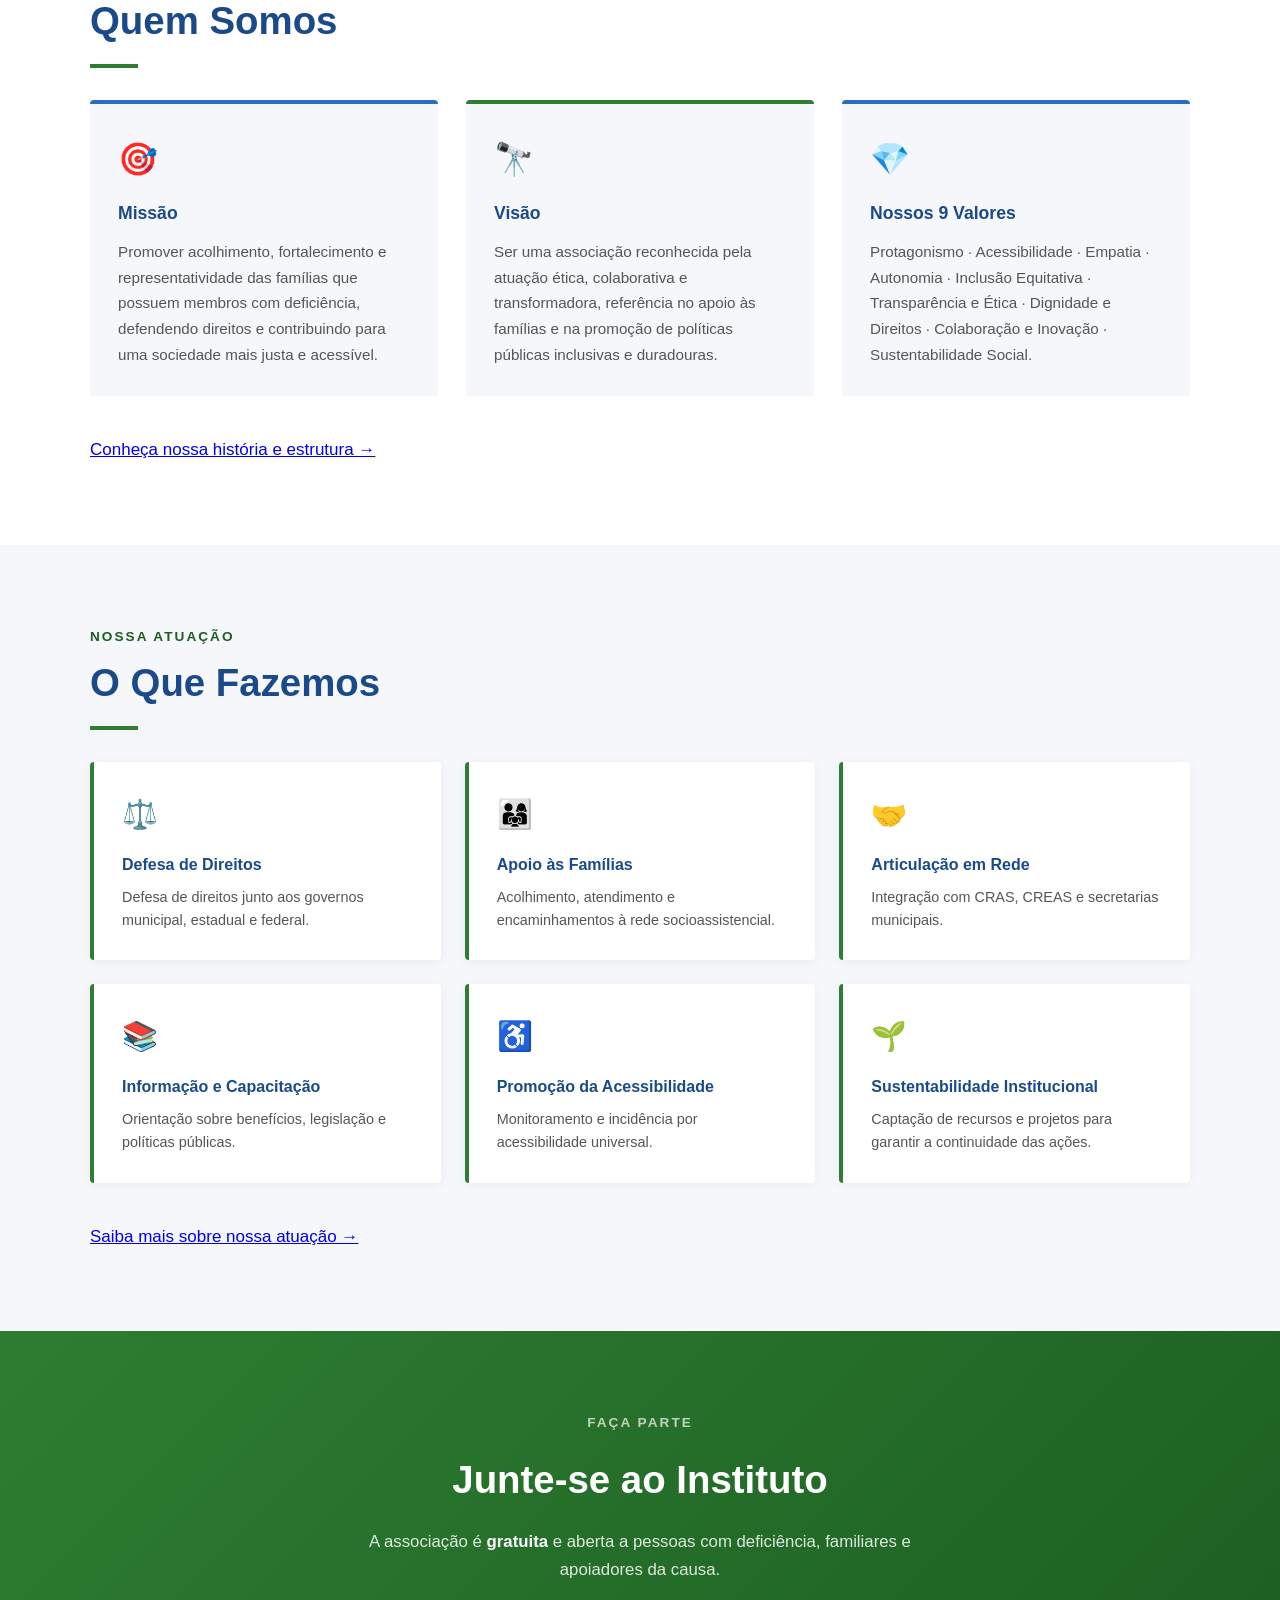
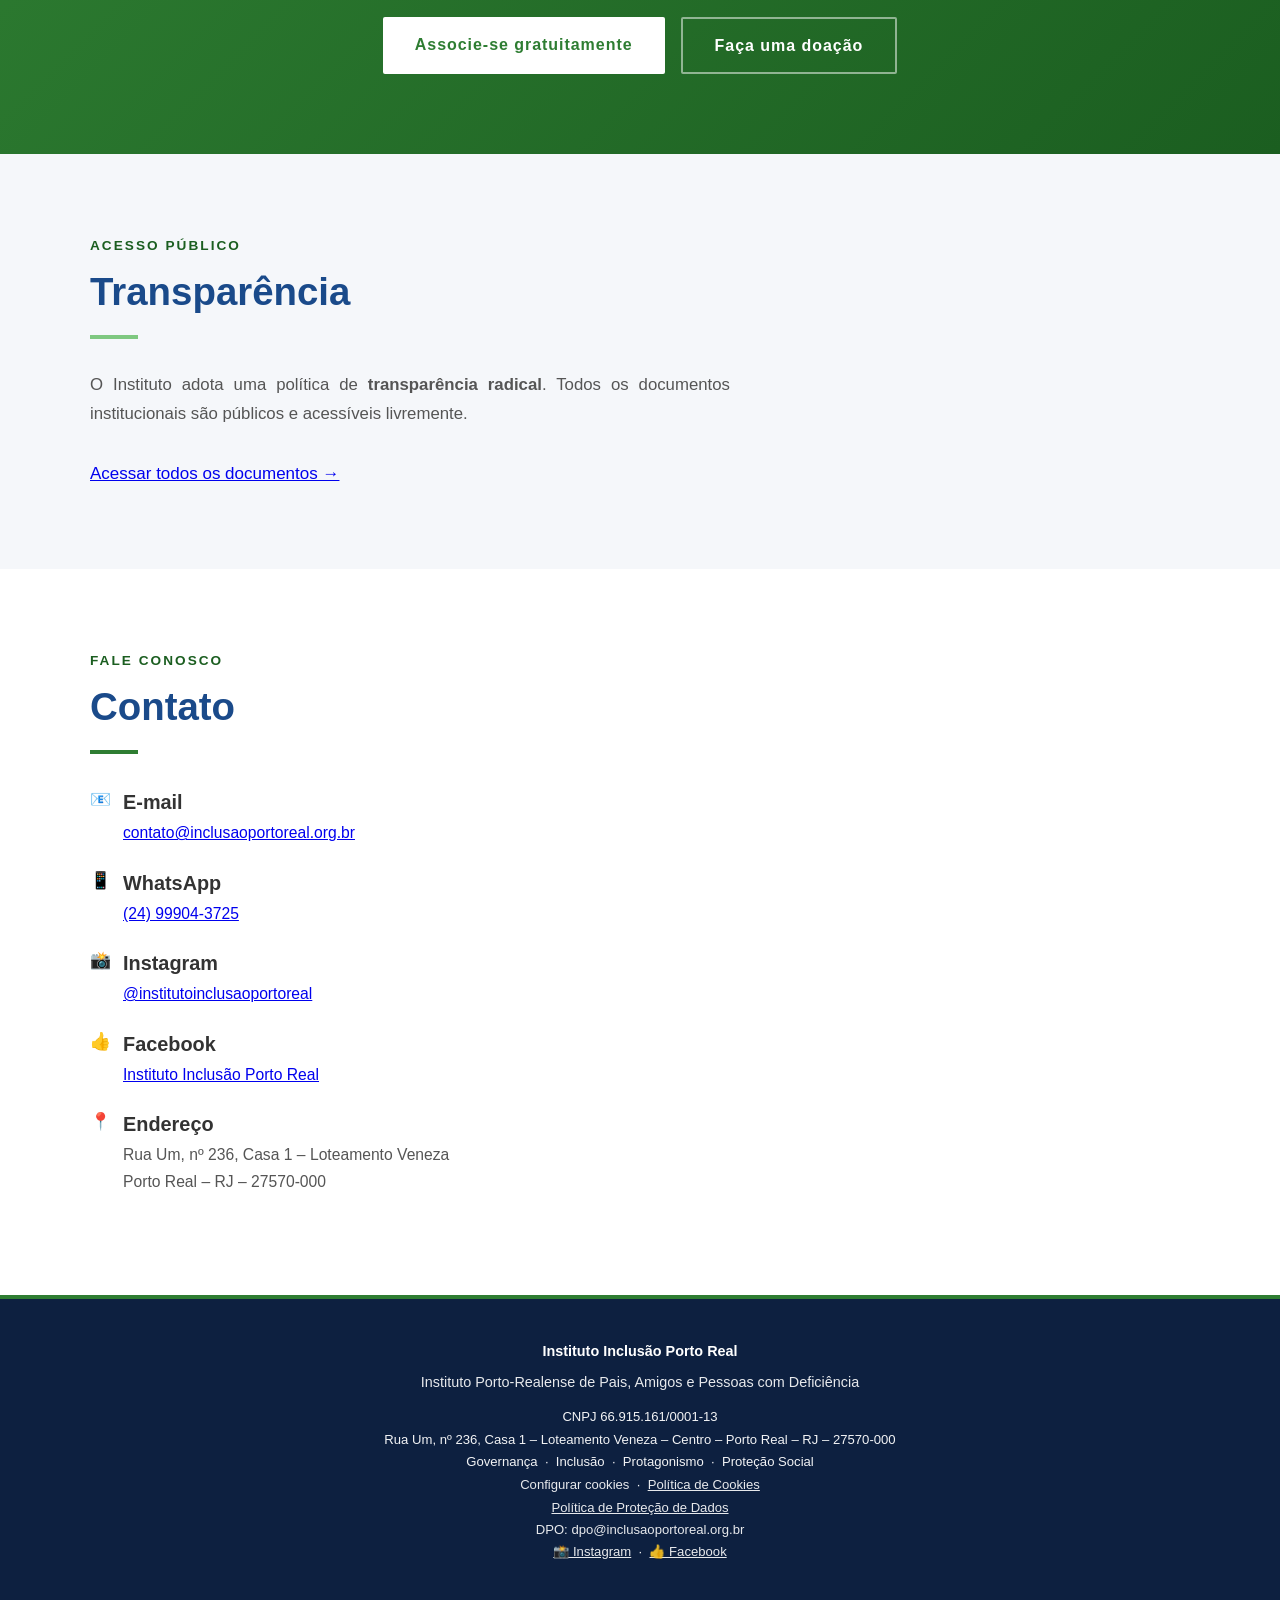
==== commit 41b69d4d: "Add files via upload atualização email dpo" ====
--- a/index.html
+++ b/index.html
@@ -297,7 +297,7 @@
     🍪 Este site usa cookies e tecnologias de rastreamento (Google Analytics) para analisar o tráfego e melhorar sua experiência.
     Seus dados são tratados conforme nossa
     <a href="privacidade.html">Política de Proteção de Dados</a> e nossa <a href="cookies.html">Política de Cookies</a>.
-    Você pode revogar seu consentimento a qualquer momento pelo e-mail <strong>institutoinclusaopr@gmail.com</strong>.
+    Você pode revogar seu consentimento a qualquer momento pelo e-mail <strong>dpo@inclusaoportoreal.org.br</strong>.
   </p>
   <div class="cookie-btns">
     <button class="btn-cookie-aceitar" onclick="aceitarCookies()">Aceitar</button>
